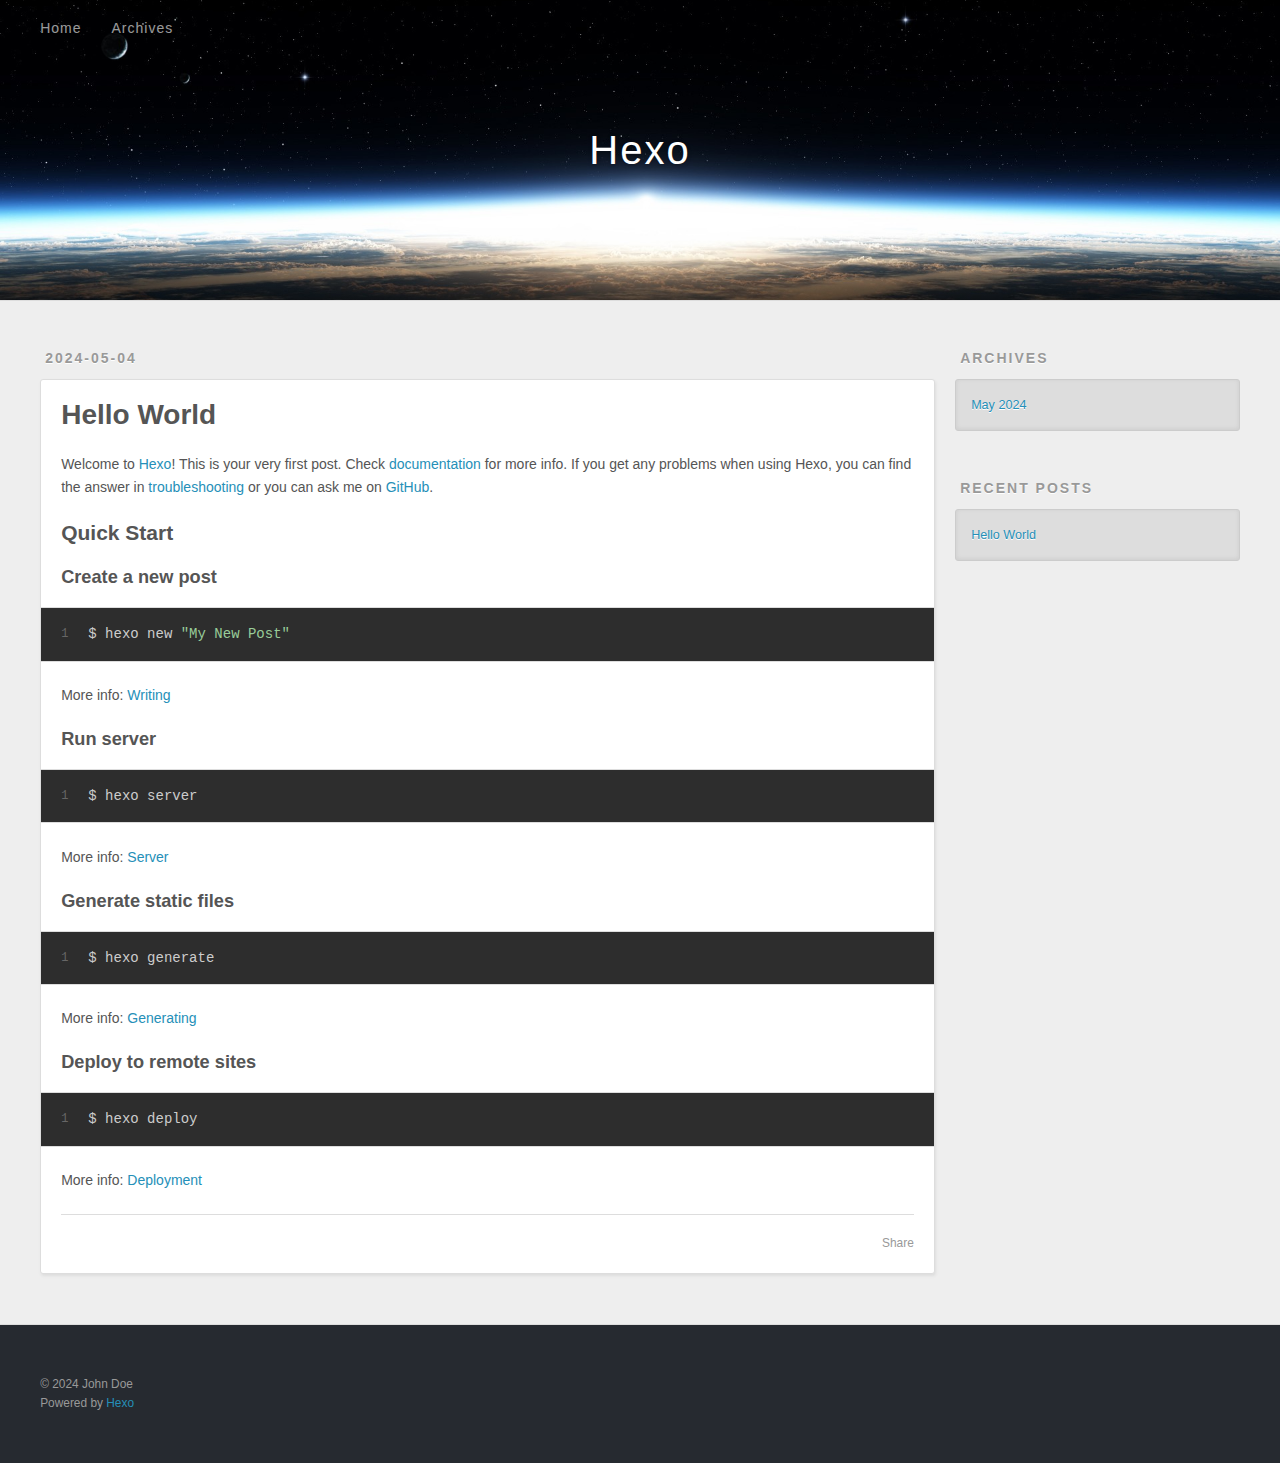
==== index.html @ d7c9dbb5 "Site updated: 2024-05-04 20:09:34" ====
<!DOCTYPE html>
<html>
<head>
  <meta charset="utf-8">
  
  
  <title>Hexo</title>
  <meta name="viewport" content="width=device-width, initial-scale=1, shrink-to-fit=no">
  <meta property="og:type" content="website">
<meta property="og:title" content="Hexo">
<meta property="og:url" content="http://example.com/index.html">
<meta property="og:site_name" content="Hexo">
<meta property="og:locale" content="en_US">
<meta property="article:author" content="John Doe">
<meta name="twitter:card" content="summary">
  
    <link rel="alternate" href="/atom.xml" title="Hexo" type="application/atom+xml">
  
  
    <link rel="shortcut icon" href="/favicon.png">
  
  
  
<link rel="stylesheet" href="/css/style.css">

  
    
<link rel="stylesheet" href="/fancybox/jquery.fancybox.min.css">

  
  
<meta name="generator" content="Hexo 7.2.0"></head>

<body>
  <div id="container">
    <div id="wrap">
      <header id="header">
  <div id="banner"></div>
  <div id="header-outer" class="outer">
    <div id="header-title" class="inner">
      <h1 id="logo-wrap">
        <a href="/" id="logo">Hexo</a>
      </h1>
      
    </div>
    <div id="header-inner" class="inner">
      <nav id="main-nav">
        <a id="main-nav-toggle" class="nav-icon"><span class="fa fa-bars"></span></a>
        
          <a class="main-nav-link" href="/">Home</a>
        
          <a class="main-nav-link" href="/archives">Archives</a>
        
      </nav>
      <nav id="sub-nav">
        
        
          <a class="nav-icon" href="/atom.xml" title="RSS Feed"><span class="fa fa-rss"></span></a>
        
        <a class="nav-icon nav-search-btn" title="Search"><span class="fa fa-search"></span></a>
      </nav>
      <div id="search-form-wrap">
        <form action="//google.com/search" method="get" accept-charset="UTF-8" class="search-form"><input type="search" name="q" class="search-form-input" placeholder="Search"><button type="submit" class="search-form-submit">&#xF002;</button><input type="hidden" name="sitesearch" value="http://example.com"></form>
      </div>
    </div>
  </div>
</header>

      <div class="outer">
        <section id="main">
  
    <article id="post-hello-world" class="h-entry article article-type-post" itemprop="blogPost" itemscope itemtype="https://schema.org/BlogPosting">
  <div class="article-meta">
    <a href="/2024/05/04/hello-world/" class="article-date">
  <time class="dt-published" datetime="2024-05-04T12:02:38.760Z" itemprop="datePublished">2024-05-04</time>
</a>
    
  </div>
  <div class="article-inner">
    
    
      <header class="article-header">
        
  
    <h1 itemprop="name">
      <a class="p-name article-title" href="/2024/05/04/hello-world/">Hello World</a>
    </h1>
  

      </header>
    
    <div class="e-content article-entry" itemprop="articleBody">
      
        <p>Welcome to <a target="_blank" rel="noopener" href="https://hexo.io/">Hexo</a>! This is your very first post. Check <a target="_blank" rel="noopener" href="https://hexo.io/docs/">documentation</a> for more info. If you get any problems when using Hexo, you can find the answer in <a target="_blank" rel="noopener" href="https://hexo.io/docs/troubleshooting.html">troubleshooting</a> or you can ask me on <a target="_blank" rel="noopener" href="https://github.com/hexojs/hexo/issues">GitHub</a>.</p>
<h2 id="Quick-Start"><a href="#Quick-Start" class="headerlink" title="Quick Start"></a>Quick Start</h2><h3 id="Create-a-new-post"><a href="#Create-a-new-post" class="headerlink" title="Create a new post"></a>Create a new post</h3><figure class="highlight bash"><table><tr><td class="gutter"><pre><span class="line">1</span><br></pre></td><td class="code"><pre><span class="line">$ hexo new <span class="string">&quot;My New Post&quot;</span></span><br></pre></td></tr></table></figure>

<p>More info: <a target="_blank" rel="noopener" href="https://hexo.io/docs/writing.html">Writing</a></p>
<h3 id="Run-server"><a href="#Run-server" class="headerlink" title="Run server"></a>Run server</h3><figure class="highlight bash"><table><tr><td class="gutter"><pre><span class="line">1</span><br></pre></td><td class="code"><pre><span class="line">$ hexo server</span><br></pre></td></tr></table></figure>

<p>More info: <a target="_blank" rel="noopener" href="https://hexo.io/docs/server.html">Server</a></p>
<h3 id="Generate-static-files"><a href="#Generate-static-files" class="headerlink" title="Generate static files"></a>Generate static files</h3><figure class="highlight bash"><table><tr><td class="gutter"><pre><span class="line">1</span><br></pre></td><td class="code"><pre><span class="line">$ hexo generate</span><br></pre></td></tr></table></figure>

<p>More info: <a target="_blank" rel="noopener" href="https://hexo.io/docs/generating.html">Generating</a></p>
<h3 id="Deploy-to-remote-sites"><a href="#Deploy-to-remote-sites" class="headerlink" title="Deploy to remote sites"></a>Deploy to remote sites</h3><figure class="highlight bash"><table><tr><td class="gutter"><pre><span class="line">1</span><br></pre></td><td class="code"><pre><span class="line">$ hexo deploy</span><br></pre></td></tr></table></figure>

<p>More info: <a target="_blank" rel="noopener" href="https://hexo.io/docs/one-command-deployment.html">Deployment</a></p>

      
    </div>
    <footer class="article-footer">
      <a data-url="http://example.com/2024/05/04/hello-world/" data-id="clvs29urs0000f4nn4siza4ei" data-title="Hello World" class="article-share-link"><span class="fa fa-share">Share</span></a>
      
      
      
    </footer>
  </div>
  
</article>



  


</section>
        
          <aside id="sidebar">
  
    

  
    

  
    
  
    
  <div class="widget-wrap">
    <h3 class="widget-title">Archives</h3>
    <div class="widget">
      <ul class="archive-list"><li class="archive-list-item"><a class="archive-list-link" href="/archives/2024/05/">May 2024</a></li></ul>
    </div>
  </div>


  
    
  <div class="widget-wrap">
    <h3 class="widget-title">Recent Posts</h3>
    <div class="widget">
      <ul>
        
          <li>
            <a href="/2024/05/04/hello-world/">Hello World</a>
          </li>
        
      </ul>
    </div>
  </div>

  
</aside>
        
      </div>
      <footer id="footer">
  
  <div class="outer">
    <div id="footer-info" class="inner">
      
      &copy; 2024 John Doe<br>
      Powered by <a href="https://hexo.io/" target="_blank">Hexo</a>
    </div>
  </div>
</footer>

    </div>
    <nav id="mobile-nav">
  
    <a href="/" class="mobile-nav-link">Home</a>
  
    <a href="/archives" class="mobile-nav-link">Archives</a>
  
</nav>
    


<script src="/js/jquery-3.6.4.min.js"></script>



  
<script src="/fancybox/jquery.fancybox.min.js"></script>




<script src="/js/script.js"></script>





  </div>
</body>
</html>
---- css/style.css ----
body {
  width: 100%;
}
body:before,
body:after {
  content: "";
  display: table;
}
body:after {
  clear: both;
}
html,
body,
div,
span,
applet,
object,
iframe,
h1,
h2,
h3,
h4,
h5,
h6,
p,
blockquote,
pre,
a,
abbr,
acronym,
address,
big,
cite,
code,
del,
dfn,
em,
img,
ins,
kbd,
q,
s,
samp,
small,
strike,
strong,
sub,
sup,
tt,
var,
dl,
dt,
dd,
ol,
ul,
li,
fieldset,
form,
label,
legend,
table,
caption,
tbody,
tfoot,
thead,
tr,
th,
td {
  margin: 0;
  padding: 0;
  border: 0;
  outline: 0;
  font-weight: inherit;
  font-style: inherit;
  font-family: inherit;
  font-size: 100%;
  vertical-align: baseline;
}
body {
  line-height: 1;
  color: #000;
  background: #fff;
}
ol,
ul {
  list-style: none;
}
table {
  border-collapse: separate;
  border-spacing: 0;
  vertical-align: middle;
}
caption,
th,
td {
  text-align: left;
  font-weight: normal;
  vertical-align: middle;
}
a img {
  border: none;
}
input,
button {
  margin: 0;
  padding: 0;
}
input::-moz-focus-inner,
button::-moz-focus-inner {
  border: 0;
  padding: 0;
}
html,
body,
#container {
  height: 100%;
}
body {
  background: #eee;
  font: 14px -apple-system, BlinkMacSystemFont, "Segoe UI", "Roboto", "Oxygen", "Ubuntu", "Cantarell", "Fira Sans", "Droid Sans", "Helvetica Neue", sans-serif;
  -webkit-text-size-adjust: 100%;
}
.outer {
  max-width: 1220px;
  margin: 0 auto;
  padding: 0 20px;
}
.outer:before,
.outer:after {
  content: "";
  display: table;
}
.outer:after {
  clear: both;
}
.inner {
  display: inline;
  float: left;
  width: 98.33333333333333%;
  margin: 0 0.833333333333333%;
}
.left,
.alignleft {
  float: left;
}
.right,
.alignright {
  float: right;
}
.clear {
  clear: both;
}
#container {
  position: relative;
}
.mobile-nav-on {
  overflow: hidden;
}
#wrap {
  height: 100%;
  width: 100%;
  position: absolute;
  top: 0;
  left: 0;
  -webkit-transition: 0.2s ease-out;
  -moz-transition: 0.2s ease-out;
  -ms-transition: 0.2s ease-out;
  transition: 0.2s ease-out;
  z-index: 1;
  background: #eee;
}
.mobile-nav-on #wrap {
  left: 280px;
}
@media screen and (min-width: 768px) {
  #main {
    display: inline;
    float: left;
    width: 73.33333333333333%;
    margin: 0 0.833333333333333%;
  }
}
.article-date,
.article-category-link,
.archive-year,
.widget-title {
  text-decoration: none;
  text-transform: uppercase;
  letter-spacing: 2px;
  color: #999;
  margin-bottom: 1em;
  margin-left: 5px;
  line-height: 1em;
  text-shadow: 0 1px #fff;
  font-weight: bold;
}
.article-inner,
.archive-article-inner {
  background: #fff;
  -webkit-box-shadow: 1px 2px 3px #ddd;
  box-shadow: 1px 2px 3px #ddd;
  border: 1px solid #ddd;
  border-radius: 3px;
}
.article-entry h1,
.widget h1 {
  font-size: 2em;
}
.article-entry h2,
.widget h2 {
  font-size: 1.5em;
}
.article-entry h3,
.widget h3 {
  font-size: 1.3em;
}
.article-entry h4,
.widget h4 {
  font-size: 1.2em;
}
.article-entry h5,
.widget h5 {
  font-size: 1em;
}
.article-entry h6,
.widget h6 {
  font-size: 1em;
  color: #999;
}
.article-entry hr,
.widget hr {
  border: 1px dashed #ddd;
}
.article-entry strong,
.widget strong {
  font-weight: bold;
}
.article-entry em,
.widget em,
.article-entry cite,
.widget cite {
  font-style: italic;
}
.article-entry sup,
.widget sup,
.article-entry sub,
.widget sub {
  font-size: 0.75em;
  line-height: 0;
  position: relative;
  vertical-align: baseline;
}
.article-entry sup,
.widget sup {
  top: -0.5em;
}
.article-entry sub,
.widget sub {
  bottom: -0.2em;
}
.article-entry small,
.widget small {
  font-size: 0.85em;
}
.article-entry acronym,
.widget acronym,
.article-entry abbr,
.widget abbr {
  border-bottom: 1px dotted;
}
.article-entry ul,
.widget ul,
.article-entry ol,
.widget ol,
.article-entry dl,
.widget dl {
  margin: 0 20px;
  line-height: 1.6em;
}
.article-entry ul ul,
.widget ul ul,
.article-entry ol ul,
.widget ol ul,
.article-entry ul ol,
.widget ul ol,
.article-entry ol ol,
.widget ol ol {
  margin-top: 0;
  margin-bottom: 0;
}
.article-entry ul,
.widget ul {
  list-style: disc;
}
.article-entry ol,
.widget ol {
  list-style: decimal;
}
.article-entry dt,
.widget dt {
  font-weight: bold;
}
#header {
  height: 300px;
  position: relative;
  border-bottom: 1px solid #ddd;
}
#header:before,
#header:after {
  content: "";
  position: absolute;
  left: 0;
  right: 0;
  height: 40px;
}
#header:before {
  top: 0;
  background: -webkit-linear-gradient(rgba(0,0,0,0.2), transparent);
  background: -moz-linear-gradient(rgba(0,0,0,0.2), transparent);
  background: -ms-linear-gradient(rgba(0,0,0,0.2), transparent);
  background: linear-gradient(rgba(0,0,0,0.2), transparent);
}
#header:after {
  bottom: 0;
  background: -webkit-linear-gradient(transparent, rgba(0,0,0,0.2));
  background: -moz-linear-gradient(transparent, rgba(0,0,0,0.2));
  background: -ms-linear-gradient(transparent, rgba(0,0,0,0.2));
  background: linear-gradient(transparent, rgba(0,0,0,0.2));
}
#header-outer {
  height: 100%;
  position: relative;
}
#header-inner {
  position: relative;
  overflow: hidden;
}
#banner {
  position: absolute;
  top: 0;
  left: 0;
  width: 100%;
  height: 100%;
  background: url("images/banner.jpg") center #000;
  background-size: cover;
  z-index: -1;
}
#header-title {
  text-align: center;
  height: 40px;
  position: absolute;
  top: 50%;
  left: 0;
  margin-top: -20px;
}
#logo,
#subtitle {
  text-decoration: none;
  color: #fff;
  font-weight: 300;
  text-shadow: 0 1px 4px rgba(0,0,0,0.3);
}
#logo {
  font-size: 40px;
  line-height: 40px;
  letter-spacing: 2px;
}
#subtitle {
  font-size: 16px;
  line-height: 16px;
  letter-spacing: 1px;
}
#subtitle-wrap {
  margin-top: 16px;
}
#main-nav {
  float: left;
  margin-left: -15px;
}
.nav-icon,
.main-nav-link {
  float: left;
  color: #fff;
  opacity: 0.6;
  text-decoration: none;
  text-shadow: 0 1px rgba(0,0,0,0.2);
  -webkit-transition: opacity 0.2s;
  -moz-transition: opacity 0.2s;
  -ms-transition: opacity 0.2s;
  transition: opacity 0.2s;
  display: block;
  padding: 20px 15px;
}
.nav-icon:hover,
.main-nav-link:hover {
  opacity: 1;
}
.nav-icon {
  text-align: center;
  font-size: 14px;
  width: 14px;
  height: 14px;
  padding: 20px 15px;
  position: relative;
  cursor: pointer;
}
.main-nav-link {
  font-weight: 300;
  letter-spacing: 1px;
}
@media screen and (max-width: 479px) {
  .main-nav-link {
    display: none;
  }
}
#main-nav-toggle {
  display: none;
}
@media screen and (max-width: 479px) {
  #main-nav-toggle {
    display: block;
  }
}
#sub-nav {
  float: right;
  margin-right: -15px;
}
#search-form-wrap {
  position: absolute;
  top: 15px;
  width: 150px;
  height: 30px;
  right: -150px;
  opacity: 0;
  -webkit-transition: 0.2s ease-out;
  -moz-transition: 0.2s ease-out;
  -ms-transition: 0.2s ease-out;
  transition: 0.2s ease-out;
}
#search-form-wrap.on {
  opacity: 1;
  right: 0;
}
@media screen and (max-width: 479px) {
  #search-form-wrap {
    width: 100%;
    right: -100%;
  }
}
.search-form {
  position: absolute;
  top: 0;
  left: 0;
  right: 0;
  background: #fff;
  padding: 5px 15px;
  border-radius: 15px;
  -webkit-box-shadow: 0 0 10px rgba(0,0,0,0.3);
  box-shadow: 0 0 10px rgba(0,0,0,0.3);
}
.search-form-input {
  border: none;
  background: none;
  color: #555;
  width: 100%;
  font: 13px -apple-system, BlinkMacSystemFont, "Segoe UI", "Roboto", "Oxygen", "Ubuntu", "Cantarell", "Fira Sans", "Droid Sans", "Helvetica Neue", sans-serif;
  outline: none;
}
.search-form-input::-webkit-search-results-decoration,
.search-form-input::-webkit-search-cancel-button {
  -webkit-appearance: none;
}
.search-form-submit {
  position: absolute;
  top: 50%;
  right: 10px;
  margin-top: -7px;
  font: 13px ForkAwesome;
  border: none;
  background: none;
  color: #bbb;
  cursor: pointer;
}
.search-form-submit:hover,
.search-form-submit:focus {
  color: #777;
}
.article {
  margin: 50px 0;
}
.article-inner {
  overflow: hidden;
}
.article-meta:before,
.article-meta:after {
  content: "";
  display: table;
}
.article-meta:after {
  clear: both;
}
.article-date {
  float: left;
}
.article-category {
  float: left;
  line-height: 1em;
  color: #ccc;
  text-shadow: 0 1px #fff;
  margin-left: 8px;
}
.article-category:before {
  content: "\2022";
}
.article-category-link {
  margin: 0 12px 1em;
}
.article-header {
  padding: 20px 20px 0;
}
.article-title {
  text-decoration: none;
  font-size: 2em;
  font-weight: bold;
  color: #555;
  line-height: 1.1em;
  -webkit-transition: color 0.2s;
  -moz-transition: color 0.2s;
  -ms-transition: color 0.2s;
  transition: color 0.2s;
}
a.article-title:hover {
  color: #258fb8;
}
.article-entry {
  color: #555;
  padding: 0 20px;
}
.article-entry:before,
.article-entry:after {
  content: "";
  display: table;
}
.article-entry:after {
  clear: both;
}
.article-entry p,
.article-entry table {
  line-height: 1.6em;
  margin: 1.6em 0;
}
.article-entry h1,
.article-entry h2,
.article-entry h3,
.article-entry h4,
.article-entry h5,
.article-entry h6 {
  font-weight: bold;
}
.article-entry h1,
.article-entry h2,
.article-entry h3,
.article-entry h4,
.article-entry h5,
.article-entry h6 {
  line-height: 1.1em;
  margin: 1.1em 0;
}
.article-entry a {
  color: #258fb8;
  text-decoration: none;
}
.article-entry a:hover {
  text-decoration: underline;
}
.article-entry ul,
.article-entry ol,
.article-entry dl {
  margin-top: 1.6em;
  margin-bottom: 1.6em;
}
.article-entry img,
.article-entry video {
  max-width: 100%;
  height: auto;
  display: block;
  margin: auto;
}
.article-entry iframe {
  border: none;
}
.article-entry table {
  width: 100%;
  border-collapse: collapse;
  border-spacing: 0;
}
.article-entry th {
  font-weight: bold;
  border-bottom: 3px solid #ddd;
  padding-bottom: 0.5em;
}
.article-entry td {
  border-bottom: 1px solid #ddd;
  padding: 10px 0;
}
.article-entry blockquote {
  font-family: Georgia, "Times New Roman", serif;
  margin: 1.6em 20px;
  text-align: center;
}
.article-entry blockquote footer {
  font-size: 14px;
  margin: 1.6em 0;
  font-family: -apple-system, BlinkMacSystemFont, "Segoe UI", "Roboto", "Oxygen", "Ubuntu", "Cantarell", "Fira Sans", "Droid Sans", "Helvetica Neue", sans-serif;
}
.article-entry blockquote footer cite:before {
  content: "—";
  padding: 0 0.5em;
}
.article-entry .pullquote {
  text-align: left;
  width: 45%;
  margin: 0;
}
.article-entry .pullquote.left {
  margin-left: 0.5em;
  margin-right: 1em;
}
.article-entry .pullquote.right {
  margin-right: 0.5em;
  margin-left: 1em;
}
.article-entry .caption {
  color: #999;
  display: block;
  font-size: 0.9em;
  margin-top: 0.5em;
  position: relative;
  text-align: center;
}
.article-entry .video-container {
  position: relative;
  padding-top: 56.25%;
  height: 0;
  overflow: hidden;
}
.article-entry .video-container iframe,
.article-entry .video-container object,
.article-entry .video-container embed {
  position: absolute;
  top: 0;
  left: 0;
  width: 100%;
  height: 100%;
  margin-top: 0;
}
.article-more-link a {
  display: inline-block;
  line-height: 1em;
  padding: 6px 15px;
  border-radius: 15px;
  background: #eee;
  color: #999;
  text-shadow: 0 1px #fff;
  text-decoration: none;
}
.article-more-link a:hover {
  background: #258fb8;
  color: #fff;
  text-decoration: none;
  text-shadow: 0 1px #1e7293;
}
.article-footer {
  font-size: 0.85em;
  line-height: 1.6em;
  border-top: 1px solid #ddd;
  padding-top: 1.6em;
  margin: 0 20px 20px;
}
.article-footer:before,
.article-footer:after {
  content: "";
  display: table;
}
.article-footer:after {
  clear: both;
}
.article-footer a {
  color: #999;
  text-decoration: none;
}
.article-footer a:hover {
  color: #555;
}
.article-tag-list-item {
  float: left;
  margin-right: 10px;
}
.article-tag-list-link:before {
  content: "#";
}
.article-comment-link {
  float: right;
}
.article-comment-link:before {
  padding-right: 8px;
}
.article-share-link {
  cursor: pointer;
  float: right;
  margin-left: 20px;
}
.article-share-link:before {
  padding-right: 6px;
}
#article-nav {
  position: relative;
}
#article-nav:before,
#article-nav:after {
  content: "";
  display: table;
}
#article-nav:after {
  clear: both;
}
@media screen and (min-width: 768px) {
  #article-nav {
    margin: 50px 0;
  }
  #article-nav:before {
    width: 8px;
    height: 8px;
    position: absolute;
    top: 50%;
    left: 50%;
    margin-top: -4px;
    margin-left: -4px;
    content: "";
    border-radius: 50%;
    background: #ddd;
    -webkit-box-shadow: 0 1px 2px #fff;
    box-shadow: 0 1px 2px #fff;
  }
}
.article-nav-link-wrap {
  text-decoration: none;
  text-shadow: 0 1px #fff;
  color: #999;
  -webkit-box-sizing: border-box;
  -moz-box-sizing: border-box;
  box-sizing: border-box;
  margin-top: 50px;
  text-align: center;
  display: block;
}
.article-nav-link-wrap:hover {
  color: #555;
}
@media screen and (min-width: 768px) {
  .article-nav-link-wrap {
    width: 50%;
    margin-top: 0;
  }
}
@media screen and (min-width: 768px) {
  #article-nav-newer {
    float: left;
    text-align: right;
    padding-right: 20px;
  }
}
@media screen and (min-width: 768px) {
  #article-nav-older {
    float: right;
    text-align: left;
    padding-left: 20px;
  }
}
.article-nav-caption {
  text-transform: uppercase;
  letter-spacing: 2px;
  color: #ddd;
  line-height: 1em;
  font-weight: bold;
}
#article-nav-newer .article-nav-caption {
  margin-right: -2px;
}
.article-nav-title {
  font-size: 0.85em;
  line-height: 1.6em;
  margin-top: 0.5em;
}
.article-share-box {
  position: absolute;
  display: none;
  background: #fff;
  -webkit-box-shadow: 1px 2px 10px rgba(0,0,0,0.2);
  box-shadow: 1px 2px 10px rgba(0,0,0,0.2);
  border-radius: 3px;
  margin-left: -145px;
  overflow: hidden;
  z-index: 1;
}
.article-share-box.on {
  display: block;
}
.article-share-input {
  width: 100%;
  background: none;
  -webkit-box-sizing: border-box;
  -moz-box-sizing: border-box;
  box-sizing: border-box;
  font: 14px -apple-system, BlinkMacSystemFont, "Segoe UI", "Roboto", "Oxygen", "Ubuntu", "Cantarell", "Fira Sans", "Droid Sans", "Helvetica Neue", sans-serif;
  padding: 0 15px;
  color: #555;
  outline: none;
  border: 1px solid #ddd;
  border-radius: 3px 3px 0 0;
  height: 36px;
  line-height: 36px;
}
.article-share-links {
  background: #eee;
}
.article-share-links:before,
.article-share-links:after {
  content: "";
  display: table;
}
.article-share-links:after {
  clear: both;
}
.article-share-twitter,
.article-share-facebook,
.article-share-pinterest,
.article-share-linkedin {
  width: 50px;
  height: 36px;
  display: block;
  float: left;
  position: relative;
  color: #999;
  text-shadow: 0 1px #fff;
}
.article-share-twitter:before,
.article-share-facebook:before,
.article-share-pinterest:before,
.article-share-linkedin:before {
  font-size: 20px;
  width: 20px;
  height: 20px;
  position: absolute;
  top: 50%;
  left: 50%;
  margin-top: -10px;
  margin-left: -10px;
  text-align: center;
}
.article-share-twitter:hover,
.article-share-facebook:hover,
.article-share-pinterest:hover,
.article-share-linkedin:hover {
  color: #fff;
}
.article-share-twitter:hover {
  background: #00aced;
  text-shadow: 0 1px #008abe;
}
.article-share-facebook:hover {
  background: #3b5998;
  text-shadow: 0 1px #2f477a;
}
.article-share-pinterest:hover {
  background: #cb2027;
  text-shadow: 0 1px #a21a1f;
}
.article-share-linkedin:hover {
  background: #0077b5;
  text-shadow: 0 1px #005f91;
}
.article-gallery {
  background: #000;
  position: relative;
}
.article-gallery-photos {
  position: relative;
  overflow: hidden;
}
.article-gallery-img {
  display: none;
  max-width: 100%;
}
.article-gallery-img:first-child {
  display: block;
}
.article-gallery-img.loaded {
  position: absolute;
  display: block;
}
.article-gallery-img img {
  display: block;
  max-width: 100%;
  margin: 0 auto;
}
#comments {
  background: #fff;
  -webkit-box-shadow: 1px 2px 3px #ddd;
  box-shadow: 1px 2px 3px #ddd;
  padding: 20px;
  border: 1px solid #ddd;
  border-radius: 3px;
  margin: 50px 0;
}
#comments a {
  color: #258fb8;
}
.archives-wrap {
  margin: 50px 0;
}
.archives:before,
.archives:after {
  content: "";
  display: table;
}
.archives:after {
  clear: both;
}
.archive-year-wrap {
  margin-bottom: 1em;
}
.archives {
  -webkit-column-gap: 10px;
  -moz-column-gap: 10px;
  column-gap: 10px;
}
@media screen and (min-width: 480px) and (max-width: 767px) {
  .archives {
    -webkit-column-count: 2;
    -moz-column-count: 2;
    column-count: 2;
  }
}
@media screen and (min-width: 768px) {
  .archives {
    -webkit-column-count: 3;
    -moz-column-count: 3;
    column-count: 3;
  }
}
.archive-article {
  -webkit-column-break-inside: avoid;
  page-break-inside: avoid;
  overflow: hidden;
  break-inside: avoid-column;
}
.archive-article-inner {
  padding: 10px;
  margin-bottom: 15px;
}
.archive-article-title {
  text-decoration: none;
  font-weight: bold;
  color: #555;
  -webkit-transition: color 0.2s;
  -moz-transition: color 0.2s;
  -ms-transition: color 0.2s;
  transition: color 0.2s;
  line-height: 1.6em;
}
.archive-article-title:hover {
  color: #258fb8;
}
.archive-article-footer {
  margin-top: 1em;
}
.archive-article-date {
  color: #999;
  text-decoration: none;
  font-size: 0.85em;
  line-height: 1em;
  margin-bottom: 0.5em;
  display: block;
}
#page-nav {
  margin: 50px auto;
  background: #fff;
  -webkit-box-shadow: 1px 2px 3px #ddd;
  box-shadow: 1px 2px 3px #ddd;
  border: 1px solid #ddd;
  border-radius: 3px;
  text-align: center;
  color: #999;
  overflow: hidden;
}
#page-nav:before,
#page-nav:after {
  content: "";
  display: table;
}
#page-nav:after {
  clear: both;
}
#page-nav a,
#page-nav span {
  padding: 10px 20px;
  line-height: 1;
  height: 2ex;
}
#page-nav a {
  color: #999;
  text-decoration: none;
}
#page-nav a:hover {
  background: #999;
  color: #fff;
}
#page-nav .prev {
  float: left;
}
#page-nav .next {
  float: right;
}
#page-nav .page-number {
  display: inline-block;
}
@media screen and (max-width: 479px) {
  #page-nav .page-number {
    display: none;
  }
}
#page-nav .current {
  color: #555;
  font-weight: bold;
}
#page-nav .space {
  color: #ddd;
}
#footer {
  background: #262a30;
  padding: 50px 0;
  border-top: 1px solid #ddd;
  color: #999;
}
#footer a {
  color: #258fb8;
  text-decoration: none;
}
#footer a:hover {
  text-decoration: underline;
}
#footer-info {
  line-height: 1.6em;
  font-size: 0.85em;
}
.article-entry pre,
.article-entry .highlight {
  background: #2d2d2d;
  margin: 0 -20px;
  padding: 15px 20px;
  border-style: solid;
  border-color: #ddd;
  border-width: 1px 0;
  overflow: auto;
  color: #ccc;
  line-height: 22.400000000000002px;
}
.article-entry .highlight .gutter pre,
.article-entry .gist .gist-file .gist-data .line-numbers {
  color: #666;
  font-size: 0.85em;
}
.article-entry pre,
.article-entry code {
  font-family: "Source Code Pro", Consolas, Monaco, Menlo, Consolas, monospace;
}
.article-entry code {
  background: #eee;
  text-shadow: 0 1px #fff;
  padding: 0 0.3em;
}
.article-entry pre code {
  background: none;
  text-shadow: none;
  padding: 0;
}
.article-entry .highlight pre {
  border: none;
  margin: 0;
  padding: 0;
}
.article-entry .highlight table {
  margin: 0;
  width: auto;
}
.article-entry .highlight td {
  border: none;
  padding: 0;
}
.article-entry .highlight figcaption {
  font-size: 0.85em;
  color: #999;
  line-height: 1em;
  margin-bottom: 1em;
}
.article-entry .highlight figcaption:before,
.article-entry .highlight figcaption:after {
  content: "";
  display: table;
}
.article-entry .highlight figcaption:after {
  clear: both;
}
.article-entry .highlight figcaption a {
  float: right;
}
.article-entry .highlight .gutter {
  -moz-user-select: none;
  -ms-user-select: none;
  -webkit-user-select: none;
  -webkit-user-select: none;
  -moz-user-select: none;
  -ms-user-select: none;
  user-select: none;
}
.article-entry .highlight .gutter pre {
  text-align: right;
  padding-right: 20px;
}
.article-entry .highlight .line {
  height: 22.400000000000002px;
}
.article-entry .highlight .line.marked {
  background: #515151;
}
.article-entry .gist {
  margin: 0 -20px;
  border-style: solid;
  border-color: #ddd;
  border-width: 1px 0;
  background: #2d2d2d;
  padding: 15px 20px 15px 0;
}
.article-entry .gist .gist-file {
  border: none;
  font-family: "Source Code Pro", Consolas, Monaco, Menlo, Consolas, monospace;
  margin: 0;
}
.article-entry .gist .gist-file .gist-data {
  background: none;
  border: none;
}
.article-entry .gist .gist-file .gist-data .line-numbers {
  background: none;
  border: none;
  padding: 0 20px 0 0;
}
.article-entry .gist .gist-file .gist-data .line-data {
  padding: 0 !important;
}
.article-entry .gist .gist-file .highlight {
  margin: 0;
  padding: 0;
  border: none;
}
.article-entry .gist .gist-file .gist-meta {
  background: #2d2d2d;
  color: #999;
  font: 0.85em -apple-system, BlinkMacSystemFont, "Segoe UI", "Roboto", "Oxygen", "Ubuntu", "Cantarell", "Fira Sans", "Droid Sans", "Helvetica Neue", sans-serif;
  text-shadow: 0 0;
  padding: 0;
  margin-top: 1em;
  margin-left: 20px;
}
.article-entry .gist .gist-file .gist-meta a {
  color: #258fb8;
  font-weight: normal;
}
.article-entry .gist .gist-file .gist-meta a:hover {
  text-decoration: underline;
}
pre .comment,
pre .title {
  color: #999;
}
pre .variable,
pre .attribute,
pre .tag,
pre .regexp,
pre .ruby .constant,
pre .xml .tag .title,
pre .xml .pi,
pre .xml .doctype,
pre .html .doctype,
pre .css .id,
pre .css .class,
pre .css .pseudo {
  color: #f2777a;
}
pre .number,
pre .preprocessor,
pre .built_in,
pre .literal,
pre .params,
pre .constant {
  color: #f99157;
}
pre .class,
pre .ruby .class .title,
pre .css .rules .attribute {
  color: #9c9;
}
pre .string,
pre .value,
pre .inheritance,
pre .header,
pre .ruby .symbol,
pre .xml .cdata {
  color: #9c9;
}
pre .css .hexcolor {
  color: #6cc;
}
pre .function,
pre .python .decorator,
pre .python .title,
pre .ruby .function .title,
pre .ruby .title .keyword,
pre .perl .sub,
pre .javascript .title,
pre .coffeescript .title {
  color: #69c;
}
pre .keyword,
pre .javascript .function {
  color: #c9c;
}
@media screen and (max-width: 479px) {
  #mobile-nav {
    position: absolute;
    top: 0;
    left: 0;
    width: 280px;
    height: 100%;
    background: #191919;
    border-right: 1px solid #fff;
  }
}
@media screen and (max-width: 479px) {
  .mobile-nav-link {
    display: block;
    color: #999;
    text-decoration: none;
    padding: 15px 20px;
    font-weight: bold;
  }
  .mobile-nav-link:hover {
    color: #fff;
  }
}
@media screen and (min-width: 768px) {
  #sidebar {
    display: inline;
    float: left;
    width: 23.333333333333332%;
    margin: 0 0.833333333333333%;
  }
}
.widget-wrap {
  margin: 50px 0;
}
.widget {
  color: #777;
  text-shadow: 0 1px #fff;
  background: #ddd;
  -webkit-box-shadow: 0 -1px 4px #ccc inset;
  box-shadow: 0 -1px 4px #ccc inset;
  border: 1px solid #ccc;
  padding: 15px;
  border-radius: 3px;
}
.widget a {
  color: #258fb8;
  text-decoration: none;
}
.widget a:hover {
  text-decoration: underline;
}
.widget ul ul,
.widget ol ul,
.widget dl ul,
.widget ul ol,
.widget ol ol,
.widget dl ol,
.widget ul dl,
.widget ol dl,
.widget dl dl {
  margin-left: 15px;
  list-style: disc;
}
.widget {
  line-height: 1.6em;
  word-wrap: break-word;
  font-size: 0.9em;
}
.widget ul,
.widget ol {
  list-style: none;
  margin: 0;
}
.widget ul ul,
.widget ol ul,
.widget ul ol,
.widget ol ol {
  margin: 0 20px;
}
.widget ul ul,
.widget ol ul {
  list-style: disc;
}
.widget ul ol,
.widget ol ol {
  list-style: decimal;
}
.category-list-count,
.tag-list-count,
.archive-list-count {
  padding-left: 5px;
  color: #999;
  font-size: 0.85em;
}
.category-list-count:before,
.tag-list-count:before,
.archive-list-count:before {
  content: "(";
}
.category-list-count:after,
.tag-list-count:after,
.archive-list-count:after {
  content: ")";
}
.tagcloud a {
  margin-right: 5px;
  display: inline-block;
}
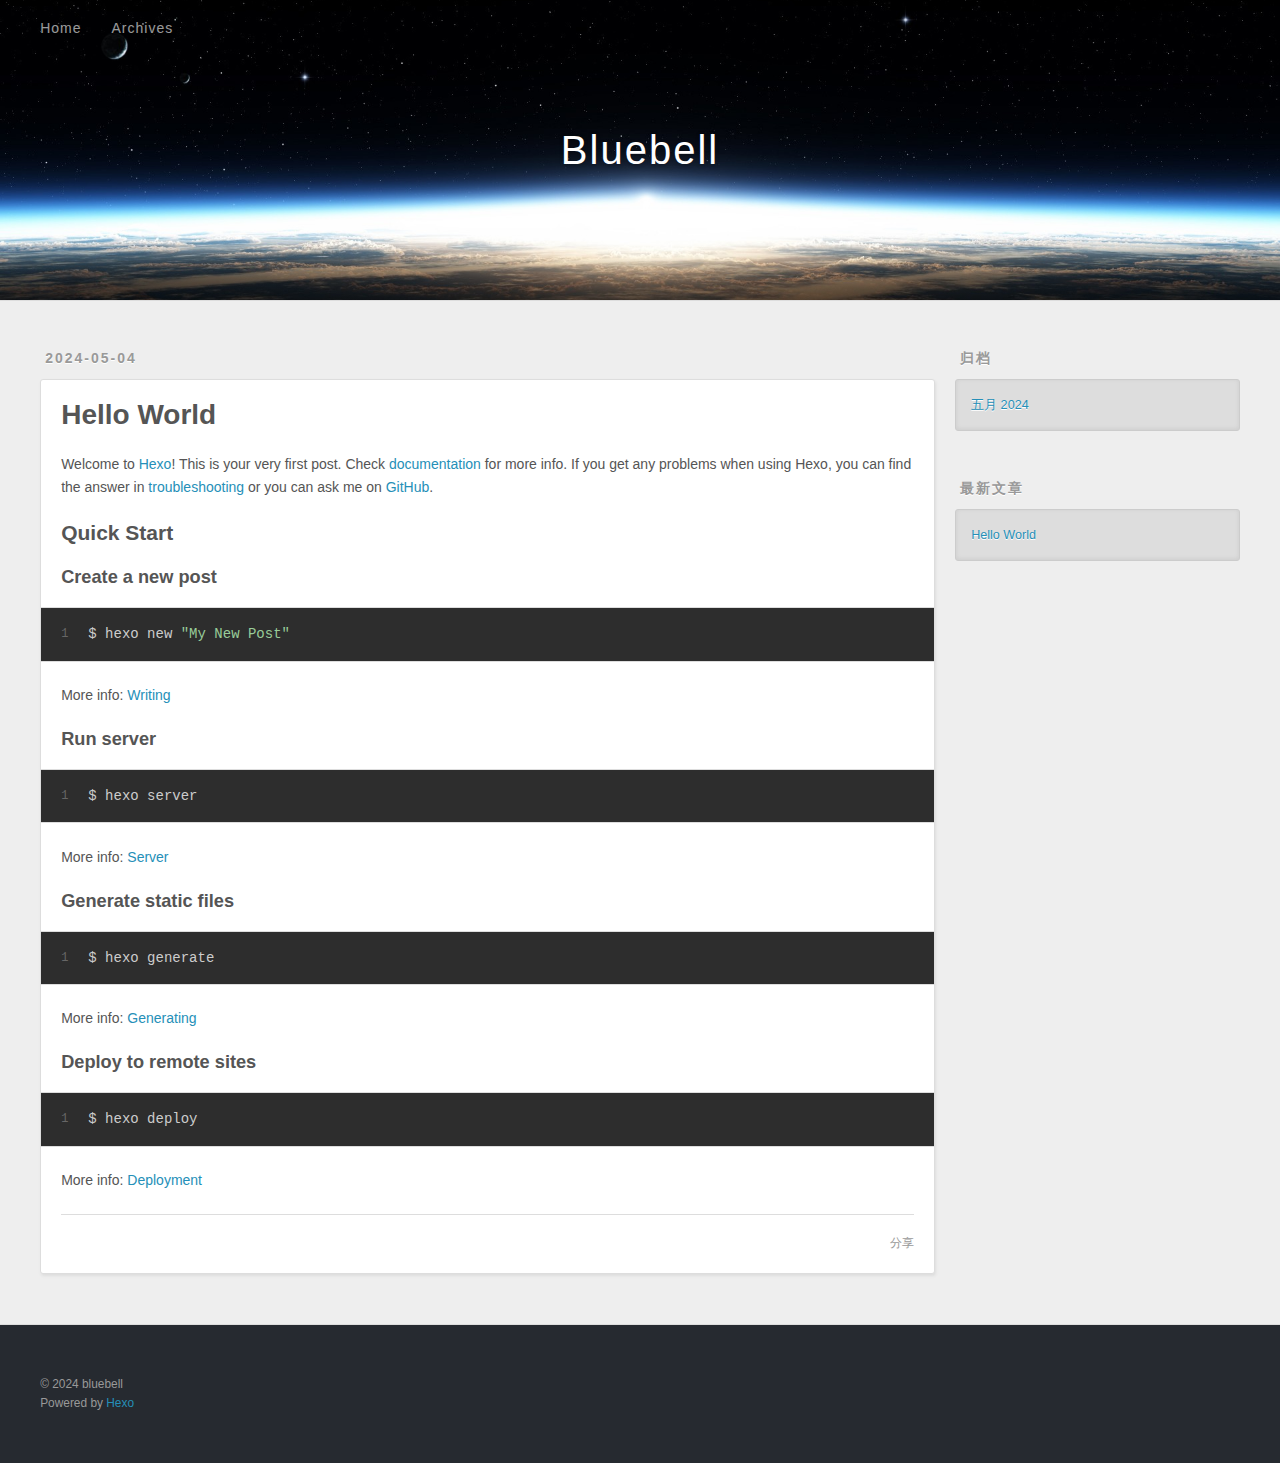
==== commit c66cf55a: "Site updated: 2024-05-04 20:58:59" ====
--- a/index.html
+++ b/index.html
@@ -4,17 +4,19 @@
   <meta charset="utf-8">
   
   
-  <title>Hexo</title>
+  <title>Bluebell</title>
   <meta name="viewport" content="width=device-width, initial-scale=1, shrink-to-fit=no">
-  <meta property="og:type" content="website">
-<meta property="og:title" content="Hexo">
+  <meta name="description" content="疾风知劲草">
+<meta property="og:type" content="website">
+<meta property="og:title" content="Bluebell">
 <meta property="og:url" content="http://example.com/index.html">
-<meta property="og:site_name" content="Hexo">
-<meta property="og:locale" content="en_US">
-<meta property="article:author" content="John Doe">
+<meta property="og:site_name" content="Bluebell">
+<meta property="og:description" content="疾风知劲草">
+<meta property="og:locale" content="zh_CN">
+<meta property="article:author" content="bluebell">
 <meta name="twitter:card" content="summary">
   
-    <link rel="alternate" href="/atom.xml" title="Hexo" type="application/atom+xml">
+    <link rel="alternate" href="/atom.xml" title="Bluebell" type="application/atom+xml">
   
   
     <link rel="shortcut icon" href="/favicon.png">
@@ -39,7 +41,7 @@
   <div id="header-outer" class="outer">
     <div id="header-title" class="inner">
       <h1 id="logo-wrap">
-        <a href="/" id="logo">Hexo</a>
+        <a href="/" id="logo">Bluebell</a>
       </h1>
       
     </div>
@@ -55,12 +57,12 @@
       <nav id="sub-nav">
         
         
-          <a class="nav-icon" href="/atom.xml" title="RSS Feed"><span class="fa fa-rss"></span></a>
-        
-        <a class="nav-icon nav-search-btn" title="Search"><span class="fa fa-search"></span></a>
+          <a class="nav-icon" href="/atom.xml" title="RSS 订阅"><span class="fa fa-rss"></span></a>
+        
+        <a class="nav-icon nav-search-btn" title="搜索"><span class="fa fa-search"></span></a>
       </nav>
       <div id="search-form-wrap">
-        <form action="//google.com/search" method="get" accept-charset="UTF-8" class="search-form"><input type="search" name="q" class="search-form-input" placeholder="Search"><button type="submit" class="search-form-submit">&#xF002;</button><input type="hidden" name="sitesearch" value="http://example.com"></form>
+        <form action="//google.com/search" method="get" accept-charset="UTF-8" class="search-form"><input type="search" name="q" class="search-form-input" placeholder="搜索"><button type="submit" class="search-form-submit">&#xF002;</button><input type="hidden" name="sitesearch" value="http://example.com"></form>
       </div>
     </div>
   </div>
@@ -108,7 +110,7 @@
       
     </div>
     <footer class="article-footer">
-      <a data-url="http://example.com/2024/05/04/hello-world/" data-id="clvs29urs0000f4nn4siza4ei" data-title="Hello World" class="article-share-link"><span class="fa fa-share">Share</span></a>
+      <a data-url="http://example.com/2024/05/04/hello-world/" data-id="clvs41d6300003knn7dqu0ezf" data-title="Hello World" class="article-share-link"><span class="fa fa-share">分享</span></a>
       
       
       
@@ -136,9 +138,9 @@
   
     
   <div class="widget-wrap">
-    <h3 class="widget-title">Archives</h3>
+    <h3 class="widget-title">归档</h3>
     <div class="widget">
-      <ul class="archive-list"><li class="archive-list-item"><a class="archive-list-link" href="/archives/2024/05/">May 2024</a></li></ul>
+      <ul class="archive-list"><li class="archive-list-item"><a class="archive-list-link" href="/archives/2024/05/">五月 2024</a></li></ul>
     </div>
   </div>
 
@@ -146,7 +148,7 @@
   
     
   <div class="widget-wrap">
-    <h3 class="widget-title">Recent Posts</h3>
+    <h3 class="widget-title">最新文章</h3>
     <div class="widget">
       <ul>
         
@@ -167,7 +169,7 @@
   <div class="outer">
     <div id="footer-info" class="inner">
       
-      &copy; 2024 John Doe<br>
+      &copy; 2024 bluebell<br>
       Powered by <a href="https://hexo.io/" target="_blank">Hexo</a>
     </div>
   </div>
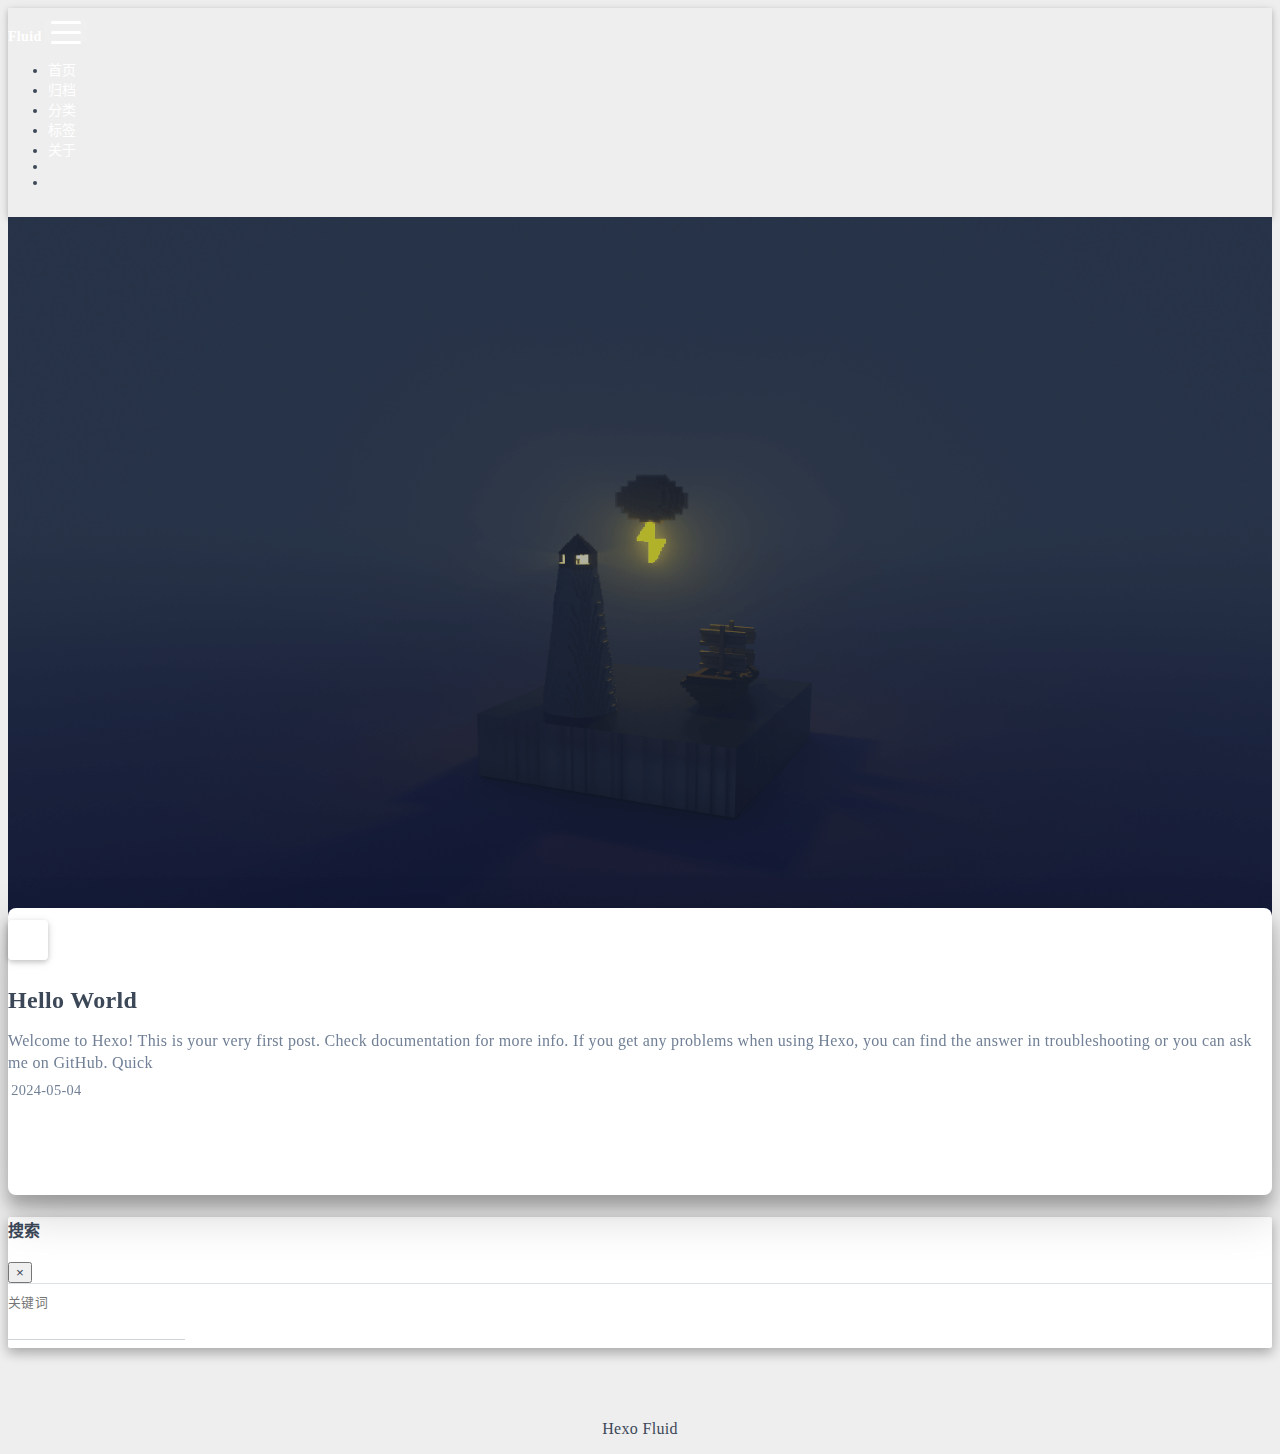
==== commit da8ea07f: "Site updated: 2024-05-04 21:04:56" ====
--- a/index.html
+++ b/index.html
@@ -1,12 +1,22 @@
+
+
 <!DOCTYPE html>
-<html>
+<html lang="zh-CN" data-default-color-scheme=auto>
+
+
+
 <head>
-  <meta charset="utf-8">
-  
-  
-  <title>Bluebell</title>
-  <meta name="viewport" content="width=device-width, initial-scale=1, shrink-to-fit=no">
-  <meta name="description" content="疾风知劲草">
+  <meta charset="UTF-8">
+  <link rel="apple-touch-icon" sizes="76x76" href="/img/fluid.png">
+  <link rel="icon" href="/img/fluid.png">
+  <meta name="viewport" content="width=device-width, initial-scale=1.0, maximum-scale=5.0, shrink-to-fit=no">
+  <meta http-equiv="x-ua-compatible" content="ie=edge">
+  
+  <meta name="theme-color" content="#2f4154">
+  <meta name="author" content="bluebell">
+  <meta name="keywords" content="">
+  
+    <meta name="description" content="疾风知劲草">
 <meta property="og:type" content="website">
 <meta property="og:title" content="Bluebell">
 <meta property="og:url" content="http://example.com/index.html">
@@ -14,194 +24,353 @@
 <meta property="og:description" content="疾风知劲草">
 <meta property="og:locale" content="zh_CN">
 <meta property="article:author" content="bluebell">
-<meta name="twitter:card" content="summary">
-  
-    <link rel="alternate" href="/atom.xml" title="Bluebell" type="application/atom+xml">
-  
-  
-    <link rel="shortcut icon" href="/favicon.png">
-  
-  
-  
-<link rel="stylesheet" href="/css/style.css">
-
-  
-    
-<link rel="stylesheet" href="/fancybox/jquery.fancybox.min.css">
-
-  
+<meta name="twitter:card" content="summary_large_image">
+  
+  
+  
+  <title>Bluebell</title>
+
+  <link  rel="stylesheet" href="https://lib.baomitu.com/twitter-bootstrap/4.6.1/css/bootstrap.min.css" />
+
+
+
+
+
+<!-- 主题依赖的图标库，不要自行修改 -->
+<!-- Do not modify the link that theme dependent icons -->
+
+<link rel="stylesheet" href="//at.alicdn.com/t/font_1749284_hj8rtnfg7um.css">
+
+
+
+<link rel="stylesheet" href="//at.alicdn.com/t/font_1736178_lbnruvf0jn.css">
+
+
+<link  rel="stylesheet" href="/css/main.css" />
+
+
+  <link id="highlight-css" rel="stylesheet" href="/css/highlight.css" />
+  
+    <link id="highlight-css-dark" rel="stylesheet" href="/css/highlight-dark.css" />
+  
+
+
+
+
+  <script id="fluid-configs">
+    var Fluid = window.Fluid || {};
+    Fluid.ctx = Object.assign({}, Fluid.ctx)
+    var CONFIG = {"hostname":"example.com","root":"/","version":"1.9.7","typing":{"enable":true,"typeSpeed":70,"cursorChar":"_","loop":false,"scope":[]},"anchorjs":{"enable":true,"element":"h1,h2,h3,h4,h5,h6","placement":"left","visible":"hover","icon":""},"progressbar":{"enable":true,"height_px":3,"color":"#29d","options":{"showSpinner":false,"trickleSpeed":100}},"code_language":{"enable":true,"default":"TEXT"},"copy_btn":true,"image_caption":{"enable":true},"image_zoom":{"enable":true,"img_url_replace":["",""]},"toc":{"enable":true,"placement":"right","headingSelector":"h1,h2,h3,h4,h5,h6","collapseDepth":0},"lazyload":{"enable":true,"loading_img":"/img/loading.gif","onlypost":false,"offset_factor":2},"web_analytics":{"enable":false,"follow_dnt":true,"baidu":null,"google":{"measurement_id":null},"tencent":{"sid":null,"cid":null},"woyaola":null,"cnzz":null,"leancloud":{"app_id":null,"app_key":null,"server_url":null,"path":"window.location.pathname","ignore_local":false}},"search_path":"/local-search.xml","include_content_in_search":true};
+
+    if (CONFIG.web_analytics.follow_dnt) {
+      var dntVal = navigator.doNotTrack || window.doNotTrack || navigator.msDoNotTrack;
+      Fluid.ctx.dnt = dntVal && (dntVal.startsWith('1') || dntVal.startsWith('yes') || dntVal.startsWith('on'));
+    }
+  </script>
+  <script  src="/js/utils.js" ></script>
+  <script  src="/js/color-schema.js" ></script>
+  
+
+
   
 <meta name="generator" content="Hexo 7.2.0"></head>
 
+
 <body>
-  <div id="container">
-    <div id="wrap">
-      <header id="header">
-  <div id="banner"></div>
-  <div id="header-outer" class="outer">
-    <div id="header-title" class="inner">
-      <h1 id="logo-wrap">
-        <a href="/" id="logo">Bluebell</a>
-      </h1>
-      
-    </div>
-    <div id="header-inner" class="inner">
-      <nav id="main-nav">
-        <a id="main-nav-toggle" class="nav-icon"><span class="fa fa-bars"></span></a>
-        
-          <a class="main-nav-link" href="/">Home</a>
-        
-          <a class="main-nav-link" href="/archives">Archives</a>
-        
-      </nav>
-      <nav id="sub-nav">
-        
-        
-          <a class="nav-icon" href="/atom.xml" title="RSS 订阅"><span class="fa fa-rss"></span></a>
-        
-        <a class="nav-icon nav-search-btn" title="搜索"><span class="fa fa-search"></span></a>
-      </nav>
-      <div id="search-form-wrap">
-        <form action="//google.com/search" method="get" accept-charset="UTF-8" class="search-form"><input type="search" name="q" class="search-form-input" placeholder="搜索"><button type="submit" class="search-form-submit">&#xF002;</button><input type="hidden" name="sitesearch" value="http://example.com"></form>
-      </div>
-    </div>
-  </div>
-</header>
-
-      <div class="outer">
-        <section id="main">
-  
-    <article id="post-hello-world" class="h-entry article article-type-post" itemprop="blogPost" itemscope itemtype="https://schema.org/BlogPosting">
-  <div class="article-meta">
-    <a href="/2024/05/04/hello-world/" class="article-date">
-  <time class="dt-published" datetime="2024-05-04T12:02:38.760Z" itemprop="datePublished">2024-05-04</time>
-</a>
-    
-  </div>
-  <div class="article-inner">
-    
-    
-      <header class="article-header">
-        
-  
-    <h1 itemprop="name">
-      <a class="p-name article-title" href="/2024/05/04/hello-world/">Hello World</a>
-    </h1>
-  
-
-      </header>
-    
-    <div class="e-content article-entry" itemprop="articleBody">
-      
-        <p>Welcome to <a target="_blank" rel="noopener" href="https://hexo.io/">Hexo</a>! This is your very first post. Check <a target="_blank" rel="noopener" href="https://hexo.io/docs/">documentation</a> for more info. If you get any problems when using Hexo, you can find the answer in <a target="_blank" rel="noopener" href="https://hexo.io/docs/troubleshooting.html">troubleshooting</a> or you can ask me on <a target="_blank" rel="noopener" href="https://github.com/hexojs/hexo/issues">GitHub</a>.</p>
-<h2 id="Quick-Start"><a href="#Quick-Start" class="headerlink" title="Quick Start"></a>Quick Start</h2><h3 id="Create-a-new-post"><a href="#Create-a-new-post" class="headerlink" title="Create a new post"></a>Create a new post</h3><figure class="highlight bash"><table><tr><td class="gutter"><pre><span class="line">1</span><br></pre></td><td class="code"><pre><span class="line">$ hexo new <span class="string">&quot;My New Post&quot;</span></span><br></pre></td></tr></table></figure>
-
-<p>More info: <a target="_blank" rel="noopener" href="https://hexo.io/docs/writing.html">Writing</a></p>
-<h3 id="Run-server"><a href="#Run-server" class="headerlink" title="Run server"></a>Run server</h3><figure class="highlight bash"><table><tr><td class="gutter"><pre><span class="line">1</span><br></pre></td><td class="code"><pre><span class="line">$ hexo server</span><br></pre></td></tr></table></figure>
-
-<p>More info: <a target="_blank" rel="noopener" href="https://hexo.io/docs/server.html">Server</a></p>
-<h3 id="Generate-static-files"><a href="#Generate-static-files" class="headerlink" title="Generate static files"></a>Generate static files</h3><figure class="highlight bash"><table><tr><td class="gutter"><pre><span class="line">1</span><br></pre></td><td class="code"><pre><span class="line">$ hexo generate</span><br></pre></td></tr></table></figure>
-
-<p>More info: <a target="_blank" rel="noopener" href="https://hexo.io/docs/generating.html">Generating</a></p>
-<h3 id="Deploy-to-remote-sites"><a href="#Deploy-to-remote-sites" class="headerlink" title="Deploy to remote sites"></a>Deploy to remote sites</h3><figure class="highlight bash"><table><tr><td class="gutter"><pre><span class="line">1</span><br></pre></td><td class="code"><pre><span class="line">$ hexo deploy</span><br></pre></td></tr></table></figure>
-
-<p>More info: <a target="_blank" rel="noopener" href="https://hexo.io/docs/one-command-deployment.html">Deployment</a></p>
-
-      
-    </div>
-    <footer class="article-footer">
-      <a data-url="http://example.com/2024/05/04/hello-world/" data-id="clvs41d6300003knn7dqu0ezf" data-title="Hello World" class="article-share-link"><span class="fa fa-share">分享</span></a>
-      
-      
-      
-    </footer>
-  </div>
-  
-</article>
-
-
-
-  
-
-
-</section>
-        
-          <aside id="sidebar">
-  
-    
-
-  
-    
-
-  
-    
-  
-    
-  <div class="widget-wrap">
-    <h3 class="widget-title">归档</h3>
-    <div class="widget">
-      <ul class="archive-list"><li class="archive-list-item"><a class="archive-list-link" href="/archives/2024/05/">五月 2024</a></li></ul>
-    </div>
-  </div>
-
-
-  
-    
-  <div class="widget-wrap">
-    <h3 class="widget-title">最新文章</h3>
-    <div class="widget">
-      <ul>
-        
-          <li>
-            <a href="/2024/05/04/hello-world/">Hello World</a>
+  
+
+  <header>
+    
+
+<div class="header-inner" style="height: 100vh;">
+  <nav id="navbar" class="navbar fixed-top  navbar-expand-lg navbar-dark scrolling-navbar">
+  <div class="container">
+    <a class="navbar-brand" href="/">
+      <strong>Fluid</strong>
+    </a>
+
+    <button id="navbar-toggler-btn" class="navbar-toggler" type="button" data-toggle="collapse"
+            data-target="#navbarSupportedContent"
+            aria-controls="navbarSupportedContent" aria-expanded="false" aria-label="Toggle navigation">
+      <div class="animated-icon"><span></span><span></span><span></span></div>
+    </button>
+
+    <!-- Collapsible content -->
+    <div class="collapse navbar-collapse" id="navbarSupportedContent">
+      <ul class="navbar-nav ml-auto text-center">
+        
+          
+          
+          
+          
+            <li class="nav-item">
+              <a class="nav-link" href="/" target="_self">
+                <i class="iconfont icon-home-fill"></i>
+                <span>首页</span>
+              </a>
+            </li>
+          
+        
+          
+          
+          
+          
+            <li class="nav-item">
+              <a class="nav-link" href="/archives/" target="_self">
+                <i class="iconfont icon-archive-fill"></i>
+                <span>归档</span>
+              </a>
+            </li>
+          
+        
+          
+          
+          
+          
+            <li class="nav-item">
+              <a class="nav-link" href="/categories/" target="_self">
+                <i class="iconfont icon-category-fill"></i>
+                <span>分类</span>
+              </a>
+            </li>
+          
+        
+          
+          
+          
+          
+            <li class="nav-item">
+              <a class="nav-link" href="/tags/" target="_self">
+                <i class="iconfont icon-tags-fill"></i>
+                <span>标签</span>
+              </a>
+            </li>
+          
+        
+          
+          
+          
+          
+            <li class="nav-item">
+              <a class="nav-link" href="/about/" target="_self">
+                <i class="iconfont icon-user-fill"></i>
+                <span>关于</span>
+              </a>
+            </li>
+          
+        
+        
+          <li class="nav-item" id="search-btn">
+            <a class="nav-link" target="_self" href="javascript:;" data-toggle="modal" data-target="#modalSearch" aria-label="Search">
+              <i class="iconfont icon-search"></i>
+            </a>
+          </li>
+          
+        
+        
+          <li class="nav-item" id="color-toggle-btn">
+            <a class="nav-link" target="_self" href="javascript:;" aria-label="Color Toggle">
+              <i class="iconfont icon-dark" id="color-toggle-icon"></i>
+            </a>
           </li>
         
       </ul>
     </div>
   </div>
-
-  
-</aside>
-        
-      </div>
-      <footer id="footer">
-  
-  <div class="outer">
-    <div id="footer-info" class="inner">
-      
-      &copy; 2024 bluebell<br>
-      Powered by <a href="https://hexo.io/" target="_blank">Hexo</a>
+</nav>
+
+  
+
+<div id="banner" class="banner" parallax=true
+     style="background: url('/img/default.png') no-repeat center center; background-size: cover;">
+  <div class="full-bg-img">
+    <div class="mask flex-center" style="background-color: rgba(0, 0, 0, 0.3)">
+      <div class="banner-text text-center fade-in-up">
+        <div class="h2">
+          
+            <span id="subtitle" data-typed-text="An elegant Material-Design theme for Hexo"></span>
+          
+        </div>
+
+        
+      </div>
+
+      
+        <div class="scroll-down-bar">
+          <i class="iconfont icon-arrowdown"></i>
+        </div>
+      
     </div>
   </div>
-</footer>
-
+</div>
+
+</div>
+
+  </header>
+
+  <main>
+    
+      <div class="container nopadding-x-md">
+        <div id="board"
+          style="margin-top: 0">
+          
+          <div class="container">
+            <div class="row">
+              <div class="col-12 col-md-10 m-auto">
+                
+
+
+  <div class="row mx-auto index-card">
+    
+    
+    <article class="col-12 col-md-12 mx-auto index-info">
+      <h2 class="index-header">
+        
+        <a href="/2024/05/04/hello-world/" target="_self">
+          Hello World
+        </a>
+      </h2>
+
+      
+      <a class="index-excerpt index-excerpt__noimg" href="/2024/05/04/hello-world/" target="_self">
+        <div>
+          Welcome to Hexo! This is your very first post. Check documentation for more info. If you get any problems when using Hexo, you can find the answer in troubleshooting or you can ask me on GitHub. Quick
+        </div>
+      </a>
+
+      <div class="index-btm post-metas">
+        
+          <div class="post-meta mr-3">
+            <i class="iconfont icon-date"></i>
+            <time datetime="2024-05-04 20:02" pubdate>
+              2024-05-04
+            </time>
+          </div>
+        
+        
+        
+      </div>
+    </article>
+  </div>
+
+
+
+
+
+              </div>
+            </div>
+          </div>
+        </div>
+      </div>
+    
+
+    
+      <a id="scroll-top-button" aria-label="TOP" href="#" role="button">
+        <i class="iconfont icon-arrowup" aria-hidden="true"></i>
+      </a>
+    
+
+    
+      <div class="modal fade" id="modalSearch" tabindex="-1" role="dialog" aria-labelledby="ModalLabel"
+     aria-hidden="true">
+  <div class="modal-dialog modal-dialog-scrollable modal-lg" role="document">
+    <div class="modal-content">
+      <div class="modal-header text-center">
+        <h4 class="modal-title w-100 font-weight-bold">搜索</h4>
+        <button type="button" id="local-search-close" class="close" data-dismiss="modal" aria-label="Close">
+          <span aria-hidden="true">&times;</span>
+        </button>
+      </div>
+      <div class="modal-body mx-3">
+        <div class="md-form mb-5">
+          <input type="text" id="local-search-input" class="form-control validate">
+          <label data-error="x" data-success="v" for="local-search-input">关键词</label>
+        </div>
+        <div class="list-group" id="local-search-result"></div>
+      </div>
     </div>
-    <nav id="mobile-nav">
-  
-    <a href="/" class="mobile-nav-link">Home</a>
-  
-    <a href="/archives" class="mobile-nav-link">Archives</a>
-  
-</nav>
-    
-
-
-<script src="/js/jquery-3.6.4.min.js"></script>
-
-
-
-  
-<script src="/fancybox/jquery.fancybox.min.js"></script>
-
-
-
-
-<script src="/js/script.js"></script>
-
-
-
-
-
   </div>
+</div>
+
+    
+
+    
+  </main>
+
+  <footer>
+    <div class="footer-inner">
+  
+    <div class="footer-content">
+       <a href="https://hexo.io" target="_blank" rel="nofollow noopener"><span>Hexo</span></a> <i class="iconfont icon-love"></i> <a href="https://github.com/fluid-dev/hexo-theme-fluid" target="_blank" rel="nofollow noopener"><span>Fluid</span></a> 
+    </div>
+  
+  
+  
+  
+</div>
+
+  </footer>
+
+  <!-- Scripts -->
+  
+  <script  src="https://lib.baomitu.com/nprogress/0.2.0/nprogress.min.js" ></script>
+  <link  rel="stylesheet" href="https://lib.baomitu.com/nprogress/0.2.0/nprogress.min.css" />
+
+  <script>
+    NProgress.configure({"showSpinner":false,"trickleSpeed":100})
+    NProgress.start()
+    window.addEventListener('load', function() {
+      NProgress.done();
+    })
+  </script>
+
+
+<script  src="https://lib.baomitu.com/jquery/3.6.4/jquery.min.js" ></script>
+<script  src="https://lib.baomitu.com/twitter-bootstrap/4.6.1/js/bootstrap.min.js" ></script>
+<script  src="/js/events.js" ></script>
+<script  src="/js/plugins.js" ></script>
+
+
+  <script  src="https://lib.baomitu.com/typed.js/2.0.12/typed.min.js" ></script>
+  <script>
+    (function (window, document) {
+      var typing = Fluid.plugins.typing;
+      var subtitle = document.getElementById('subtitle');
+      if (!subtitle || !typing) {
+        return;
+      }
+      var text = subtitle.getAttribute('data-typed-text');
+      
+        typing(text);
+      
+    })(window, document);
+  </script>
+
+
+
+
+  
+    <script  src="/js/img-lazyload.js" ></script>
+  
+
+
+
+
+  <script  src="/js/local-search.js" ></script>
+
+
+
+
+
+<!-- 主题的启动项，将它保持在最底部 -->
+<!-- the boot of the theme, keep it at the bottom -->
+<script  src="/js/boot.js" ></script>
+
+
+  
+
+  <noscript>
+    <div class="noscript-warning">博客在允许 JavaScript 运行的环境下浏览效果更佳</div>
+  </noscript>
 </body>
-</html>+</html>
--- a/css/main.css
+++ b/css/main.css
@@ -0,0 +1,2238 @@
+.anchorjs-link {
+  text-decoration: none !important;
+  transition: opacity 0.2s ease-in-out;
+}
+.markdown-body h1:hover > .anchorjs-link,
+h2:hover > .anchorjs-link,
+h3:hover > .anchorjs-link,
+h4:hover > .anchorjs-link,
+h5:hover > .anchorjs-link,
+h6:hover > .anchorjs-link {
+  opacity: 1;
+}
+.banner {
+  height: 100%;
+  position: relative;
+  overflow: hidden;
+  cursor: default;
+}
+.banner .mask {
+  position: absolute;
+  width: 100%;
+  height: 100%;
+  background-color: rgba(0,0,0,0.3);
+}
+.banner[parallax="true"] {
+  will-change: transform;
+  -webkit-transform-style: preserve-3d;
+  -webkit-backface-visibility: hidden;
+  transition: transform 0.05s ease-out;
+}
+@media (max-width: 100vh) {
+  .header-inner {
+    max-height: 100vw;
+  }
+  #board {
+    margin-top: -1rem !important;
+  }
+}
+@media (max-width: 79.99vh) {
+  .scroll-down-bar {
+    display: none;
+  }
+}
+#board {
+  position: relative;
+  margin-top: -2rem;
+  padding: 3rem 0;
+  background-color: var(--board-bg-color);
+  transition: background-color 0.2s ease-in-out;
+  border-radius: 0.5rem;
+  z-index: 3;
+  -webkit-box-shadow: 0 12px 15px 0 rgba(0,0,0,0.24), 0 17px 50px 0 rgba(0,0,0,0.19);
+  box-shadow: 0 12px 15px 0 rgba(0,0,0,0.24), 0 17px 50px 0 rgba(0,0,0,0.19);
+}
+.code-widget {
+  display: inline-block;
+  background-color: transparent;
+  font-size: 0.75rem;
+  line-height: 1;
+  font-weight: bold;
+  padding: 0.3rem 0.1rem 0.1rem 0.1rem;
+  position: absolute;
+  right: 0.45rem;
+  top: 0.15rem;
+  z-index: 1;
+}
+.code-widget-light {
+  color: #999;
+}
+.code-widget-dark {
+  color: #bababa;
+}
+.copy-btn {
+  cursor: pointer;
+  user-select: none;
+  -webkit-appearance: none;
+  outline: none;
+}
+.copy-btn > i {
+  font-size: 0.75rem !important;
+  font-weight: 400;
+  margin-right: 0.15rem;
+  opacity: 0;
+  transition: opacity 0.2s ease-in-out;
+}
+.markdown-body pre:hover > .copy-btn > i {
+  opacity: 0.9;
+}
+.markdown-body pre:hover > .copy-btn,
+.markdown-body pre:not(:hover) > .copy-btn {
+  outline: none;
+}
+.license-box {
+  background-color: rgba(27,31,35,0.05);
+  transition: background-color 0.2s ease-in-out;
+  border-radius: 4px;
+  font-size: 0.9rem;
+  overflow: hidden;
+  padding: 1.25rem;
+  position: relative;
+  z-index: 1;
+}
+.license-box .license-icon {
+  position: absolute;
+  top: 50%;
+  left: 100%;
+}
+.license-box .license-icon::after {
+  content: "\e8e4";
+  font-size: 12.5rem;
+  line-height: 1;
+  opacity: 0.1;
+  position: relative;
+  left: -0.85em;
+  bottom: 0.5em;
+  z-index: -1;
+}
+.license-box .license-title {
+  margin-bottom: 1rem;
+}
+.license-box .license-title div:nth-child(1) {
+  line-height: 1.2;
+  margin-bottom: 0.25rem;
+}
+.license-box .license-title div:nth-child(2) {
+  color: var(--sec-text-color);
+  font-size: 0.8rem;
+}
+.license-box .license-meta {
+  align-items: center;
+  display: flex;
+  flex-wrap: wrap;
+  justify-content: flex-start;
+}
+.license-box .license-meta .license-meta-item {
+  align-items: center;
+  justify-content: center;
+  margin-right: 1.5rem;
+}
+.license-box .license-meta .license-meta-item div:nth-child(1) {
+  color: var(--sec-text-color);
+  font-size: 0.8rem;
+  font-weight: normal;
+}
+.license-box .license-meta .license-meta-item i.iconfont {
+  font-size: 1rem;
+}
+@media (max-width: 575px) and (min-width: 425px) {
+  .license-box .license-meta .license-meta-item {
+    display: flex;
+    justify-content: flex-start;
+    flex-wrap: wrap;
+    font-size: 0.8rem;
+    flex: 0 0 50%;
+    max-width: 50%;
+    margin-right: 0;
+  }
+  .license-box .license-meta .license-meta-item div:nth-child(1) {
+    margin-right: 0.5rem;
+  }
+  .license-box .license-meta .license-meta-date {
+    order: -1;
+  }
+}
+@media (max-width: 424px) {
+  .license-box::after {
+    top: -65px;
+  }
+  .license-box .license-meta {
+    flex-direction: column;
+    align-items: flex-start;
+  }
+  .license-box .license-meta .license-meta-item {
+    display: flex;
+    flex-wrap: wrap;
+    font-size: 0.8rem;
+  }
+  .license-box .license-meta .license-meta-item div:nth-child(1) {
+    margin-right: 0.5rem;
+  }
+}
+.footer-inner {
+  padding: 3rem 0 1rem 0;
+  text-align: center;
+}
+.footer-inner > div:not(:first-child) {
+  margin: 0.25rem 0;
+  font-size: 0.85rem;
+}
+.footer-inner .statistics {
+  display: flex;
+  flex-direction: row;
+  justify-content: center;
+}
+.footer-inner .statistics > span {
+  flex: 1;
+  margin: 0 0.25rem;
+}
+.footer-inner .statistics > *:nth-last-child(2):first-child {
+  text-align: right;
+}
+.footer-inner .statistics > *:nth-last-child(2):first-child ~ * {
+  text-align: left;
+}
+.footer-inner .beian {
+  display: flex;
+  flex-direction: row;
+  justify-content: center;
+}
+.footer-inner .beian > * {
+  margin: 0 0.25rem;
+}
+.footer-inner .beian-police {
+  position: relative;
+  overflow: hidden;
+  display: inline-flex;
+  align-items: center;
+  justify-content: left;
+}
+.footer-inner .beian-police img {
+  margin-right: 3px;
+  width: 1rem;
+  height: 1rem;
+  margin-bottom: 0.1rem;
+}
+@media (max-width: 424px) {
+  .footer-inner .statistics {
+    flex-direction: column;
+  }
+  .footer-inner .statistics > *:nth-last-child(2):first-child {
+    text-align: center;
+  }
+  .footer-inner .statistics > *:nth-last-child(2):first-child ~ * {
+    text-align: center;
+  }
+  .footer-inner .beian {
+    flex-direction: column;
+  }
+  .footer-inner .beian .beian-police {
+    justify-content: center;
+  }
+  .footer-inner .beian > *:nth-last-child(2):first-child {
+    text-align: center;
+  }
+  .footer-inner .beian > *:nth-last-child(2):first-child ~ * {
+    text-align: center;
+  }
+}
+sup > a::before,
+.footnote-text::before {
+  display: block;
+  content: "";
+  margin-top: -5rem;
+  height: 5rem;
+  width: 1px;
+  visibility: hidden;
+}
+sup > a::before,
+.footnote-text::before {
+  display: inline-block;
+}
+.footnote-item::before {
+  display: block;
+  content: "";
+  margin-top: -5rem;
+  height: 5rem;
+  width: 1px;
+  visibility: hidden;
+}
+.footnote-list ol {
+  list-style-type: none;
+  counter-reset: sectioncounter;
+  padding-left: 0.5rem;
+  font-size: 0.95rem;
+}
+.footnote-list ol li:before {
+  font-family: "Helvetica Neue", monospace, "Monaco";
+  content: "[" counter(sectioncounter) "]";
+  counter-increment: sectioncounter;
+}
+.footnote-list ol li+li {
+  margin-top: 0.5rem;
+}
+.footnote-text {
+  padding-left: 0.5em;
+}
+.navbar {
+  background-color: transparent;
+  font-size: 0.875rem;
+  box-shadow: 0 2px 5px 0 rgba(0,0,0,0.16), 0 2px 10px 0 rgba(0,0,0,0.12);
+  -webkit-box-shadow: 0 2px 5px 0 rgba(0,0,0,0.16), 0 2px 10px 0 rgba(0,0,0,0.12);
+}
+.navbar .navbar-brand {
+  color: var(--navbar-text-color);
+}
+.navbar .navbar-toggler .animated-icon span {
+  background-color: var(--navbar-text-color);
+}
+.navbar .nav-item .nav-link {
+  display: block;
+  color: var(--navbar-text-color);
+  transition: color 0.2s ease-in-out, background-color 0.2s ease-in-out;
+}
+.navbar .nav-item .nav-link:hover {
+  color: var(--link-hover-color);
+}
+.navbar .nav-item .nav-link:focus {
+  color: var(--navbar-text-color);
+}
+.navbar .nav-item .nav-link i {
+  font-size: 0.875rem;
+}
+.navbar .nav-item .nav-link i:only-child {
+  margin: 0 0.2rem;
+}
+.navbar .navbar-toggler {
+  border-width: 0;
+  outline: 0;
+}
+.navbar.scrolling-navbar {
+  will-change: background, padding;
+  -webkit-transition: background 0.5s ease-in-out, padding 0.5s ease-in-out;
+  transition: background 0.5s ease-in-out, padding 0.5s ease-in-out;
+}
+@media (min-width: 600px) {
+  .navbar.scrolling-navbar {
+    padding-top: 12px;
+    padding-bottom: 12px;
+  }
+  .navbar.scrolling-navbar .navbar-nav > li {
+    -webkit-transition-duration: 1s;
+    transition-duration: 1s;
+  }
+}
+.navbar.scrolling-navbar.top-nav-collapse {
+  padding-top: 5px;
+  padding-bottom: 5px;
+}
+.navbar .dropdown-menu {
+  font-size: 0.875rem;
+  color: var(--navbar-text-color);
+  background-color: rgba(0,0,0,0.3);
+  border: none;
+  min-width: 8rem;
+  -webkit-transition: background 0.5s ease-in-out, padding 0.5s ease-in-out;
+  transition: background 0.5s ease-in-out, padding 0.5s ease-in-out;
+}
+@media (max-width: 991.98px) {
+  .navbar .dropdown-menu {
+    text-align: center;
+  }
+}
+.navbar .dropdown-item {
+  color: var(--navbar-text-color);
+}
+.navbar .dropdown-item:hover,
+.navbar .dropdown-item:focus {
+  color: var(--link-hover-color);
+  background-color: rgba(0,0,0,0.1);
+}
+@media (min-width: 992px) {
+  .navbar .dropdown:hover > .dropdown-menu {
+    display: block;
+  }
+  .navbar .dropdown > .dropdown-toggle:active {
+    pointer-events: none;
+  }
+  .navbar .dropdown-menu {
+    top: 95%;
+  }
+}
+.navbar .animated-icon {
+  width: 30px;
+  height: 20px;
+  position: relative;
+  margin: 0;
+  -webkit-transform: rotate(0deg);
+  -moz-transform: rotate(0deg);
+  -o-transform: rotate(0deg);
+  transform: rotate(0deg);
+  -webkit-transition: 0.5s ease-in-out;
+  -moz-transition: 0.5s ease-in-out;
+  -o-transition: 0.5s ease-in-out;
+  transition: 0.5s ease-in-out;
+  cursor: pointer;
+}
+.navbar .animated-icon span {
+  display: block;
+  position: absolute;
+  height: 3px;
+  width: 100%;
+  border-radius: 9px;
+  opacity: 1;
+  left: 0;
+  -webkit-transform: rotate(0deg);
+  -moz-transform: rotate(0deg);
+  -o-transform: rotate(0deg);
+  transform: rotate(0deg);
+  -webkit-transition: 0.25s ease-in-out;
+  -moz-transition: 0.25s ease-in-out;
+  -o-transition: 0.25s ease-in-out;
+  transition: 0.25s ease-in-out;
+  background: #fff;
+}
+.navbar .animated-icon span:nth-child(1) {
+  top: 0;
+}
+.navbar .animated-icon span:nth-child(2) {
+  top: 10px;
+}
+.navbar .animated-icon span:nth-child(3) {
+  top: 20px;
+}
+.navbar .animated-icon.open span:nth-child(1) {
+  top: 11px;
+  -webkit-transform: rotate(135deg);
+  -moz-transform: rotate(135deg);
+  -o-transform: rotate(135deg);
+  transform: rotate(135deg);
+}
+.navbar .animated-icon.open span:nth-child(2) {
+  opacity: 0;
+  left: -60px;
+}
+.navbar .animated-icon.open span:nth-child(3) {
+  top: 11px;
+  -webkit-transform: rotate(-135deg);
+  -moz-transform: rotate(-135deg);
+  -o-transform: rotate(-135deg);
+  transform: rotate(-135deg);
+}
+.navbar .dropdown-collapse,
+.top-nav-collapse,
+.navbar-col-show {
+  background-color: var(--navbar-bg-color);
+}
+@media (max-width: 767px) {
+  .navbar {
+    font-size: 1rem;
+    line-height: 2.5rem;
+  }
+}
+.banner-text {
+  color: var(--subtitle-color);
+  max-width: calc(960px - 6rem);
+  width: 80%;
+  overflow-wrap: break-word;
+}
+.banner-text .typed-cursor {
+  margin: 0 0.2rem;
+}
+@media (max-width: 767px) {
+  #subtitle,
+  .typed-cursor {
+    font-size: 1.5rem;
+  }
+}
+@media (max-width: 575px) {
+  .banner-text {
+    font-size: 0.9rem;
+  }
+  #subtitle,
+  .typed-cursor {
+    font-size: 1.35rem;
+  }
+}
+.modal-dialog .modal-content {
+  background-color: var(--board-bg-color);
+  border: 0;
+  border-radius: 0.125rem;
+  -webkit-box-shadow: 0 5px 11px 0 rgba(0,0,0,0.18), 0 4px 15px 0 rgba(0,0,0,0.15);
+  box-shadow: 0 5px 11px 0 rgba(0,0,0,0.18), 0 4px 15px 0 rgba(0,0,0,0.15);
+}
+.modal-dialog .modal-content .modal-header {
+  border-bottom-color: var(--line-color);
+  transition: border-bottom-color 0.2s ease-in-out;
+}
+.close {
+  color: var(--text-color);
+}
+.close:hover {
+  color: var(--link-hover-color);
+}
+.close:focus {
+  outline: 0;
+}
+.modal-dialog .modal-content .modal-header {
+  border-top-left-radius: 0.125rem;
+  border-top-right-radius: 0.125rem;
+  border-bottom: 1px solid #dee2e6;
+}
+.md-form {
+  position: relative;
+  margin-top: 1.5rem;
+  margin-bottom: 1.5rem;
+}
+.md-form input[type] {
+  -webkit-box-sizing: content-box;
+  box-sizing: content-box;
+  background-color: transparent;
+  border: none;
+  border-bottom: 1px solid #ced4da;
+  border-radius: 0;
+  outline: none;
+  -webkit-box-shadow: none;
+  box-shadow: none;
+  transition: border-color 0.15s ease-in-out, box-shadow 0.15s ease-in-out, -webkit-box-shadow 0.15s ease-in-out;
+}
+.md-form input[type]:focus:not([readonly]) {
+  border-bottom: 1px solid #4285f4;
+  -webkit-box-shadow: 0 1px 0 0 #4285f4;
+  box-shadow: 0 1px 0 0 #4285f4;
+}
+.md-form input[type]:focus:not([readonly]) + label {
+  color: #4285f4;
+}
+.md-form input[type].valid,
+.md-form input[type]:focus.valid {
+  border-bottom: 1px solid #00c851;
+  -webkit-box-shadow: 0 1px 0 0 #00c851;
+  box-shadow: 0 1px 0 0 #00c851;
+}
+.md-form input[type].valid + label,
+.md-form input[type]:focus.valid + label {
+  color: #00c851;
+}
+.md-form input[type].invalid,
+.md-form input[type]:focus.invalid {
+  border-bottom: 1px solid #f44336;
+  -webkit-box-shadow: 0 1px 0 0 #f44336;
+  box-shadow: 0 1px 0 0 #f44336;
+}
+.md-form input[type].invalid + label,
+.md-form input[type]:focus.invalid + label {
+  color: #f44336;
+}
+.md-form input[type].validate {
+  margin-bottom: 2.5rem;
+}
+.md-form input[type].form-control {
+  height: auto;
+  padding: 0.6rem 0 0.4rem 0;
+  margin: 0 0 0.5rem 0;
+  color: var(--text-color);
+  background-color: transparent;
+  border-radius: 0;
+}
+.md-form label {
+  font-size: 0.8rem;
+  position: absolute;
+  top: -1rem;
+  left: 0;
+  color: #757575;
+  cursor: text;
+  transition: color 0.2s ease-out;
+}
+.modal-open[style] {
+  padding-right: 0 !important;
+  overflow: auto;
+}
+.modal-open[style] #navbar[style] {
+  padding-right: 1rem !important;
+}
+#nprogress .bar {
+  height: 3px !important;
+  background-color: #29d !important;
+}
+#nprogress .peg {
+  box-shadow: 0 0 14px #29d, 0 0 8px #29d !important;
+}
+@media (max-width: 575px) {
+  #nprogress .bar {
+    display: none;
+  }
+}
+.noscript-warning {
+  background-color: #f55;
+  color: #fff;
+  font-family: sans-serif;
+  font-size: 1rem;
+  font-weight: bold;
+  position: fixed;
+  left: 0;
+  bottom: 0;
+  text-align: center;
+  width: 100%;
+  z-index: 99;
+}
+.pagination {
+  margin-top: 3rem;
+  justify-content: center;
+}
+.pagination .space {
+  align-self: flex-end;
+}
+.pagination .page-number,
+.pagination .current,
+.pagination .extend {
+  outline: 0;
+  border: 0;
+  background-color: transparent;
+  font-size: 0.9rem;
+  padding: 0.5rem 0.75rem;
+  line-height: 1.25;
+  border-radius: 0.125rem;
+}
+.pagination .page-number {
+  margin: 0 0.05rem;
+}
+.pagination .page-number:hover,
+.pagination .current {
+  transition: background-color 0.2s ease-in-out;
+  background-color: var(--link-hover-bg-color);
+}
+.qr-trigger {
+  cursor: pointer;
+  position: relative;
+}
+.qr-trigger:hover .qr-img {
+  display: block;
+  transition: all 0.3s;
+}
+.qr-img {
+  max-width: 12rem;
+  position: absolute;
+  right: -5.25rem;
+  z-index: 99;
+  display: none;
+  border-radius: 0.2rem;
+  background-color: transparent;
+  box-shadow: 0 0 20px -5px rgba(158,158,158,0.2);
+}
+.scroll-down-bar {
+  position: absolute;
+  width: 100%;
+  height: 6rem;
+  text-align: center;
+  cursor: pointer;
+  bottom: 0;
+}
+.scroll-down-bar i.iconfont {
+  font-size: 2rem;
+  font-weight: bold;
+  display: inline-block;
+  position: relative;
+  padding-top: 2rem;
+  color: var(--subtitle-color);
+  transform: translateZ(0);
+  animation: scroll-down 1.5s infinite;
+}
+#scroll-top-button {
+  position: fixed;
+  z-index: 99;
+  background: var(--board-bg-color);
+  transition: background-color 0.2s ease-in-out, bottom 0.3s ease;
+  border-radius: 4px;
+  min-width: 40px;
+  min-height: 40px;
+  bottom: -60px;
+  outline: none;
+  display: flex;
+  display: -webkit-flex;
+  align-items: center;
+  box-shadow: 0 2px 5px 0 rgba(0,0,0,0.16), 0 2px 10px 0 rgba(0,0,0,0.12);
+}
+#scroll-top-button i {
+  font-size: 32px;
+  margin: auto;
+  color: var(--sec-text-color);
+}
+#scroll-top-button:hover i,
+#scroll-top-button:active i {
+  animation-name: scroll-top;
+  animation-duration: 1s;
+  animation-delay: 0.1s;
+  animation-timing-function: ease-in-out;
+  animation-iteration-count: infinite;
+  animation-fill-mode: forwards;
+  animation-direction: alternate;
+}
+#local-search-result .search-list-title {
+  border-left: 3px solid #0d47a1;
+}
+#local-search-result .search-list-content {
+  padding: 0 1.25rem;
+}
+#local-search-result .search-word {
+  color: #ff4500;
+}
+#toc {
+  visibility: hidden;
+}
+.toc-header {
+  margin-bottom: 0.5rem;
+  font-weight: bold;
+  line-height: 1.2;
+}
+.toc-header,
+.toc-header > i {
+  font-size: 1.25rem;
+}
+.toc-body {
+  max-height: 75vh;
+  overflow-y: auto;
+  overflow: -moz-scrollbars-none;
+  -ms-overflow-style: none;
+}
+.toc-body ol {
+  list-style: none;
+  padding-inline-start: 1rem;
+}
+.toc-body::-webkit-scrollbar {
+  display: none;
+}
+.tocbot-list {
+  position: relative;
+}
+.tocbot-list ol {
+  list-style: none;
+  padding-left: 1rem;
+}
+.tocbot-list a {
+  font-size: 0.95rem;
+}
+.tocbot-link {
+  color: var(--text-color);
+}
+.tocbot-active-link {
+  font-weight: bold;
+  color: var(--link-hover-color);
+}
+.tocbot-is-collapsed {
+  max-height: 0;
+}
+.tocbot-is-collapsible {
+  overflow: hidden;
+  transition: all 0.3s ease-in-out;
+}
+.toc-list-item {
+  white-space: nowrap;
+  overflow: hidden;
+  text-overflow: ellipsis;
+}
+.toc-list-item.is-active-li::before {
+  height: 1rem;
+  margin: 0.25rem 0;
+  visibility: visible;
+}
+.toc-list-item::before {
+  width: 0.15rem;
+  height: 0.2rem;
+  position: absolute;
+  left: 0.25rem;
+  content: "";
+  border-radius: 2px;
+  margin: 0.65rem 0;
+  background: var(--link-hover-color);
+  visibility: hidden;
+  transition: height 0.1s ease-in-out, margin 0.1s ease-in-out, visibility 0.1s ease-in-out;
+}
+.sidebar {
+  position: -webkit-sticky;
+  position: sticky;
+  top: 2rem;
+  padding: 3rem 0;
+}
+html {
+  font-size: 16px;
+  letter-spacing: 0.02em;
+}
+html,
+body {
+  height: 100%;
+  font-family: var(--font-family-sans-serif);
+  overflow-wrap: break-word;
+}
+body {
+  transition: color 0.2s ease-in-out, background-color 0.2s ease-in-out;
+  background-color: var(--body-bg-color);
+  color: var(--text-color);
+  -webkit-font-smoothing: antialiased;
+  -moz-osx-font-smoothing: grayscale;
+}
+body a {
+  color: var(--text-color);
+  text-decoration: none;
+  cursor: pointer;
+  transition: color 0.2s ease-in-out, background-color 0.2s ease-in-out;
+}
+body a:hover {
+  color: var(--link-hover-color);
+  text-decoration: none;
+  transition: color 0.2s ease-in-out, background-color 0.2s ease-in-out;
+}
+code {
+  color: inherit;
+}
+table {
+  font-size: inherit;
+  color: var(--post-text-color);
+}
+img[lazyload] {
+  object-fit: cover;
+}
+*[align="left"] {
+  text-align: left;
+}
+*[align="center"] {
+  text-align: center;
+}
+*[align="right"] {
+  text-align: right;
+}
+::-webkit-scrollbar {
+  width: 6px;
+  height: 6px;
+}
+::-webkit-scrollbar-thumb {
+  background-color: var(--scrollbar-color);
+  border-radius: 6px;
+}
+::-webkit-scrollbar-thumb:hover {
+  background-color: var(--scrollbar-hover-color);
+}
+::-webkit-scrollbar-corner {
+  background-color: transparent;
+}
+label {
+  margin-bottom: 0;
+}
+i.iconfont {
+  font-size: 1em;
+  line-height: 1;
+}
+:root {
+  --color-mode: "light";
+  --body-bg-color: #eee;
+  --board-bg-color: #fff;
+  --text-color: #3c4858;
+  --sec-text-color: #718096;
+  --post-text-color: #2c3e50;
+  --post-heading-color: #1a202c;
+  --post-link-color: #0366d6;
+  --link-hover-color: #30a9de;
+  --link-hover-bg-color: #f8f9fa;
+  --line-color: #eaecef;
+  --navbar-bg-color: #2f4154;
+  --navbar-text-color: #fff;
+  --subtitle-color: #fff;
+  --scrollbar-color: #c4c6c9;
+  --scrollbar-hover-color: #a6a6a6;
+  --button-bg-color: transparent;
+  --button-hover-bg-color: #f2f3f5;
+  --highlight-bg-color: #f6f8fa;
+  --inlinecode-bg-color: rgba(175,184,193,0.2);
+  --fold-title-color: #3c4858;
+  --fold-border-color: #eaecef;
+}
+@media (prefers-color-scheme: dark) {
+  :root {
+    --color-mode: "dark";
+  }
+  :root:not([data-user-color-scheme]) {
+    --body-bg-color: #181c27;
+    --board-bg-color: #252d38;
+    --text-color: #c4c6c9;
+    --sec-text-color: #a7a9ad;
+    --post-text-color: #c4c6c9;
+    --post-heading-color: #c4c6c9;
+    --post-link-color: #1589e9;
+    --link-hover-color: #30a9de;
+    --link-hover-bg-color: #364151;
+    --line-color: #435266;
+    --navbar-bg-color: #1f3144;
+    --navbar-text-color: #d0d0d0;
+    --subtitle-color: #d0d0d0;
+    --scrollbar-color: #687582;
+    --scrollbar-hover-color: #9da8b3;
+    --button-bg-color: transparent;
+    --button-hover-bg-color: #46647e;
+    --highlight-bg-color: #303030;
+    --inlinecode-bg-color: rgba(99,110,123,0.4);
+    --fold-title-color: #c4c6c9;
+    --fold-border-color: #435266;
+  }
+  :root:not([data-user-color-scheme]) img {
+    -webkit-filter: brightness(0.9);
+    filter: brightness(0.9);
+    transition: filter 0.2s ease-in-out;
+  }
+  :root:not([data-user-color-scheme]) .license-box {
+    background-color: rgba(62,75,94,0.35);
+    transition: background-color 0.2s ease-in-out;
+  }
+  :root:not([data-user-color-scheme]) .gt-comment-admin .gt-comment-content {
+    background-color: transparent;
+    transition: background-color 0.2s ease-in-out;
+  }
+}
+@media not print {
+  [data-user-color-scheme="dark"] {
+    --body-bg-color: #181c27;
+    --board-bg-color: #252d38;
+    --text-color: #c4c6c9;
+    --sec-text-color: #a7a9ad;
+    --post-text-color: #c4c6c9;
+    --post-heading-color: #c4c6c9;
+    --post-link-color: #1589e9;
+    --link-hover-color: #30a9de;
+    --link-hover-bg-color: #364151;
+    --line-color: #435266;
+    --navbar-bg-color: #1f3144;
+    --navbar-text-color: #d0d0d0;
+    --subtitle-color: #d0d0d0;
+    --scrollbar-color: #687582;
+    --scrollbar-hover-color: #9da8b3;
+    --button-bg-color: transparent;
+    --button-hover-bg-color: #46647e;
+    --highlight-bg-color: #303030;
+    --inlinecode-bg-color: rgba(99,110,123,0.4);
+    --fold-title-color: #c4c6c9;
+    --fold-border-color: #435266;
+  }
+  [data-user-color-scheme="dark"] img {
+    -webkit-filter: brightness(0.9);
+    filter: brightness(0.9);
+    transition: filter 0.2s ease-in-out;
+  }
+  [data-user-color-scheme="dark"] .license-box {
+    background-color: rgba(62,75,94,0.35);
+    transition: background-color 0.2s ease-in-out;
+  }
+  [data-user-color-scheme="dark"] .gt-comment-admin .gt-comment-content {
+    background-color: transparent;
+    transition: background-color 0.2s ease-in-out;
+  }
+}
+@media print {
+  :root {
+    --color-mode: "light";
+  }
+}
+.fade-in-up {
+  -webkit-animation-name: fade-in-up;
+  animation-name: fade-in-up;
+}
+.hidden-mobile {
+  display: block;
+}
+.visible-mobile {
+  display: none;
+}
+@media (max-width: 575px) {
+  .hidden-mobile {
+    display: none;
+  }
+  .visible-mobile {
+    display: block;
+  }
+}
+.nomargin-x {
+  margin-left: 0 !important;
+  margin-right: 0 !important;
+}
+.nopadding-x {
+  padding-left: 0 !important;
+  padding-right: 0 !important;
+}
+@media (max-width: 767px) {
+  .nopadding-x-md {
+    padding-left: 0 !important;
+    padding-right: 0 !important;
+  }
+}
+.flex-center {
+  display: -webkit-box;
+  display: -ms-flexbox;
+  display: flex;
+  -webkit-box-align: center;
+  -ms-flex-align: center;
+  align-items: center;
+  -webkit-box-pack: center;
+  -ms-flex-pack: center;
+  justify-content: center;
+  height: 100%;
+}
+.hover-with-bg {
+  display: inline-block;
+  line-height: 1;
+}
+.hover-with-bg:hover {
+  background-color: var(--link-hover-bg-color);
+  transition-duration: 0.2s;
+  transition-timing-function: ease-in-out;
+  border-radius: 0.2rem;
+}
+@-moz-keyframes fade-in-up {
+  from {
+    opacity: 0;
+    -webkit-transform: translate3d(0, 100%, 0);
+    transform: translate3d(0, 100%, 0);
+  }
+  to {
+    opacity: 1;
+    -webkit-transform: translate3d(0, 0, 0);
+    transform: translate3d(0, 0, 0);
+  }
+}
+@-webkit-keyframes fade-in-up {
+  from {
+    opacity: 0;
+    -webkit-transform: translate3d(0, 100%, 0);
+    transform: translate3d(0, 100%, 0);
+  }
+  to {
+    opacity: 1;
+    -webkit-transform: translate3d(0, 0, 0);
+    transform: translate3d(0, 0, 0);
+  }
+}
+@-o-keyframes fade-in-up {
+  from {
+    opacity: 0;
+    -webkit-transform: translate3d(0, 100%, 0);
+    transform: translate3d(0, 100%, 0);
+  }
+  to {
+    opacity: 1;
+    -webkit-transform: translate3d(0, 0, 0);
+    transform: translate3d(0, 0, 0);
+  }
+}
+@keyframes fade-in-up {
+  from {
+    opacity: 0;
+    -webkit-transform: translate3d(0, 100%, 0);
+    transform: translate3d(0, 100%, 0);
+  }
+  to {
+    opacity: 1;
+    -webkit-transform: translate3d(0, 0, 0);
+    transform: translate3d(0, 0, 0);
+  }
+}
+@-moz-keyframes scroll-down {
+  0% {
+    opacity: 0.8;
+    top: 0;
+  }
+  50% {
+    opacity: 0.4;
+    top: -1em;
+  }
+  100% {
+    opacity: 0.8;
+    top: 0;
+  }
+}
+@-webkit-keyframes scroll-down {
+  0% {
+    opacity: 0.8;
+    top: 0;
+  }
+  50% {
+    opacity: 0.4;
+    top: -1em;
+  }
+  100% {
+    opacity: 0.8;
+    top: 0;
+  }
+}
+@-o-keyframes scroll-down {
+  0% {
+    opacity: 0.8;
+    top: 0;
+  }
+  50% {
+    opacity: 0.4;
+    top: -1em;
+  }
+  100% {
+    opacity: 0.8;
+    top: 0;
+  }
+}
+@keyframes scroll-down {
+  0% {
+    opacity: 0.8;
+    top: 0;
+  }
+  50% {
+    opacity: 0.4;
+    top: -1em;
+  }
+  100% {
+    opacity: 0.8;
+    top: 0;
+  }
+}
+@-moz-keyframes scroll-top {
+  0% {
+    -webkit-transform: translateY(0);
+    transform: translateY(0);
+  }
+  50% {
+    -webkit-transform: translateY(-0.35rem);
+    transform: translateY(-0.35rem);
+  }
+  100% {
+    -webkit-transform: translateY(0);
+    transform: translateY(0);
+  }
+}
+@-webkit-keyframes scroll-top {
+  0% {
+    -webkit-transform: translateY(0);
+    transform: translateY(0);
+  }
+  50% {
+    -webkit-transform: translateY(-0.35rem);
+    transform: translateY(-0.35rem);
+  }
+  100% {
+    -webkit-transform: translateY(0);
+    transform: translateY(0);
+  }
+}
+@-o-keyframes scroll-top {
+  0% {
+    -webkit-transform: translateY(0);
+    transform: translateY(0);
+  }
+  50% {
+    -webkit-transform: translateY(-0.35rem);
+    transform: translateY(-0.35rem);
+  }
+  100% {
+    -webkit-transform: translateY(0);
+    transform: translateY(0);
+  }
+}
+@keyframes scroll-top {
+  0% {
+    -webkit-transform: translateY(0);
+    transform: translateY(0);
+  }
+  50% {
+    -webkit-transform: translateY(-0.35rem);
+    transform: translateY(-0.35rem);
+  }
+  100% {
+    -webkit-transform: translateY(0);
+    transform: translateY(0);
+  }
+}
+@media print {
+  header,
+  footer,
+  .side-col,
+  #scroll-top-button,
+  .post-prevnext,
+  #comments {
+    display: none !important;
+  }
+  .markdown-body a:not([href^='#']):not([href^='javascript:']):not(.print-no-link)::after {
+    content: ' (' attr(href) ')';
+    font-size: 0.8rem;
+    color: var(--post-text-color);
+    opacity: 0.8;
+  }
+  .markdown-body > h1,
+  .markdown-body h2 {
+    border-bottom-color: transparent !important;
+  }
+  .markdown-body > h1,
+  .markdown-body h2,
+  .markdown-body h3,
+  .markdown-body h4,
+  .markdown-body h5,
+  .markdown-body h6 {
+    margin-top: 1.25em !important;
+    margin-bottom: 0.25em !important;
+  }
+  .markdown-body [data-anchorjs-icon]::after {
+    display: none;
+  }
+  .markdown-body figure.highlight table,
+  .markdown-body figure.highlight tbody,
+  .markdown-body figure.highlight tr,
+  .markdown-body figure.highlight td.code,
+  .markdown-body figure.highlight td.code pre {
+    width: 100% !important;
+    display: block !important;
+  }
+  .markdown-body figure.highlight pre > code {
+    white-space: pre-wrap;
+  }
+  .markdown-body figure.highlight .gutter,
+  .markdown-body figure.highlight .code-widget {
+    display: none !important;
+  }
+  .post-metas a {
+    text-decoration: none;
+  }
+}
+@media not print {
+  #seo-header {
+    display: none;
+  }
+}
+.index-card {
+  margin-bottom: 2.5rem;
+}
+.index-img img {
+  display: block;
+  width: 100%;
+  height: 10rem;
+  object-fit: cover;
+  box-shadow: 0 5px 11px 0 rgba(0,0,0,0.18), 0 4px 15px 0 rgba(0,0,0,0.15);
+  border-radius: 0.25rem;
+  background-color: transparent;
+}
+.index-info {
+  display: flex;
+  flex-direction: column;
+  justify-content: space-between;
+  padding-top: 0.5rem;
+  padding-bottom: 0.5rem;
+}
+.index-header {
+  color: var(--text-color);
+  font-size: 1.5rem;
+  font-weight: bold;
+  line-height: 1.4;
+  white-space: nowrap;
+  overflow: hidden;
+  text-overflow: ellipsis;
+  margin-bottom: 0.25rem;
+}
+.index-header .index-pin {
+  color: var(--text-color);
+  font-size: 1.5rem;
+  margin-right: 0.15rem;
+}
+.index-btm {
+  color: var(--sec-text-color);
+}
+.index-btm a {
+  color: var(--sec-text-color);
+}
+.index-excerpt {
+  color: var(--sec-text-color);
+  margin: 0.5rem 0;
+  height: calc(1.4rem * 3);
+  overflow: hidden;
+  display: flex;
+}
+.index-excerpt > div {
+  width: 100%;
+  line-height: 1.4rem;
+  word-break: break-word;
+  display: -webkit-box;
+  -webkit-box-orient: vertical;
+  -webkit-line-clamp: 3;
+}
+.index-excerpt__noimg {
+  height: auto;
+  max-height: calc(1.4rem * 3);
+}
+@media (max-width: 767px) {
+  .index-info {
+    padding-top: 1.25rem;
+  }
+  .index-header {
+    font-size: 1.25rem;
+    white-space: normal;
+    overflow: hidden;
+    word-break: break-word;
+    display: -webkit-box;
+    -webkit-box-orient: vertical;
+    -webkit-line-clamp: 2;
+  }
+  .index-header .index-pin {
+    font-size: 1.25rem;
+  }
+  .index-excerpt {
+    height: auto;
+    max-height: calc(1.4rem * 3);
+    margin: 0.25rem 0;
+  }
+}
+#valine.v[data-class=v] .status-bar,
+#valine.v[data-class=v] .veditor,
+#valine.v[data-class=v] .vinput,
+#valine.v[data-class=v] .vbtn,
+#valine.v[data-class=v] p,
+#valine.v[data-class=v] pre code {
+  color: var(--text-color);
+}
+#valine.v[data-class=v] .vinput::placeholder {
+  color: var(--sec-text-color);
+}
+#valine.v[data-class=v] .vicon {
+  fill: var(--text-color);
+}
+.gt-container .gt-comment-content:hover {
+  -webkit-box-shadow: none;
+  box-shadow: none;
+}
+.gt-container .gt-comment-body {
+  color: var(--text-color) !important;
+  transition: color 0.2s ease-in-out;
+}
+#remark-km423lmfdslkm34-back {
+  z-index: 1030;
+}
+#remark-km423lmfdslkm34-node {
+  z-index: 1031;
+}
+.markdown-body .highlight pre,
+.markdown-body pre {
+  padding: 1.45rem 1rem;
+}
+.markdown-body pre code.hljs {
+  padding: 0;
+}
+.markdown-body pre[class*="language-"] {
+  padding-top: 1.45rem;
+  padding-bottom: 1.45rem;
+  padding-right: 1rem;
+  line-height: 1.5;
+  margin-bottom: 1rem;
+}
+.markdown-body .code-wrapper {
+  position: relative;
+  border-radius: 4px;
+  margin-bottom: 1rem;
+}
+.markdown-body .hljs,
+.markdown-body .highlight pre,
+.markdown-body .code-wrapper pre,
+.markdown-body figure.highlight td.gutter {
+  transition: color 0.2s ease-in-out, background-color 0.2s ease-in-out;
+  background-color: var(--highlight-bg-color);
+}
+pre[class*=language-].line-numbers {
+  position: initial;
+}
+figure {
+  margin: 1rem 0;
+}
+figure.highlight {
+  position: relative;
+}
+figure.highlight table {
+  border: 0;
+  margin: 0;
+  width: auto;
+  border-radius: 4px;
+}
+figure.highlight td {
+  border: 0;
+  padding: 0;
+}
+figure.highlight tr {
+  border: 0;
+}
+figure.highlight td.code {
+  width: 100%;
+}
+figure.highlight td.gutter {
+  display: table-cell;
+  position: -webkit-sticky;
+  position: sticky;
+  left: 0;
+  z-index: 1;
+}
+figure.highlight td.gutter pre {
+  text-align: right;
+  padding: 0 0.75rem;
+  border-radius: initial;
+  border-right: 1px solid #999;
+}
+figure.highlight td.gutter pre span.line {
+  color: #999;
+}
+figure.highlight td.code > pre {
+  border-top-left-radius: 0;
+  border-bottom-left-radius: 0;
+}
+.markdown-body {
+  font-size: 1rem;
+  line-height: 1.6;
+  font-family: var(--font-family-sans-serif);
+  margin-bottom: 2rem;
+  color: var(--post-text-color);
+}
+.markdown-body > h1,
+.markdown-body h2 {
+  border-bottom-color: var(--line-color);
+}
+.markdown-body > h1,
+.markdown-body h2,
+.markdown-body h3,
+.markdown-body h4,
+.markdown-body h5,
+.markdown-body h6 {
+  color: var(--post-heading-color);
+  transition: color 0.2s ease-in-out, border-bottom-color 0.2s ease-in-out;
+  font-weight: bold;
+  margin-bottom: 0.75em;
+  margin-top: 2em;
+}
+.markdown-body > h1::before,
+.markdown-body h2::before,
+.markdown-body h3::before,
+.markdown-body h4::before,
+.markdown-body h5::before,
+.markdown-body h6::before {
+  display: block;
+  content: "";
+  margin-top: -5rem;
+  height: 5rem;
+  width: 1px;
+  visibility: hidden;
+}
+.markdown-body > h1:focus,
+.markdown-body h2:focus,
+.markdown-body h3:focus,
+.markdown-body h4:focus,
+.markdown-body h5:focus,
+.markdown-body h6:focus {
+  outline: none;
+}
+.markdown-body a {
+  color: var(--post-link-color);
+}
+.markdown-body strong {
+  font-weight: bold;
+}
+.markdown-body code {
+  tab-size: 4;
+  background-color: var(--inlinecode-bg-color);
+  transition: background-color 0.2s ease-in-out;
+}
+.markdown-body table tr {
+  background-color: var(--board-bg-color);
+  transition: background-color 0.2s ease-in-out;
+}
+.markdown-body table tr:nth-child(2n) {
+  background-color: var(--board-bg-color);
+  transition: background-color 0.2s ease-in-out;
+}
+.markdown-body table th,
+.markdown-body table td {
+  border-color: var(--line-color);
+  transition: border-color 0.2s ease-in-out;
+}
+.markdown-body pre {
+  font-size: 85% !important;
+}
+.markdown-body pre .mermaid {
+  text-align: center;
+}
+.markdown-body pre .mermaid > svg {
+  min-width: 100%;
+}
+.markdown-body p > img,
+.markdown-body p > a > img,
+.markdown-body figure > img,
+.markdown-body figure > a > img {
+  max-width: 90%;
+  margin: 1.5rem auto;
+  display: block;
+  box-shadow: 0 5px 11px 0 rgba(0,0,0,0.18), 0 4px 15px 0 rgba(0,0,0,0.15);
+  border-radius: 4px;
+  background-color: transparent;
+}
+.markdown-body blockquote {
+  color: var(--sec-text-color);
+}
+.markdown-body details {
+  cursor: pointer;
+}
+.markdown-body details summary {
+  outline: none;
+}
+hr,
+.markdown-body hr {
+  background-color: initial;
+  border-top: 1px solid var(--line-color);
+  transition: border-top-color 0.2s ease-in-out;
+}
+.markdown-body hr {
+  height: 0;
+  margin: 2rem 0;
+}
+.markdown-body figcaption.image-caption {
+  font-size: 0.8rem;
+  color: var(--post-text-color);
+  opacity: 0.65;
+  line-height: 1;
+  margin: -0.75rem auto 2rem;
+  text-align: center;
+}
+.markdown-body figcaption:not(.image-caption) {
+  display: none;
+}
+.post-content,
+post-custom {
+  box-sizing: border-box;
+  padding-left: 10%;
+  padding-right: 10%;
+}
+@media (max-width: 767px) {
+  .post-content,
+  post-custom {
+    padding-left: 2rem;
+    padding-right: 2rem;
+  }
+}
+@media (max-width: 424px) {
+  .post-content,
+  post-custom {
+    padding-left: 1rem;
+    padding-right: 1rem;
+  }
+  .anchorjs-link-left {
+    opacity: 0 !important;
+  }
+}
+.page-content strong,
+.post-content strong {
+  font-weight: bold;
+}
+.page-content > *:nth-child(2),
+.post-content > *:nth-child(2) {
+  margin-top: 0;
+}
+.page-content img,
+.post-content img {
+  object-fit: cover;
+  max-width: 100%;
+}
+@media (max-width: 767px) {
+  .page-content,
+  .post-content {
+    overflow-x: hidden;
+  }
+}
+.post-metas {
+  display: flex;
+  flex-wrap: wrap;
+  font-size: 0.9rem;
+}
+.post-meta > *:not(.hover-with-bg) {
+  margin-right: 0.2rem;
+}
+.post-prevnext {
+  display: flex;
+  flex-wrap: wrap;
+  justify-content: space-between;
+  font-size: 0.9rem;
+  margin-left: -0.35rem;
+  margin-right: -0.35rem;
+}
+.post-prevnext .post-prev,
+.post-prevnext .post-next {
+  display: flex;
+  padding-left: 0;
+  padding-right: 0;
+}
+.post-prevnext .post-prev i,
+.post-prevnext .post-next i {
+  font-size: 1.5rem;
+}
+.post-prevnext .post-prev a,
+.post-prevnext .post-next a {
+  display: flex;
+  align-items: center;
+}
+.post-prevnext .post-prev .hidden-mobile,
+.post-prevnext .post-next .hidden-mobile {
+  display: -webkit-box;
+  -webkit-box-orient: vertical;
+  -webkit-line-clamp: 2;
+  text-overflow: ellipsis;
+  overflow: hidden;
+}
+@media (max-width: 575px) {
+  .post-prevnext .post-prev .hidden-mobile,
+  .post-prevnext .post-next .hidden-mobile {
+    display: none;
+  }
+}
+.post-prevnext .post-prev:hover i,
+.post-prevnext .post-prev:active i,
+.post-prevnext .post-next:hover i,
+.post-prevnext .post-next:active i {
+  -webkit-animation-duration: 1s;
+  animation-duration: 1s;
+  -webkit-animation-delay: 0.1s;
+  animation-delay: 0.1s;
+  -webkit-animation-timing-function: ease-in-out;
+  animation-timing-function: ease-in-out;
+  -webkit-animation-iteration-count: infinite;
+  animation-iteration-count: infinite;
+  -webkit-animation-fill-mode: forwards;
+  animation-fill-mode: forwards;
+  -webkit-animation-direction: alternate;
+  animation-direction: alternate;
+}
+.post-prevnext .post-prev:hover i,
+.post-prevnext .post-prev:active i {
+  -webkit-animation-name: post-prev-anim;
+  animation-name: post-prev-anim;
+}
+.post-prevnext .post-next:hover i,
+.post-prevnext .post-next:active i {
+  -webkit-animation-name: post-next-anim;
+  animation-name: post-next-anim;
+}
+.post-prevnext .post-next {
+  justify-content: flex-end;
+}
+.post-prevnext .fa-chevron-left {
+  margin-right: 0.5rem;
+}
+.post-prevnext .fa-chevron-right {
+  margin-left: 0.5rem;
+}
+#seo-header {
+  color: var(--post-heading-color);
+  font-weight: bold;
+  margin-top: 0.5em;
+  margin-bottom: 0.75em;
+  border-bottom-color: var(--line-color);
+  border-bottom-style: solid;
+  border-bottom-width: 2px;
+  line-height: 1.5;
+}
+.custom,
+#comments {
+  margin-top: 2rem;
+}
+#comments noscript {
+  display: block;
+  text-align: center;
+  padding: 2rem 0;
+}
+.visitors {
+  font-size: 0.8em;
+  padding: 0.45rem;
+  float: right;
+}
+a.fancybox:hover {
+  text-decoration: none;
+}
+mjx-container,
+.mjx-container {
+  overflow-x: auto;
+  overflow-y: hidden !important;
+  padding: 0.5em 0;
+}
+mjx-container:focus,
+.mjx-container:focus,
+mjx-container svg:focus,
+.mjx-container svg:focus {
+  outline: none;
+}
+.mjx-char {
+  line-height: 1;
+}
+.katex-block {
+  overflow-x: auto;
+}
+.katex,
+.mjx-mrow {
+  white-space: pre-wrap !important;
+}
+.footnote-ref [class*=hint--][aria-label]:after {
+  max-width: 12rem;
+  white-space: nowrap;
+  overflow: hidden;
+  text-overflow: ellipsis;
+}
+@-moz-keyframes post-prev-anim {
+  0% {
+    -webkit-transform: translateX(0);
+    transform: translateX(0);
+  }
+  50% {
+    -webkit-transform: translateX(-0.35rem);
+    transform: translateX(-0.35rem);
+  }
+  100% {
+    -webkit-transform: translateX(0);
+    transform: translateX(0);
+  }
+}
+@-webkit-keyframes post-prev-anim {
+  0% {
+    -webkit-transform: translateX(0);
+    transform: translateX(0);
+  }
+  50% {
+    -webkit-transform: translateX(-0.35rem);
+    transform: translateX(-0.35rem);
+  }
+  100% {
+    -webkit-transform: translateX(0);
+    transform: translateX(0);
+  }
+}
+@-o-keyframes post-prev-anim {
+  0% {
+    -webkit-transform: translateX(0);
+    transform: translateX(0);
+  }
+  50% {
+    -webkit-transform: translateX(-0.35rem);
+    transform: translateX(-0.35rem);
+  }
+  100% {
+    -webkit-transform: translateX(0);
+    transform: translateX(0);
+  }
+}
+@keyframes post-prev-anim {
+  0% {
+    -webkit-transform: translateX(0);
+    transform: translateX(0);
+  }
+  50% {
+    -webkit-transform: translateX(-0.35rem);
+    transform: translateX(-0.35rem);
+  }
+  100% {
+    -webkit-transform: translateX(0);
+    transform: translateX(0);
+  }
+}
+@-moz-keyframes post-next-anim {
+  0% {
+    -webkit-transform: translateX(0);
+    transform: translateX(0);
+  }
+  50% {
+    -webkit-transform: translateX(0.35rem);
+    transform: translateX(0.35rem);
+  }
+  100% {
+    -webkit-transform: translateX(0);
+    transform: translateX(0);
+  }
+}
+@-webkit-keyframes post-next-anim {
+  0% {
+    -webkit-transform: translateX(0);
+    transform: translateX(0);
+  }
+  50% {
+    -webkit-transform: translateX(0.35rem);
+    transform: translateX(0.35rem);
+  }
+  100% {
+    -webkit-transform: translateX(0);
+    transform: translateX(0);
+  }
+}
+@-o-keyframes post-next-anim {
+  0% {
+    -webkit-transform: translateX(0);
+    transform: translateX(0);
+  }
+  50% {
+    -webkit-transform: translateX(0.35rem);
+    transform: translateX(0.35rem);
+  }
+  100% {
+    -webkit-transform: translateX(0);
+    transform: translateX(0);
+  }
+}
+@keyframes post-next-anim {
+  0% {
+    -webkit-transform: translateX(0);
+    transform: translateX(0);
+  }
+  50% {
+    -webkit-transform: translateX(0.35rem);
+    transform: translateX(0.35rem);
+  }
+  100% {
+    -webkit-transform: translateX(0);
+    transform: translateX(0);
+  }
+}
+.fold {
+  margin: 1rem 0;
+  border: 0.5px solid var(--fold-border-color);
+  position: relative;
+  clear: both;
+  border-radius: 0.125rem;
+}
+.fold .fold-title {
+  color: var(--fold-title-color);
+  padding: 0.5rem 0.75rem;
+  font-size: 0.9rem;
+  font-weight: bold;
+  border-radius: 0.125rem;
+}
+.fold .fold-title:not(.collapsed) > .fold-arrow {
+  transform: rotate(90deg);
+  transform-origin: center center;
+}
+.fold .fold-title .fold-arrow {
+  display: inline-block;
+  margin-right: 0.35rem;
+  transition: transform 0.3s ease-out;
+}
+.fold .fold-content {
+  padding: 1rem 1rem;
+}
+.fold .fold-content > *:last-child {
+  margin-bottom: 0;
+}
+.fold-default,
+.fold-secondary {
+  background-color: rgba(187,187,187,0.25);
+}
+.fold-primary {
+  background-color: rgba(183,160,224,0.25);
+}
+.fold-info {
+  background-color: rgba(160,197,228,0.25);
+}
+.fold-success {
+  background-color: rgba(174,220,174,0.25);
+}
+.fold-warning {
+  background-color: rgba(248,214,166,0.25);
+}
+.fold-danger {
+  background-color: rgba(236,169,167,0.25);
+}
+.fold-light {
+  background-color: rgba(254,254,254,0.25);
+}
+.note {
+  padding: 0.75rem;
+  border-left: 0.35rem solid;
+  border-radius: 0.25rem;
+  margin: 1.5rem 0;
+  color: var(--text-color);
+  transition: color 0.2s ease-in-out;
+  font-size: 0.9rem;
+}
+.note a {
+  color: var(--text-color);
+  transition: color 0.2s ease-in-out;
+}
+.note *:last-child {
+  margin-bottom: 0;
+}
+.note-default,
+.note-secondary {
+  background-color: rgba(187,187,187,0.25);
+  border-color: #777;
+}
+.note-primary {
+  background-color: rgba(183,160,224,0.25);
+  border-color: #6f42c1;
+}
+.note-success {
+  background-color: rgba(174,220,174,0.25);
+  border-color: #5cb85c;
+}
+.note-danger {
+  background-color: rgba(236,169,167,0.25);
+  border-color: #d9534f;
+}
+.note-warning {
+  background-color: rgba(248,214,166,0.25);
+  border-color: #f0ad4e;
+}
+.note-info {
+  background-color: rgba(160,197,228,0.25);
+  border-color: #428bca;
+}
+.note-light {
+  background-color: rgba(254,254,254,0.25);
+  border-color: #0f0f0f;
+}
+.label {
+  display: inline;
+  border-radius: 3px;
+  font-size: 85%;
+  margin: 0;
+  padding: 0.2em 0.4em;
+  color: var(--text-color);
+  transition: color 0.2s ease-in-out;
+}
+.label-default,
+.label-secondary {
+  background-color: rgba(187,187,187,0.25);
+}
+.label-primary {
+  background-color: rgba(183,160,224,0.25);
+}
+.label-info {
+  background-color: rgba(160,197,228,0.25);
+}
+.label-success {
+  background-color: rgba(174,220,174,0.25);
+}
+.label-warning {
+  background-color: rgba(248,214,166,0.25);
+}
+.label-danger {
+  background-color: rgba(236,169,167,0.25);
+}
+.markdown-body .btn {
+  border: 1px solid var(--line-color);
+  background-color: var(--button-bg-color);
+  color: var(--text-color);
+  transition: color 0.2s ease-in-out, background 0.2s ease-in-out, border-color 0.2s ease-in-out;
+  border-radius: 0.25rem;
+  display: inline-block;
+  font-size: 0.875em;
+  line-height: 2;
+  padding: 0 0.75rem;
+  margin-bottom: 1rem;
+}
+.markdown-body .btn:hover {
+  background-color: var(--button-hover-bg-color);
+  text-decoration: none;
+}
+.group-image-container {
+  margin: 1.5rem auto;
+}
+.group-image-container img {
+  margin: 0 auto;
+  border-radius: 3px;
+  background-color: transparent;
+  box-shadow: 0 3px 9px 0 rgba(0,0,0,0.15), 0 3px 9px 0 rgba(0,0,0,0.15);
+}
+.group-image-row {
+  margin-bottom: 0.5rem;
+  display: flex;
+  justify-content: center;
+}
+.group-image-wrap {
+  flex: 1;
+  display: flex;
+  justify-content: center;
+}
+.group-image-wrap:not(:last-child) {
+  margin-right: 0.25rem;
+}
+input[type=checkbox] {
+  margin: 0 0.2em 0.2em 0;
+  vertical-align: middle;
+}
+.list-group a ~ p.h5 {
+  margin-top: 1rem;
+}
+.list-group-item {
+  display: flex;
+  background-color: transparent;
+  border: 0;
+}
+.list-group-item time {
+  flex: 0 0 5rem;
+}
+.list-group-item .list-group-item-title {
+  white-space: nowrap;
+  overflow: hidden;
+  text-overflow: ellipsis;
+}
+@media (max-width: 575px) {
+  .list-group-item {
+    font-size: 0.95rem;
+    padding: 0.5rem 0.75rem;
+  }
+  .list-group-item time {
+    flex: 0 0 4rem;
+  }
+}
+.list-group-item-action {
+  color: var(--text-color);
+}
+.list-group-item-action:focus,
+.list-group-item-action:hover {
+  color: var(--link-hover-color);
+  background-color: var(--link-hover-bg-color);
+}
+.about-avatar {
+  position: relative;
+  margin: -8rem auto 1rem;
+  width: 10rem;
+  height: 10rem;
+  z-index: 3;
+}
+.about-avatar img {
+  width: 100%;
+  height: 100%;
+  border-radius: 50%;
+  background-color: transparent;
+  object-fit: cover;
+  box-shadow: 0 2px 5px 0 rgba(0,0,0,0.16), 0 2px 10px 0 rgba(0,0,0,0.12);
+}
+.about-info > div {
+  margin-bottom: 0.5rem;
+}
+.about-name {
+  font-size: 1.75rem;
+  font-weight: bold;
+}
+.about-intro {
+  font-size: 1rem;
+}
+.about-icons > a:not(:last-child) {
+  margin-right: 0.5rem;
+}
+.about-icons > a > i {
+  font-size: 1.5rem;
+}
+.category-bar .category-list {
+  max-height: 85vh;
+  overflow-y: auto;
+  overflow-x: hidden;
+}
+.category-bar .category-list::-webkit-scrollbar {
+  display: none;
+}
+.category-bar .category-list > .category-sub > a {
+  font-weight: bold;
+  font-size: 1.2rem;
+}
+.category-bar .category-list .category-item-action i {
+  margin: 0;
+}
+.category-bar .category-list .category-subitem.list-group-item {
+  padding-left: 0.5rem;
+  padding-right: 0;
+}
+.category-bar .category-list .category-collapse .category-post-list {
+  margin-top: 0.25rem;
+  margin-bottom: 0.5rem;
+}
+.category-bar .category-list .category-collapse .category-post {
+  font-size: 0.9rem;
+  line-height: 1.75;
+}
+.category-bar .category-list .category-item-action:hover {
+  background-color: initial;
+}
+.category-bar .list-group-item {
+  padding: 0;
+}
+.category-bar .list-group-item.active {
+  color: var(--link-hover-color);
+  background-color: initial;
+  font-weight: bold;
+  font-family: "iconfont";
+  font-style: normal;
+  -webkit-font-smoothing: antialiased;
+}
+.category-bar .list-group-item.active::before {
+  content: "\e61f";
+  font-weight: initial;
+  margin-right: 0.25rem;
+}
+.category-bar .list-group-count {
+  margin-left: 0.2rem;
+  margin-right: 0.2rem;
+  font-size: 0.9em;
+}
+.category-bar .list-group-item-action:focus,
+.category-bar .list-group-item-action:hover {
+  background-color: initial;
+}
+.category-chains {
+  display: flex;
+  flex-wrap: wrap;
+}
+.category-chains > *:not(:last-child) {
+  margin-right: 1em;
+}
+.category:not(:last-child) {
+  margin-bottom: 1rem;
+}
+.category .category-item,
+.category .category-subitem {
+  font-weight: bold;
+  display: flex;
+  align-items: center;
+}
+.category .category-item {
+  font-size: 1.25rem;
+}
+.category .category-subitem {
+  font-size: 1.1rem;
+}
+.category .category-collapse {
+  padding-left: 1.25rem;
+  width: 100%;
+}
+.category .category-count {
+  font-size: 0.9rem;
+  font-weight: initial;
+  min-width: 1.3em;
+  line-height: 1.3em;
+  display: flex;
+  align-items: center;
+}
+.category .category-count i {
+  padding-right: 0.25rem;
+}
+.category .category-count span {
+  width: 2rem;
+}
+.category .category-post {
+  white-space: nowrap;
+  overflow: hidden;
+  text-overflow: ellipsis;
+}
+.category .category-item-action:not(.collapsed) > i {
+  transform: rotate(90deg);
+  transform-origin: center center;
+}
+.category .category-item-action i {
+  transition: transform 0.3s ease-out;
+  display: inline-block;
+  margin-left: 0.25rem;
+}
+.category .category-item-action .category:hover {
+  z-index: 1;
+  color: var(--link-hover-color);
+  text-decoration: none;
+  background-color: var(--link-hover-bg-color);
+}
+.category .row {
+  margin-left: 0;
+  margin-right: 0;
+}
+.tagcloud {
+  padding: 1rem 5%;
+}
+.tagcloud a {
+  display: inline-block;
+  padding: 0.5rem;
+}
+.tagcloud a:hover {
+  color: var(--link-hover-color) !important;
+}
+.links .card {
+  box-shadow: none;
+  min-width: 33%;
+  background-color: transparent;
+  border: 0;
+}
+.links .card-body {
+  margin: 1rem 0;
+  padding: 1rem;
+  border-radius: 0.3rem;
+  display: block;
+  width: 100%;
+  height: 100%;
+}
+.links .card-body:hover .link-avatar {
+  transform: scale(1.1);
+}
+.links .card-content {
+  display: flex;
+  flex-wrap: nowrap;
+  width: 100%;
+  height: 3.5rem;
+}
+.link-avatar {
+  flex: none;
+  width: 3rem;
+  height: 3rem;
+  margin-right: 0.75rem;
+  object-fit: cover;
+  transition-duration: 0.2s;
+  transition-timing-function: ease-in-out;
+}
+.link-avatar img {
+  width: 100%;
+  height: 100%;
+  border-radius: 50%;
+  background-color: transparent;
+  object-fit: cover;
+}
+.link-text {
+  flex: 1;
+  display: grid;
+  flex-direction: column;
+  line-height: 1.5;
+}
+.link-title {
+  overflow: hidden;
+  text-overflow: ellipsis;
+  white-space: nowrap;
+  color: var(--text-color);
+  font-weight: bold;
+}
+.link-intro {
+  max-height: 2rem;
+  font-size: 0.85rem;
+  line-height: 1.2;
+  color: var(--sec-text-color);
+  display: -webkit-box;
+  -webkit-box-orient: vertical;
+  -webkit-line-clamp: 2;
+  text-overflow: ellipsis;
+  overflow: hidden;
+}
+@media (max-width: 767px) {
+  .links {
+    display: flex;
+    flex-direction: column;
+    justify-content: center;
+    align-items: center;
+  }
+  .links .card {
+    padding-left: 2rem;
+    padding-right: 2rem;
+  }
+}
+@media (min-width: 768px) {
+  .link-text:only-child {
+    margin-left: 1rem;
+  }
+}
--- a/css/highlight.css
+++ b/css/highlight.css
@@ -0,0 +1,118 @@
+pre code.hljs {
+  display: block;
+  overflow-x: auto;
+  padding: 1em
+}
+code.hljs {
+  padding: 3px 5px
+}
+/*!
+  Theme: GitHub
+  Description: Light theme as seen on github.com
+  Author: github.com
+  Maintainer: @Hirse
+  Updated: 2021-05-15
+
+  Outdated base version: https://github.com/primer/github-syntax-light
+  Current colors taken from GitHub's CSS
+*/
+.hljs {
+  color: #24292e;
+  background: #ffffff
+}
+.hljs-doctag,
+.hljs-keyword,
+.hljs-meta .hljs-keyword,
+.hljs-template-tag,
+.hljs-template-variable,
+.hljs-type,
+.hljs-variable.language_ {
+  /* prettylights-syntax-keyword */
+  color: #d73a49
+}
+.hljs-title,
+.hljs-title.class_,
+.hljs-title.class_.inherited__,
+.hljs-title.function_ {
+  /* prettylights-syntax-entity */
+  color: #6f42c1
+}
+.hljs-attr,
+.hljs-attribute,
+.hljs-literal,
+.hljs-meta,
+.hljs-number,
+.hljs-operator,
+.hljs-variable,
+.hljs-selector-attr,
+.hljs-selector-class,
+.hljs-selector-id {
+  /* prettylights-syntax-constant */
+  color: #005cc5
+}
+.hljs-regexp,
+.hljs-string,
+.hljs-meta .hljs-string {
+  /* prettylights-syntax-string */
+  color: #032f62
+}
+.hljs-built_in,
+.hljs-symbol {
+  /* prettylights-syntax-variable */
+  color: #e36209
+}
+.hljs-comment,
+.hljs-code,
+.hljs-formula {
+  /* prettylights-syntax-comment */
+  color: #6a737d
+}
+.hljs-name,
+.hljs-quote,
+.hljs-selector-tag,
+.hljs-selector-pseudo {
+  /* prettylights-syntax-entity-tag */
+  color: #22863a
+}
+.hljs-subst {
+  /* prettylights-syntax-storage-modifier-import */
+  color: #24292e
+}
+.hljs-section {
+  /* prettylights-syntax-markup-heading */
+  color: #005cc5;
+  font-weight: bold
+}
+.hljs-bullet {
+  /* prettylights-syntax-markup-list */
+  color: #735c0f
+}
+.hljs-emphasis {
+  /* prettylights-syntax-markup-italic */
+  color: #24292e;
+  font-style: italic
+}
+.hljs-strong {
+  /* prettylights-syntax-markup-bold */
+  color: #24292e;
+  font-weight: bold
+}
+.hljs-addition {
+  /* prettylights-syntax-markup-inserted */
+  color: #22863a;
+  background-color: #f0fff4
+}
+.hljs-deletion {
+  /* prettylights-syntax-markup-deleted */
+  color: #b31d28;
+  background-color: #ffeef0
+}
+.hljs-char.escape_,
+.hljs-link,
+.hljs-params,
+.hljs-property,
+.hljs-punctuation,
+.hljs-tag {
+  /* purposely ignored */
+  
+}
--- a/css/highlight-dark.css
+++ b/css/highlight-dark.css
@@ -0,0 +1,62 @@
+pre code.hljs {
+  display: block;
+  overflow-x: auto;
+  padding: 1em
+}
+code.hljs {
+  padding: 3px 5px
+}
+/*
+
+Dark style from softwaremaniacs.org (c) Ivan Sagalaev <Maniac@SoftwareManiacs.Org>
+
+*/
+.hljs {
+  color: #ddd;
+  background: #303030
+}
+.hljs-keyword,
+.hljs-selector-tag,
+.hljs-literal,
+.hljs-section,
+.hljs-link {
+  color: white
+}
+.hljs-subst {
+  /* default */
+  
+}
+.hljs-string,
+.hljs-title,
+.hljs-name,
+.hljs-type,
+.hljs-attribute,
+.hljs-symbol,
+.hljs-bullet,
+.hljs-built_in,
+.hljs-addition,
+.hljs-variable,
+.hljs-template-tag,
+.hljs-template-variable {
+  color: #d88
+}
+.hljs-comment,
+.hljs-quote,
+.hljs-deletion,
+.hljs-meta {
+  color: #979797
+}
+.hljs-keyword,
+.hljs-selector-tag,
+.hljs-literal,
+.hljs-title,
+.hljs-section,
+.hljs-doctag,
+.hljs-type,
+.hljs-name,
+.hljs-strong {
+  font-weight: bold
+}
+.hljs-emphasis {
+  font-style: italic
+}
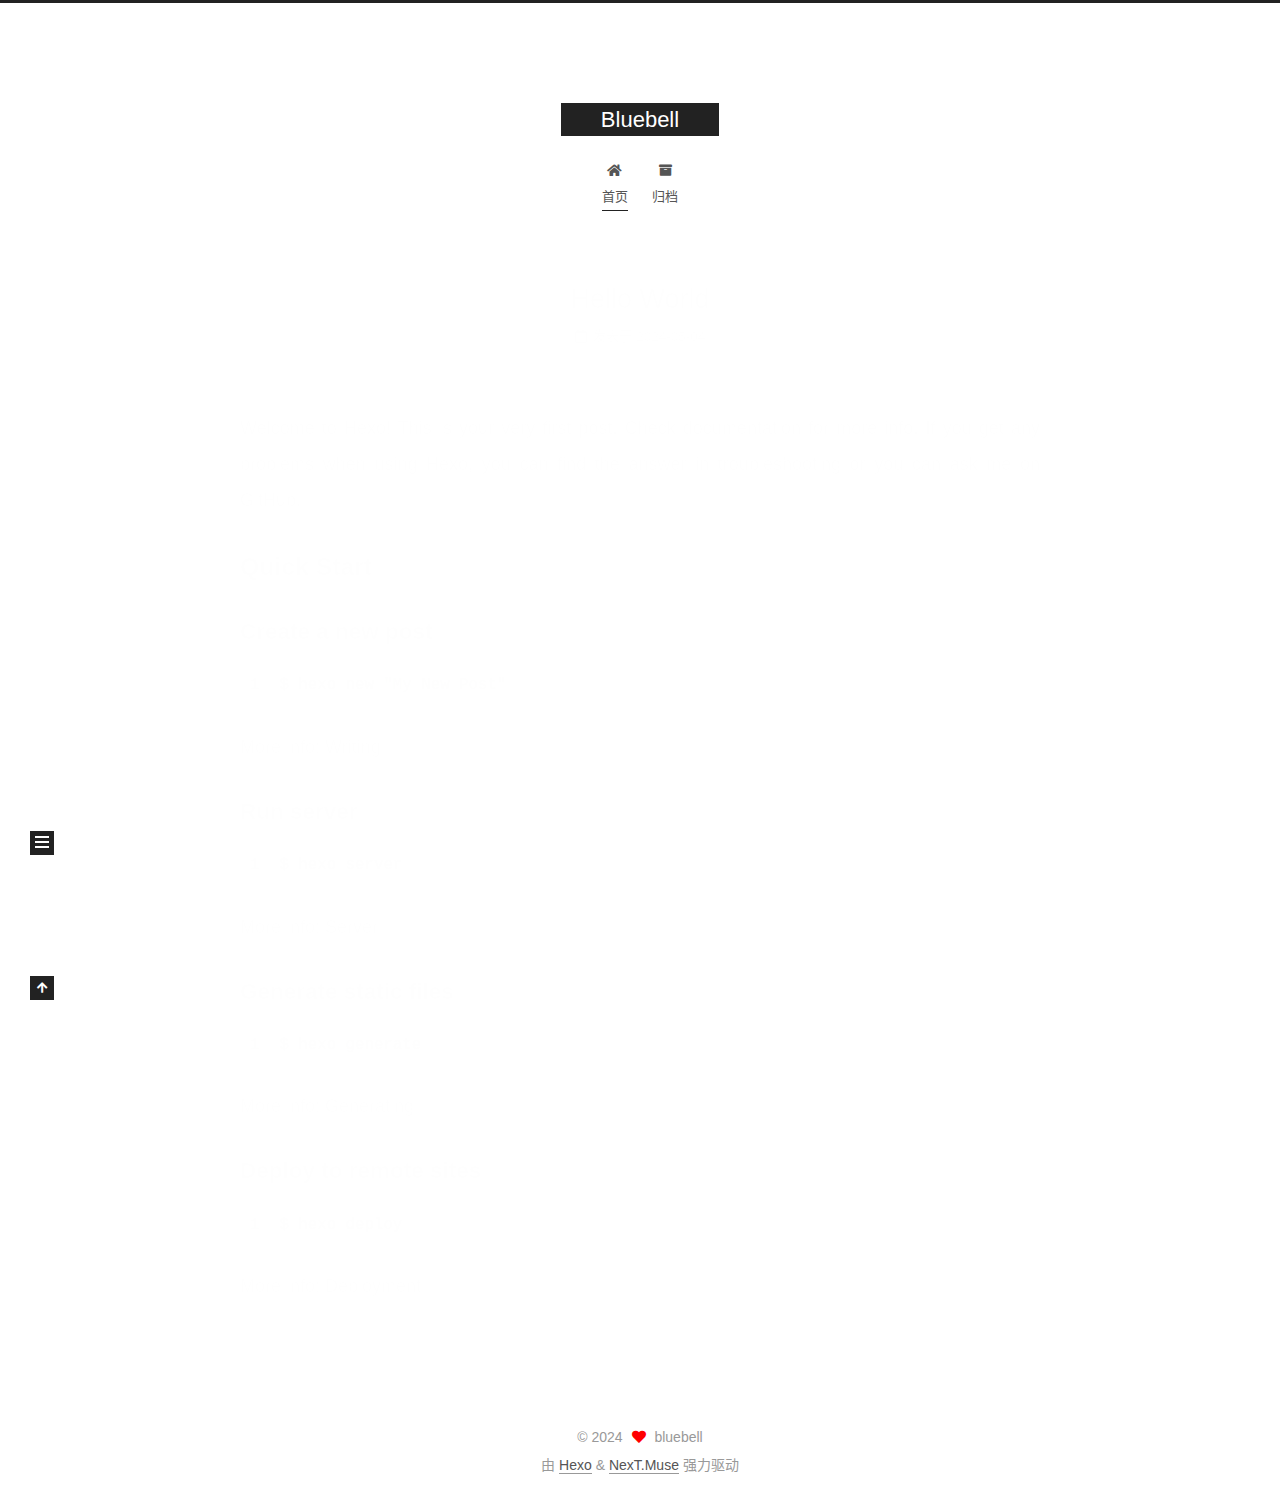
==== commit 9c28c7ce: "Site updated: 2024-05-04 21:19:32" ====
--- a/index.html
+++ b/index.html
@@ -1,22 +1,26 @@
-
-
 <!DOCTYPE html>
-<html lang="zh-CN" data-default-color-scheme=auto>
-
-
-
+<html lang="zh-CN">
 <head>
   <meta charset="UTF-8">
-  <link rel="apple-touch-icon" sizes="76x76" href="/img/fluid.png">
-  <link rel="icon" href="/img/fluid.png">
-  <meta name="viewport" content="width=device-width, initial-scale=1.0, maximum-scale=5.0, shrink-to-fit=no">
-  <meta http-equiv="x-ua-compatible" content="ie=edge">
-  
-  <meta name="theme-color" content="#2f4154">
-  <meta name="author" content="bluebell">
-  <meta name="keywords" content="">
-  
-    <meta name="description" content="疾风知劲草">
+<meta name="viewport" content="width=device-width, initial-scale=1, maximum-scale=2">
+<meta name="theme-color" content="#222">
+<meta name="generator" content="Hexo 7.2.0">
+  <link rel="apple-touch-icon" sizes="180x180" href="/images/apple-touch-icon-next.png">
+  <link rel="icon" type="image/png" sizes="32x32" href="/images/favicon-32x32-next.png">
+  <link rel="icon" type="image/png" sizes="16x16" href="/images/favicon-16x16-next.png">
+  <link rel="mask-icon" href="/images/logo.svg" color="#222">
+
+<link rel="stylesheet" href="/css/main.css">
+
+
+<link rel="stylesheet" href="/lib/font-awesome/css/all.min.css">
+
+<script id="hexo-configurations">
+    var NexT = window.NexT || {};
+    var CONFIG = {"hostname":"example.com","root":"/","scheme":"Muse","version":"7.8.0","exturl":false,"sidebar":{"position":"left","display":"post","padding":18,"offset":12,"onmobile":false},"copycode":{"enable":false,"show_result":false,"style":null},"back2top":{"enable":true,"sidebar":false,"scrollpercent":false},"bookmark":{"enable":false,"color":"#222","save":"auto"},"fancybox":false,"mediumzoom":false,"lazyload":false,"pangu":false,"comments":{"style":"tabs","active":null,"storage":true,"lazyload":false,"nav":null},"algolia":{"hits":{"per_page":10},"labels":{"input_placeholder":"Search for Posts","hits_empty":"We didn't find any results for the search: ${query}","hits_stats":"${hits} results found in ${time} ms"}},"localsearch":{"enable":false,"trigger":"auto","top_n_per_article":1,"unescape":false,"preload":false},"motion":{"enable":true,"async":false,"transition":{"post_block":"fadeIn","post_header":"slideDownIn","post_body":"slideDownIn","coll_header":"slideLeftIn","sidebar":"slideUpIn"}}};
+  </script>
+
+  <meta name="description" content="疾风知劲草">
 <meta property="og:type" content="website">
 <meta property="og:title" content="Bluebell">
 <meta property="og:url" content="http://example.com/index.html">
@@ -24,353 +28,344 @@
 <meta property="og:description" content="疾风知劲草">
 <meta property="og:locale" content="zh_CN">
 <meta property="article:author" content="bluebell">
-<meta name="twitter:card" content="summary_large_image">
-  
-  
-  
+<meta name="twitter:card" content="summary">
+
+<link rel="canonical" href="http://example.com/">
+
+
+<script id="page-configurations">
+  // https://hexo.io/docs/variables.html
+  CONFIG.page = {
+    sidebar: "",
+    isHome : true,
+    isPost : false,
+    lang   : 'zh-CN'
+  };
+</script>
+
   <title>Bluebell</title>
-
-  <link  rel="stylesheet" href="https://lib.baomitu.com/twitter-bootstrap/4.6.1/css/bootstrap.min.css" />
-
-
-
-
-
-<!-- 主题依赖的图标库，不要自行修改 -->
-<!-- Do not modify the link that theme dependent icons -->
-
-<link rel="stylesheet" href="//at.alicdn.com/t/font_1749284_hj8rtnfg7um.css">
-
-
-
-<link rel="stylesheet" href="//at.alicdn.com/t/font_1736178_lbnruvf0jn.css">
-
-
-<link  rel="stylesheet" href="/css/main.css" />
-
-
-  <link id="highlight-css" rel="stylesheet" href="/css/highlight.css" />
-  
-    <link id="highlight-css-dark" rel="stylesheet" href="/css/highlight-dark.css" />
-  
-
-
-
-
-  <script id="fluid-configs">
-    var Fluid = window.Fluid || {};
-    Fluid.ctx = Object.assign({}, Fluid.ctx)
-    var CONFIG = {"hostname":"example.com","root":"/","version":"1.9.7","typing":{"enable":true,"typeSpeed":70,"cursorChar":"_","loop":false,"scope":[]},"anchorjs":{"enable":true,"element":"h1,h2,h3,h4,h5,h6","placement":"left","visible":"hover","icon":""},"progressbar":{"enable":true,"height_px":3,"color":"#29d","options":{"showSpinner":false,"trickleSpeed":100}},"code_language":{"enable":true,"default":"TEXT"},"copy_btn":true,"image_caption":{"enable":true},"image_zoom":{"enable":true,"img_url_replace":["",""]},"toc":{"enable":true,"placement":"right","headingSelector":"h1,h2,h3,h4,h5,h6","collapseDepth":0},"lazyload":{"enable":true,"loading_img":"/img/loading.gif","onlypost":false,"offset_factor":2},"web_analytics":{"enable":false,"follow_dnt":true,"baidu":null,"google":{"measurement_id":null},"tencent":{"sid":null,"cid":null},"woyaola":null,"cnzz":null,"leancloud":{"app_id":null,"app_key":null,"server_url":null,"path":"window.location.pathname","ignore_local":false}},"search_path":"/local-search.xml","include_content_in_search":true};
-
-    if (CONFIG.web_analytics.follow_dnt) {
-      var dntVal = navigator.doNotTrack || window.doNotTrack || navigator.msDoNotTrack;
-      Fluid.ctx.dnt = dntVal && (dntVal.startsWith('1') || dntVal.startsWith('yes') || dntVal.startsWith('on'));
-    }
-  </script>
-  <script  src="/js/utils.js" ></script>
-  <script  src="/js/color-schema.js" ></script>
-  
-
-
-  
-<meta name="generator" content="Hexo 7.2.0"></head>
-
-
-<body>
-  
-
-  <header>
-    
-
-<div class="header-inner" style="height: 100vh;">
-  <nav id="navbar" class="navbar fixed-top  navbar-expand-lg navbar-dark scrolling-navbar">
-  <div class="container">
-    <a class="navbar-brand" href="/">
-      <strong>Fluid</strong>
+  
+
+
+
+
+
+
+  <noscript>
+  <style>
+  .use-motion .brand,
+  .use-motion .menu-item,
+  .sidebar-inner,
+  .use-motion .post-block,
+  .use-motion .pagination,
+  .use-motion .comments,
+  .use-motion .post-header,
+  .use-motion .post-body,
+  .use-motion .collection-header { opacity: initial; }
+
+  .use-motion .site-title,
+  .use-motion .site-subtitle {
+    opacity: initial;
+    top: initial;
+  }
+
+  .use-motion .logo-line-before i { left: initial; }
+  .use-motion .logo-line-after i { right: initial; }
+  </style>
+</noscript>
+
+</head>
+
+<body itemscope itemtype="http://schema.org/WebPage">
+  <div class="container use-motion">
+    <div class="headband"></div>
+
+    <header class="header" itemscope itemtype="http://schema.org/WPHeader">
+      <div class="header-inner"><div class="site-brand-container">
+  <div class="site-nav-toggle">
+    <div class="toggle" aria-label="切换导航栏">
+      <span class="toggle-line toggle-line-first"></span>
+      <span class="toggle-line toggle-line-middle"></span>
+      <span class="toggle-line toggle-line-last"></span>
+    </div>
+  </div>
+
+  <div class="site-meta">
+
+    <a href="/" class="brand" rel="start">
+      <span class="logo-line-before"><i></i></span>
+      <h1 class="site-title">Bluebell</h1>
+      <span class="logo-line-after"><i></i></span>
     </a>
-
-    <button id="navbar-toggler-btn" class="navbar-toggler" type="button" data-toggle="collapse"
-            data-target="#navbarSupportedContent"
-            aria-controls="navbarSupportedContent" aria-expanded="false" aria-label="Toggle navigation">
-      <div class="animated-icon"><span></span><span></span><span></span></div>
-    </button>
-
-    <!-- Collapsible content -->
-    <div class="collapse navbar-collapse" id="navbarSupportedContent">
-      <ul class="navbar-nav ml-auto text-center">
-        
-          
-          
-          
-          
-            <li class="nav-item">
-              <a class="nav-link" href="/" target="_self">
-                <i class="iconfont icon-home-fill"></i>
-                <span>首页</span>
-              </a>
-            </li>
-          
-        
-          
-          
-          
-          
-            <li class="nav-item">
-              <a class="nav-link" href="/archives/" target="_self">
-                <i class="iconfont icon-archive-fill"></i>
-                <span>归档</span>
-              </a>
-            </li>
-          
-        
-          
-          
-          
-          
-            <li class="nav-item">
-              <a class="nav-link" href="/categories/" target="_self">
-                <i class="iconfont icon-category-fill"></i>
-                <span>分类</span>
-              </a>
-            </li>
-          
-        
-          
-          
-          
-          
-            <li class="nav-item">
-              <a class="nav-link" href="/tags/" target="_self">
-                <i class="iconfont icon-tags-fill"></i>
-                <span>标签</span>
-              </a>
-            </li>
-          
-        
-          
-          
-          
-          
-            <li class="nav-item">
-              <a class="nav-link" href="/about/" target="_self">
-                <i class="iconfont icon-user-fill"></i>
-                <span>关于</span>
-              </a>
-            </li>
-          
-        
-        
-          <li class="nav-item" id="search-btn">
-            <a class="nav-link" target="_self" href="javascript:;" data-toggle="modal" data-target="#modalSearch" aria-label="Search">
-              <i class="iconfont icon-search"></i>
-            </a>
-          </li>
-          
-        
-        
-          <li class="nav-item" id="color-toggle-btn">
-            <a class="nav-link" target="_self" href="javascript:;" aria-label="Color Toggle">
-              <i class="iconfont icon-dark" id="color-toggle-icon"></i>
-            </a>
-          </li>
-        
-      </ul>
+  </div>
+
+  <div class="site-nav-right">
+    <div class="toggle popup-trigger">
     </div>
   </div>
+</div>
+
+
+
+
+<nav class="site-nav">
+  <ul id="menu" class="main-menu menu">
+        <li class="menu-item menu-item-home">
+
+    <a href="/" rel="section"><i class="fa fa-home fa-fw"></i>首页</a>
+
+  </li>
+        <li class="menu-item menu-item-archives">
+
+    <a href="/archives/" rel="section"><i class="fa fa-archive fa-fw"></i>归档</a>
+
+  </li>
+  </ul>
 </nav>
 
-  
-
-<div id="banner" class="banner" parallax=true
-     style="background: url('/img/default.png') no-repeat center center; background-size: cover;">
-  <div class="full-bg-img">
-    <div class="mask flex-center" style="background-color: rgba(0, 0, 0, 0.3)">
-      <div class="banner-text text-center fade-in-up">
-        <div class="h2">
-          
-            <span id="subtitle" data-typed-text="An elegant Material-Design theme for Hexo"></span>
-          
+
+
+
+</div>
+    </header>
+
+    
+  <div class="back-to-top">
+    <i class="fa fa-arrow-up"></i>
+    <span>0%</span>
+  </div>
+
+
+    <main class="main">
+      <div class="main-inner">
+        <div class="content-wrap">
+          
+
+          <div class="content index posts-expand">
+            
+      
+  
+  
+  <article itemscope itemtype="http://schema.org/Article" class="post-block" lang="zh-CN">
+    <link itemprop="mainEntityOfPage" href="http://example.com/2024/05/04/hello-world/">
+
+    <span hidden itemprop="author" itemscope itemtype="http://schema.org/Person">
+      <meta itemprop="image" content="/images/avatar.gif">
+      <meta itemprop="name" content="bluebell">
+      <meta itemprop="description" content="疾风知劲草">
+    </span>
+
+    <span hidden itemprop="publisher" itemscope itemtype="http://schema.org/Organization">
+      <meta itemprop="name" content="Bluebell">
+    </span>
+      <header class="post-header">
+        <h2 class="post-title" itemprop="name headline">
+          
+            <a href="/2024/05/04/hello-world/" class="post-title-link" itemprop="url">Hello World</a>
+        </h2>
+
+        <div class="post-meta">
+            <span class="post-meta-item">
+              <span class="post-meta-item-icon">
+                <i class="far fa-calendar"></i>
+              </span>
+              <span class="post-meta-item-text">发表于</span>
+
+              <time title="创建时间：2024-05-04 20:02:38" itemprop="dateCreated datePublished" datetime="2024-05-04T20:02:38+08:00">2024-05-04</time>
+            </span>
+
+          
+
         </div>
-
-        
-      </div>
+      </header>
+
+    
+    
+    
+    <div class="post-body" itemprop="articleBody">
 
       
-        <div class="scroll-down-bar">
-          <i class="iconfont icon-arrowdown"></i>
-        </div>
+          <p>Welcome to <a target="_blank" rel="noopener" href="https://hexo.io/">Hexo</a>! This is your very first post. Check <a target="_blank" rel="noopener" href="https://hexo.io/docs/">documentation</a> for more info. If you get any problems when using Hexo, you can find the answer in <a target="_blank" rel="noopener" href="https://hexo.io/docs/troubleshooting.html">troubleshooting</a> or you can ask me on <a target="_blank" rel="noopener" href="https://github.com/hexojs/hexo/issues">GitHub</a>.</p>
+<h2 id="Quick-Start"><a href="#Quick-Start" class="headerlink" title="Quick Start"></a>Quick Start</h2><h3 id="Create-a-new-post"><a href="#Create-a-new-post" class="headerlink" title="Create a new post"></a>Create a new post</h3><figure class="highlight bash"><table><tr><td class="gutter"><pre><span class="line">1</span><br></pre></td><td class="code"><pre><span class="line">$ hexo new <span class="string">&quot;My New Post&quot;</span></span><br></pre></td></tr></table></figure>
+
+<p>More info: <a target="_blank" rel="noopener" href="https://hexo.io/docs/writing.html">Writing</a></p>
+<h3 id="Run-server"><a href="#Run-server" class="headerlink" title="Run server"></a>Run server</h3><figure class="highlight bash"><table><tr><td class="gutter"><pre><span class="line">1</span><br></pre></td><td class="code"><pre><span class="line">$ hexo server</span><br></pre></td></tr></table></figure>
+
+<p>More info: <a target="_blank" rel="noopener" href="https://hexo.io/docs/server.html">Server</a></p>
+<h3 id="Generate-static-files"><a href="#Generate-static-files" class="headerlink" title="Generate static files"></a>Generate static files</h3><figure class="highlight bash"><table><tr><td class="gutter"><pre><span class="line">1</span><br></pre></td><td class="code"><pre><span class="line">$ hexo generate</span><br></pre></td></tr></table></figure>
+
+<p>More info: <a target="_blank" rel="noopener" href="https://hexo.io/docs/generating.html">Generating</a></p>
+<h3 id="Deploy-to-remote-sites"><a href="#Deploy-to-remote-sites" class="headerlink" title="Deploy to remote sites"></a>Deploy to remote sites</h3><figure class="highlight bash"><table><tr><td class="gutter"><pre><span class="line">1</span><br></pre></td><td class="code"><pre><span class="line">$ hexo deploy</span><br></pre></td></tr></table></figure>
+
+<p>More info: <a target="_blank" rel="noopener" href="https://hexo.io/docs/one-command-deployment.html">Deployment</a></p>
+
       
     </div>
-  </div>
-</div>
-
-</div>
-
-  </header>
-
-  <main>
-    
-      <div class="container nopadding-x-md">
-        <div id="board"
-          style="margin-top: 0">
-          
-          <div class="container">
-            <div class="row">
-              <div class="col-12 col-md-10 m-auto">
-                
-
-
-  <div class="row mx-auto index-card">
-    
-    
-    <article class="col-12 col-md-12 mx-auto index-info">
-      <h2 class="index-header">
+
+    
+    
+    
+      <footer class="post-footer">
+        <div class="post-eof"></div>
+      </footer>
+  </article>
+  
+  
+  
+
+
+  
+
+
+
+          </div>
+          
+
+<script>
+  window.addEventListener('tabs:register', () => {
+    let { activeClass } = CONFIG.comments;
+    if (CONFIG.comments.storage) {
+      activeClass = localStorage.getItem('comments_active') || activeClass;
+    }
+    if (activeClass) {
+      let activeTab = document.querySelector(`a[href="#comment-${activeClass}"]`);
+      if (activeTab) {
+        activeTab.click();
+      }
+    }
+  });
+  if (CONFIG.comments.storage) {
+    window.addEventListener('tabs:click', event => {
+      if (!event.target.matches('.tabs-comment .tab-content .tab-pane')) return;
+      let commentClass = event.target.classList[1];
+      localStorage.setItem('comments_active', commentClass);
+    });
+  }
+</script>
+
+        </div>
+          
+  
+  <div class="toggle sidebar-toggle">
+    <span class="toggle-line toggle-line-first"></span>
+    <span class="toggle-line toggle-line-middle"></span>
+    <span class="toggle-line toggle-line-last"></span>
+  </div>
+
+  <aside class="sidebar">
+    <div class="sidebar-inner">
+
+      <ul class="sidebar-nav motion-element">
+        <li class="sidebar-nav-toc">
+          文章目录
+        </li>
+        <li class="sidebar-nav-overview">
+          站点概览
+        </li>
+      </ul>
+
+      <!--noindex-->
+      <div class="post-toc-wrap sidebar-panel">
+      </div>
+      <!--/noindex-->
+
+      <div class="site-overview-wrap sidebar-panel">
+        <div class="site-author motion-element" itemprop="author" itemscope itemtype="http://schema.org/Person">
+  <p class="site-author-name" itemprop="name">bluebell</p>
+  <div class="site-description" itemprop="description">疾风知劲草</div>
+</div>
+<div class="site-state-wrap motion-element">
+  <nav class="site-state">
+      <div class="site-state-item site-state-posts">
+          <a href="/archives/">
         
-        <a href="/2024/05/04/hello-world/" target="_self">
-          Hello World
+          <span class="site-state-item-count">1</span>
+          <span class="site-state-item-name">日志</span>
         </a>
-      </h2>
-
-      
-      <a class="index-excerpt index-excerpt__noimg" href="/2024/05/04/hello-world/" target="_self">
-        <div>
-          Welcome to Hexo! This is your very first post. Check documentation for more info. If you get any problems when using Hexo, you can find the answer in troubleshooting or you can ask me on GitHub. Quick
-        </div>
-      </a>
-
-      <div class="index-btm post-metas">
+      </div>
+  </nav>
+</div>
+
+
+
+      </div>
+
+    </div>
+  </aside>
+  <div id="sidebar-dimmer"></div>
+
+
+      </div>
+    </main>
+
+    <footer class="footer">
+      <div class="footer-inner">
         
-          <div class="post-meta mr-3">
-            <i class="iconfont icon-date"></i>
-            <time datetime="2024-05-04 20:02" pubdate>
-              2024-05-04
-            </time>
-          </div>
+
         
+
+<div class="copyright">
+  
+  &copy; 
+  <span itemprop="copyrightYear">2024</span>
+  <span class="with-love">
+    <i class="fa fa-heart"></i>
+  </span>
+  <span class="author" itemprop="copyrightHolder">bluebell</span>
+</div>
+  <div class="powered-by">由 <a href="https://hexo.io/" class="theme-link" rel="noopener" target="_blank">Hexo</a> & <a href="https://muse.theme-next.org/" class="theme-link" rel="noopener" target="_blank">NexT.Muse</a> 强力驱动
+  </div>
+
         
-        
-      </div>
-    </article>
-  </div>
-
-
-
-
-
-              </div>
-            </div>
-          </div>
-        </div>
-      </div>
-    
-
-    
-      <a id="scroll-top-button" aria-label="TOP" href="#" role="button">
-        <i class="iconfont icon-arrowup" aria-hidden="true"></i>
-      </a>
-    
-
-    
-      <div class="modal fade" id="modalSearch" tabindex="-1" role="dialog" aria-labelledby="ModalLabel"
-     aria-hidden="true">
-  <div class="modal-dialog modal-dialog-scrollable modal-lg" role="document">
-    <div class="modal-content">
-      <div class="modal-header text-center">
-        <h4 class="modal-title w-100 font-weight-bold">搜索</h4>
-        <button type="button" id="local-search-close" class="close" data-dismiss="modal" aria-label="Close">
-          <span aria-hidden="true">&times;</span>
-        </button>
-      </div>
-      <div class="modal-body mx-3">
-        <div class="md-form mb-5">
-          <input type="text" id="local-search-input" class="form-control validate">
-          <label data-error="x" data-success="v" for="local-search-input">关键词</label>
-        </div>
-        <div class="list-group" id="local-search-result"></div>
-      </div>
-    </div>
-  </div>
-</div>
-
-    
-
-    
-  </main>
-
-  <footer>
-    <div class="footer-inner">
-  
-    <div class="footer-content">
-       <a href="https://hexo.io" target="_blank" rel="nofollow noopener"><span>Hexo</span></a> <i class="iconfont icon-love"></i> <a href="https://github.com/fluid-dev/hexo-theme-fluid" target="_blank" rel="nofollow noopener"><span>Fluid</span></a> 
-    </div>
-  
-  
-  
-  
-</div>
-
-  </footer>
-
-  <!-- Scripts -->
-  
-  <script  src="https://lib.baomitu.com/nprogress/0.2.0/nprogress.min.js" ></script>
-  <link  rel="stylesheet" href="https://lib.baomitu.com/nprogress/0.2.0/nprogress.min.css" />
-
-  <script>
-    NProgress.configure({"showSpinner":false,"trickleSpeed":100})
-    NProgress.start()
-    window.addEventListener('load', function() {
-      NProgress.done();
-    })
-  </script>
-
-
-<script  src="https://lib.baomitu.com/jquery/3.6.4/jquery.min.js" ></script>
-<script  src="https://lib.baomitu.com/twitter-bootstrap/4.6.1/js/bootstrap.min.js" ></script>
-<script  src="/js/events.js" ></script>
-<script  src="/js/plugins.js" ></script>
-
-
-  <script  src="https://lib.baomitu.com/typed.js/2.0.12/typed.min.js" ></script>
-  <script>
-    (function (window, document) {
-      var typing = Fluid.plugins.typing;
-      var subtitle = document.getElementById('subtitle');
-      if (!subtitle || !typing) {
-        return;
-      }
-      var text = subtitle.getAttribute('data-typed-text');
-      
-        typing(text);
-      
-    })(window, document);
-  </script>
-
-
-
-
-  
-    <script  src="/js/img-lazyload.js" ></script>
-  
-
-
-
-
-  <script  src="/js/local-search.js" ></script>
-
-
-
-
-
-<!-- 主题的启动项，将它保持在最底部 -->
-<!-- the boot of the theme, keep it at the bottom -->
-<script  src="/js/boot.js" ></script>
-
-
-  
-
-  <noscript>
-    <div class="noscript-warning">博客在允许 JavaScript 运行的环境下浏览效果更佳</div>
-  </noscript>
+
+
+
+
+
+
+
+
+      </div>
+    </footer>
+  </div>
+
+  
+  <script src="/lib/anime.min.js"></script>
+  <script src="/lib/velocity/velocity.min.js"></script>
+  <script src="/lib/velocity/velocity.ui.min.js"></script>
+
+<script src="/js/utils.js"></script>
+
+<script src="/js/motion.js"></script>
+
+
+<script src="/js/schemes/muse.js"></script>
+
+
+<script src="/js/next-boot.js"></script>
+
+
+
+
+  
+
+
+
+
+
+
+
+
+
+
+
+
+
+
+
+  
+
+  
+
 </body>
 </html>
--- a/css/main.css
+++ b/css/main.css
@@ -1,2238 +1,2291 @@
-.anchorjs-link {
-  text-decoration: none !important;
-  transition: opacity 0.2s ease-in-out;
-}
-.markdown-body h1:hover > .anchorjs-link,
-h2:hover > .anchorjs-link,
-h3:hover > .anchorjs-link,
-h4:hover > .anchorjs-link,
-h5:hover > .anchorjs-link,
-h6:hover > .anchorjs-link {
-  opacity: 1;
-}
-.banner {
-  height: 100%;
+:root {
+  --body-bg-color: #fff;
+  --content-bg-color: #fff;
+  --card-bg-color: #f5f5f5;
+  --text-color: #555;
+  --blockquote-color: #666;
+  --link-color: #555;
+  --link-hover-color: #222;
+  --brand-color: #fff;
+  --brand-hover-color: #fff;
+  --table-row-odd-bg-color: #f9f9f9;
+  --table-row-hover-bg-color: #f5f5f5;
+  --menu-item-bg-color: #f5f5f5;
+  --btn-default-bg: #222;
+  --btn-default-color: #fff;
+  --btn-default-border-color: #222;
+  --btn-default-hover-bg: #fff;
+  --btn-default-hover-color: #222;
+  --btn-default-hover-border-color: #222;
+}
+html {
+  line-height: 1.15; /* 1 */
+  -webkit-text-size-adjust: 100%; /* 2 */
+}
+body {
+  margin: 0;
+}
+main {
+  display: block;
+}
+h1 {
+  font-size: 2em;
+  margin: 0.67em 0;
+}
+hr {
+  box-sizing: content-box; /* 1 */
+  height: 0; /* 1 */
+  overflow: visible; /* 2 */
+}
+pre {
+  font-family: monospace, monospace; /* 1 */
+  font-size: 1em; /* 2 */
+}
+a {
+  background: transparent;
+}
+abbr[title] {
+  border-bottom: none; /* 1 */
+  text-decoration: underline; /* 2 */
+  text-decoration: underline dotted; /* 2 */
+}
+b,
+strong {
+  font-weight: bolder;
+}
+code,
+kbd,
+samp {
+  font-family: monospace, monospace; /* 1 */
+  font-size: 1em; /* 2 */
+}
+small {
+  font-size: 80%;
+}
+sub,
+sup {
+  font-size: 75%;
+  line-height: 0;
   position: relative;
-  overflow: hidden;
-  cursor: default;
-}
-.banner .mask {
-  position: absolute;
-  width: 100%;
-  height: 100%;
-  background-color: rgba(0,0,0,0.3);
-}
-.banner[parallax="true"] {
-  will-change: transform;
-  -webkit-transform-style: preserve-3d;
-  -webkit-backface-visibility: hidden;
-  transition: transform 0.05s ease-out;
-}
-@media (max-width: 100vh) {
-  .header-inner {
-    max-height: 100vw;
-  }
-  #board {
-    margin-top: -1rem !important;
-  }
-}
-@media (max-width: 79.99vh) {
-  .scroll-down-bar {
-    display: none;
-  }
-}
-#board {
-  position: relative;
-  margin-top: -2rem;
-  padding: 3rem 0;
-  background-color: var(--board-bg-color);
-  transition: background-color 0.2s ease-in-out;
-  border-radius: 0.5rem;
-  z-index: 3;
-  -webkit-box-shadow: 0 12px 15px 0 rgba(0,0,0,0.24), 0 17px 50px 0 rgba(0,0,0,0.19);
-  box-shadow: 0 12px 15px 0 rgba(0,0,0,0.24), 0 17px 50px 0 rgba(0,0,0,0.19);
-}
-.code-widget {
-  display: inline-block;
-  background-color: transparent;
-  font-size: 0.75rem;
-  line-height: 1;
-  font-weight: bold;
-  padding: 0.3rem 0.1rem 0.1rem 0.1rem;
-  position: absolute;
-  right: 0.45rem;
-  top: 0.15rem;
-  z-index: 1;
-}
-.code-widget-light {
-  color: #999;
-}
-.code-widget-dark {
-  color: #bababa;
-}
-.copy-btn {
-  cursor: pointer;
-  user-select: none;
+  vertical-align: baseline;
+}
+sub {
+  bottom: -0.25em;
+}
+sup {
+  top: -0.5em;
+}
+img {
+  border-style: none;
+}
+button,
+input,
+optgroup,
+select,
+textarea {
+  font-family: inherit; /* 1 */
+  font-size: 100%; /* 1 */
+  line-height: 1.15; /* 1 */
+  margin: 0; /* 2 */
+}
+button,
+input {
+/* 1 */
+  overflow: visible;
+}
+button,
+select {
+/* 1 */
+  text-transform: none;
+}
+button,
+[type='button'],
+[type='reset'],
+[type='submit'] {
+  -webkit-appearance: button;
+}
+button::-moz-focus-inner,
+[type='button']::-moz-focus-inner,
+[type='reset']::-moz-focus-inner,
+[type='submit']::-moz-focus-inner {
+  border-style: none;
+  padding: 0;
+}
+button:-moz-focusring,
+[type='button']:-moz-focusring,
+[type='reset']:-moz-focusring,
+[type='submit']:-moz-focusring {
+  outline: 1px dotted ButtonText;
+}
+fieldset {
+  padding: 0.35em 0.75em 0.625em;
+}
+legend {
+  box-sizing: border-box; /* 1 */
+  color: inherit; /* 2 */
+  display: table; /* 1 */
+  max-width: 100%; /* 1 */
+  padding: 0; /* 3 */
+  white-space: normal; /* 1 */
+}
+progress {
+  vertical-align: baseline;
+}
+textarea {
+  overflow: auto;
+}
+[type='checkbox'],
+[type='radio'] {
+  box-sizing: border-box; /* 1 */
+  padding: 0; /* 2 */
+}
+[type='number']::-webkit-inner-spin-button,
+[type='number']::-webkit-outer-spin-button {
+  height: auto;
+}
+[type='search'] {
+  outline-offset: -2px; /* 2 */
+  -webkit-appearance: textfield; /* 1 */
+}
+[type='search']::-webkit-search-decoration {
   -webkit-appearance: none;
-  outline: none;
-}
-.copy-btn > i {
-  font-size: 0.75rem !important;
-  font-weight: 400;
-  margin-right: 0.15rem;
-  opacity: 0;
-  transition: opacity 0.2s ease-in-out;
-}
-.markdown-body pre:hover > .copy-btn > i {
-  opacity: 0.9;
-}
-.markdown-body pre:hover > .copy-btn,
-.markdown-body pre:not(:hover) > .copy-btn {
-  outline: none;
-}
-.license-box {
-  background-color: rgba(27,31,35,0.05);
-  transition: background-color 0.2s ease-in-out;
-  border-radius: 4px;
-  font-size: 0.9rem;
-  overflow: hidden;
-  padding: 1.25rem;
-  position: relative;
-  z-index: 1;
-}
-.license-box .license-icon {
-  position: absolute;
-  top: 50%;
-  left: 100%;
-}
-.license-box .license-icon::after {
-  content: "\e8e4";
-  font-size: 12.5rem;
-  line-height: 1;
-  opacity: 0.1;
-  position: relative;
-  left: -0.85em;
-  bottom: 0.5em;
-  z-index: -1;
-}
-.license-box .license-title {
-  margin-bottom: 1rem;
-}
-.license-box .license-title div:nth-child(1) {
-  line-height: 1.2;
-  margin-bottom: 0.25rem;
-}
-.license-box .license-title div:nth-child(2) {
-  color: var(--sec-text-color);
-  font-size: 0.8rem;
-}
-.license-box .license-meta {
-  align-items: center;
-  display: flex;
-  flex-wrap: wrap;
-  justify-content: flex-start;
-}
-.license-box .license-meta .license-meta-item {
-  align-items: center;
-  justify-content: center;
-  margin-right: 1.5rem;
-}
-.license-box .license-meta .license-meta-item div:nth-child(1) {
-  color: var(--sec-text-color);
-  font-size: 0.8rem;
-  font-weight: normal;
-}
-.license-box .license-meta .license-meta-item i.iconfont {
-  font-size: 1rem;
-}
-@media (max-width: 575px) and (min-width: 425px) {
-  .license-box .license-meta .license-meta-item {
-    display: flex;
-    justify-content: flex-start;
-    flex-wrap: wrap;
-    font-size: 0.8rem;
-    flex: 0 0 50%;
-    max-width: 50%;
-    margin-right: 0;
-  }
-  .license-box .license-meta .license-meta-item div:nth-child(1) {
-    margin-right: 0.5rem;
-  }
-  .license-box .license-meta .license-meta-date {
-    order: -1;
-  }
-}
-@media (max-width: 424px) {
-  .license-box::after {
-    top: -65px;
-  }
-  .license-box .license-meta {
-    flex-direction: column;
-    align-items: flex-start;
-  }
-  .license-box .license-meta .license-meta-item {
-    display: flex;
-    flex-wrap: wrap;
-    font-size: 0.8rem;
-  }
-  .license-box .license-meta .license-meta-item div:nth-child(1) {
-    margin-right: 0.5rem;
-  }
-}
-.footer-inner {
-  padding: 3rem 0 1rem 0;
-  text-align: center;
-}
-.footer-inner > div:not(:first-child) {
-  margin: 0.25rem 0;
-  font-size: 0.85rem;
-}
-.footer-inner .statistics {
-  display: flex;
-  flex-direction: row;
-  justify-content: center;
-}
-.footer-inner .statistics > span {
-  flex: 1;
-  margin: 0 0.25rem;
-}
-.footer-inner .statistics > *:nth-last-child(2):first-child {
-  text-align: right;
-}
-.footer-inner .statistics > *:nth-last-child(2):first-child ~ * {
-  text-align: left;
-}
-.footer-inner .beian {
-  display: flex;
-  flex-direction: row;
-  justify-content: center;
-}
-.footer-inner .beian > * {
-  margin: 0 0.25rem;
-}
-.footer-inner .beian-police {
-  position: relative;
-  overflow: hidden;
-  display: inline-flex;
-  align-items: center;
-  justify-content: left;
-}
-.footer-inner .beian-police img {
-  margin-right: 3px;
-  width: 1rem;
-  height: 1rem;
-  margin-bottom: 0.1rem;
-}
-@media (max-width: 424px) {
-  .footer-inner .statistics {
-    flex-direction: column;
-  }
-  .footer-inner .statistics > *:nth-last-child(2):first-child {
-    text-align: center;
-  }
-  .footer-inner .statistics > *:nth-last-child(2):first-child ~ * {
-    text-align: center;
-  }
-  .footer-inner .beian {
-    flex-direction: column;
-  }
-  .footer-inner .beian .beian-police {
-    justify-content: center;
-  }
-  .footer-inner .beian > *:nth-last-child(2):first-child {
-    text-align: center;
-  }
-  .footer-inner .beian > *:nth-last-child(2):first-child ~ * {
-    text-align: center;
-  }
-}
-sup > a::before,
-.footnote-text::before {
+}
+::-webkit-file-upload-button {
+  font: inherit; /* 2 */
+  -webkit-appearance: button; /* 1 */
+}
+details {
   display: block;
-  content: "";
-  margin-top: -5rem;
-  height: 5rem;
-  width: 1px;
-  visibility: hidden;
-}
-sup > a::before,
-.footnote-text::before {
-  display: inline-block;
-}
-.footnote-item::before {
-  display: block;
-  content: "";
-  margin-top: -5rem;
-  height: 5rem;
-  width: 1px;
-  visibility: hidden;
-}
-.footnote-list ol {
-  list-style-type: none;
-  counter-reset: sectioncounter;
-  padding-left: 0.5rem;
-  font-size: 0.95rem;
-}
-.footnote-list ol li:before {
-  font-family: "Helvetica Neue", monospace, "Monaco";
-  content: "[" counter(sectioncounter) "]";
-  counter-increment: sectioncounter;
-}
-.footnote-list ol li+li {
-  margin-top: 0.5rem;
-}
-.footnote-text {
-  padding-left: 0.5em;
-}
-.navbar {
-  background-color: transparent;
-  font-size: 0.875rem;
-  box-shadow: 0 2px 5px 0 rgba(0,0,0,0.16), 0 2px 10px 0 rgba(0,0,0,0.12);
-  -webkit-box-shadow: 0 2px 5px 0 rgba(0,0,0,0.16), 0 2px 10px 0 rgba(0,0,0,0.12);
-}
-.navbar .navbar-brand {
-  color: var(--navbar-text-color);
-}
-.navbar .navbar-toggler .animated-icon span {
-  background-color: var(--navbar-text-color);
-}
-.navbar .nav-item .nav-link {
-  display: block;
-  color: var(--navbar-text-color);
-  transition: color 0.2s ease-in-out, background-color 0.2s ease-in-out;
-}
-.navbar .nav-item .nav-link:hover {
-  color: var(--link-hover-color);
-}
-.navbar .nav-item .nav-link:focus {
-  color: var(--navbar-text-color);
-}
-.navbar .nav-item .nav-link i {
-  font-size: 0.875rem;
-}
-.navbar .nav-item .nav-link i:only-child {
-  margin: 0 0.2rem;
-}
-.navbar .navbar-toggler {
-  border-width: 0;
-  outline: 0;
-}
-.navbar.scrolling-navbar {
-  will-change: background, padding;
-  -webkit-transition: background 0.5s ease-in-out, padding 0.5s ease-in-out;
-  transition: background 0.5s ease-in-out, padding 0.5s ease-in-out;
-}
-@media (min-width: 600px) {
-  .navbar.scrolling-navbar {
-    padding-top: 12px;
-    padding-bottom: 12px;
-  }
-  .navbar.scrolling-navbar .navbar-nav > li {
-    -webkit-transition-duration: 1s;
-    transition-duration: 1s;
-  }
-}
-.navbar.scrolling-navbar.top-nav-collapse {
-  padding-top: 5px;
-  padding-bottom: 5px;
-}
-.navbar .dropdown-menu {
-  font-size: 0.875rem;
-  color: var(--navbar-text-color);
-  background-color: rgba(0,0,0,0.3);
-  border: none;
-  min-width: 8rem;
-  -webkit-transition: background 0.5s ease-in-out, padding 0.5s ease-in-out;
-  transition: background 0.5s ease-in-out, padding 0.5s ease-in-out;
-}
-@media (max-width: 991.98px) {
-  .navbar .dropdown-menu {
-    text-align: center;
-  }
-}
-.navbar .dropdown-item {
-  color: var(--navbar-text-color);
-}
-.navbar .dropdown-item:hover,
-.navbar .dropdown-item:focus {
-  color: var(--link-hover-color);
-  background-color: rgba(0,0,0,0.1);
-}
-@media (min-width: 992px) {
-  .navbar .dropdown:hover > .dropdown-menu {
-    display: block;
-  }
-  .navbar .dropdown > .dropdown-toggle:active {
-    pointer-events: none;
-  }
-  .navbar .dropdown-menu {
-    top: 95%;
-  }
-}
-.navbar .animated-icon {
-  width: 30px;
-  height: 20px;
-  position: relative;
-  margin: 0;
-  -webkit-transform: rotate(0deg);
-  -moz-transform: rotate(0deg);
-  -o-transform: rotate(0deg);
-  transform: rotate(0deg);
-  -webkit-transition: 0.5s ease-in-out;
-  -moz-transition: 0.5s ease-in-out;
-  -o-transition: 0.5s ease-in-out;
-  transition: 0.5s ease-in-out;
-  cursor: pointer;
-}
-.navbar .animated-icon span {
-  display: block;
-  position: absolute;
-  height: 3px;
-  width: 100%;
-  border-radius: 9px;
-  opacity: 1;
-  left: 0;
-  -webkit-transform: rotate(0deg);
-  -moz-transform: rotate(0deg);
-  -o-transform: rotate(0deg);
-  transform: rotate(0deg);
-  -webkit-transition: 0.25s ease-in-out;
-  -moz-transition: 0.25s ease-in-out;
-  -o-transition: 0.25s ease-in-out;
-  transition: 0.25s ease-in-out;
-  background: #fff;
-}
-.navbar .animated-icon span:nth-child(1) {
-  top: 0;
-}
-.navbar .animated-icon span:nth-child(2) {
-  top: 10px;
-}
-.navbar .animated-icon span:nth-child(3) {
-  top: 20px;
-}
-.navbar .animated-icon.open span:nth-child(1) {
-  top: 11px;
-  -webkit-transform: rotate(135deg);
-  -moz-transform: rotate(135deg);
-  -o-transform: rotate(135deg);
-  transform: rotate(135deg);
-}
-.navbar .animated-icon.open span:nth-child(2) {
-  opacity: 0;
-  left: -60px;
-}
-.navbar .animated-icon.open span:nth-child(3) {
-  top: 11px;
-  -webkit-transform: rotate(-135deg);
-  -moz-transform: rotate(-135deg);
-  -o-transform: rotate(-135deg);
-  transform: rotate(-135deg);
-}
-.navbar .dropdown-collapse,
-.top-nav-collapse,
-.navbar-col-show {
-  background-color: var(--navbar-bg-color);
-}
-@media (max-width: 767px) {
-  .navbar {
-    font-size: 1rem;
-    line-height: 2.5rem;
-  }
-}
-.banner-text {
-  color: var(--subtitle-color);
-  max-width: calc(960px - 6rem);
-  width: 80%;
-  overflow-wrap: break-word;
-}
-.banner-text .typed-cursor {
-  margin: 0 0.2rem;
-}
-@media (max-width: 767px) {
-  #subtitle,
-  .typed-cursor {
-    font-size: 1.5rem;
-  }
-}
-@media (max-width: 575px) {
-  .banner-text {
-    font-size: 0.9rem;
-  }
-  #subtitle,
-  .typed-cursor {
-    font-size: 1.35rem;
-  }
-}
-.modal-dialog .modal-content {
-  background-color: var(--board-bg-color);
-  border: 0;
-  border-radius: 0.125rem;
-  -webkit-box-shadow: 0 5px 11px 0 rgba(0,0,0,0.18), 0 4px 15px 0 rgba(0,0,0,0.15);
-  box-shadow: 0 5px 11px 0 rgba(0,0,0,0.18), 0 4px 15px 0 rgba(0,0,0,0.15);
-}
-.modal-dialog .modal-content .modal-header {
-  border-bottom-color: var(--line-color);
-  transition: border-bottom-color 0.2s ease-in-out;
-}
-.close {
-  color: var(--text-color);
-}
-.close:hover {
-  color: var(--link-hover-color);
-}
-.close:focus {
-  outline: 0;
-}
-.modal-dialog .modal-content .modal-header {
-  border-top-left-radius: 0.125rem;
-  border-top-right-radius: 0.125rem;
-  border-bottom: 1px solid #dee2e6;
-}
-.md-form {
-  position: relative;
-  margin-top: 1.5rem;
-  margin-bottom: 1.5rem;
-}
-.md-form input[type] {
-  -webkit-box-sizing: content-box;
-  box-sizing: content-box;
-  background-color: transparent;
-  border: none;
-  border-bottom: 1px solid #ced4da;
-  border-radius: 0;
-  outline: none;
-  -webkit-box-shadow: none;
-  box-shadow: none;
-  transition: border-color 0.15s ease-in-out, box-shadow 0.15s ease-in-out, -webkit-box-shadow 0.15s ease-in-out;
-}
-.md-form input[type]:focus:not([readonly]) {
-  border-bottom: 1px solid #4285f4;
-  -webkit-box-shadow: 0 1px 0 0 #4285f4;
-  box-shadow: 0 1px 0 0 #4285f4;
-}
-.md-form input[type]:focus:not([readonly]) + label {
-  color: #4285f4;
-}
-.md-form input[type].valid,
-.md-form input[type]:focus.valid {
-  border-bottom: 1px solid #00c851;
-  -webkit-box-shadow: 0 1px 0 0 #00c851;
-  box-shadow: 0 1px 0 0 #00c851;
-}
-.md-form input[type].valid + label,
-.md-form input[type]:focus.valid + label {
-  color: #00c851;
-}
-.md-form input[type].invalid,
-.md-form input[type]:focus.invalid {
-  border-bottom: 1px solid #f44336;
-  -webkit-box-shadow: 0 1px 0 0 #f44336;
-  box-shadow: 0 1px 0 0 #f44336;
-}
-.md-form input[type].invalid + label,
-.md-form input[type]:focus.invalid + label {
-  color: #f44336;
-}
-.md-form input[type].validate {
-  margin-bottom: 2.5rem;
-}
-.md-form input[type].form-control {
-  height: auto;
-  padding: 0.6rem 0 0.4rem 0;
-  margin: 0 0 0.5rem 0;
-  color: var(--text-color);
-  background-color: transparent;
-  border-radius: 0;
-}
-.md-form label {
-  font-size: 0.8rem;
-  position: absolute;
-  top: -1rem;
-  left: 0;
-  color: #757575;
-  cursor: text;
-  transition: color 0.2s ease-out;
-}
-.modal-open[style] {
-  padding-right: 0 !important;
-  overflow: auto;
-}
-.modal-open[style] #navbar[style] {
-  padding-right: 1rem !important;
-}
-#nprogress .bar {
-  height: 3px !important;
-  background-color: #29d !important;
-}
-#nprogress .peg {
-  box-shadow: 0 0 14px #29d, 0 0 8px #29d !important;
-}
-@media (max-width: 575px) {
-  #nprogress .bar {
-    display: none;
-  }
-}
-.noscript-warning {
-  background-color: #f55;
-  color: #fff;
-  font-family: sans-serif;
-  font-size: 1rem;
-  font-weight: bold;
-  position: fixed;
-  left: 0;
-  bottom: 0;
-  text-align: center;
-  width: 100%;
-  z-index: 99;
-}
-.pagination {
-  margin-top: 3rem;
-  justify-content: center;
-}
-.pagination .space {
-  align-self: flex-end;
-}
-.pagination .page-number,
-.pagination .current,
-.pagination .extend {
-  outline: 0;
-  border: 0;
-  background-color: transparent;
-  font-size: 0.9rem;
-  padding: 0.5rem 0.75rem;
-  line-height: 1.25;
-  border-radius: 0.125rem;
-}
-.pagination .page-number {
-  margin: 0 0.05rem;
-}
-.pagination .page-number:hover,
-.pagination .current {
-  transition: background-color 0.2s ease-in-out;
-  background-color: var(--link-hover-bg-color);
-}
-.qr-trigger {
-  cursor: pointer;
-  position: relative;
-}
-.qr-trigger:hover .qr-img {
-  display: block;
-  transition: all 0.3s;
-}
-.qr-img {
-  max-width: 12rem;
-  position: absolute;
-  right: -5.25rem;
-  z-index: 99;
+}
+summary {
+  display: list-item;
+}
+template {
   display: none;
-  border-radius: 0.2rem;
-  background-color: transparent;
-  box-shadow: 0 0 20px -5px rgba(158,158,158,0.2);
-}
-.scroll-down-bar {
-  position: absolute;
-  width: 100%;
-  height: 6rem;
-  text-align: center;
-  cursor: pointer;
-  bottom: 0;
-}
-.scroll-down-bar i.iconfont {
-  font-size: 2rem;
-  font-weight: bold;
-  display: inline-block;
-  position: relative;
-  padding-top: 2rem;
-  color: var(--subtitle-color);
-  transform: translateZ(0);
-  animation: scroll-down 1.5s infinite;
-}
-#scroll-top-button {
-  position: fixed;
-  z-index: 99;
-  background: var(--board-bg-color);
-  transition: background-color 0.2s ease-in-out, bottom 0.3s ease;
-  border-radius: 4px;
-  min-width: 40px;
-  min-height: 40px;
-  bottom: -60px;
-  outline: none;
-  display: flex;
-  display: -webkit-flex;
-  align-items: center;
-  box-shadow: 0 2px 5px 0 rgba(0,0,0,0.16), 0 2px 10px 0 rgba(0,0,0,0.12);
-}
-#scroll-top-button i {
-  font-size: 32px;
-  margin: auto;
-  color: var(--sec-text-color);
-}
-#scroll-top-button:hover i,
-#scroll-top-button:active i {
-  animation-name: scroll-top;
-  animation-duration: 1s;
-  animation-delay: 0.1s;
-  animation-timing-function: ease-in-out;
-  animation-iteration-count: infinite;
-  animation-fill-mode: forwards;
-  animation-direction: alternate;
-}
-#local-search-result .search-list-title {
-  border-left: 3px solid #0d47a1;
-}
-#local-search-result .search-list-content {
-  padding: 0 1.25rem;
-}
-#local-search-result .search-word {
-  color: #ff4500;
-}
-#toc {
-  visibility: hidden;
-}
-.toc-header {
-  margin-bottom: 0.5rem;
-  font-weight: bold;
-  line-height: 1.2;
-}
-.toc-header,
-.toc-header > i {
-  font-size: 1.25rem;
-}
-.toc-body {
-  max-height: 75vh;
-  overflow-y: auto;
-  overflow: -moz-scrollbars-none;
-  -ms-overflow-style: none;
-}
-.toc-body ol {
-  list-style: none;
-  padding-inline-start: 1rem;
-}
-.toc-body::-webkit-scrollbar {
+}
+[hidden] {
   display: none;
 }
-.tocbot-list {
-  position: relative;
-}
-.tocbot-list ol {
-  list-style: none;
-  padding-left: 1rem;
-}
-.tocbot-list a {
-  font-size: 0.95rem;
-}
-.tocbot-link {
-  color: var(--text-color);
-}
-.tocbot-active-link {
-  font-weight: bold;
-  color: var(--link-hover-color);
-}
-.tocbot-is-collapsed {
-  max-height: 0;
-}
-.tocbot-is-collapsible {
-  overflow: hidden;
-  transition: all 0.3s ease-in-out;
-}
-.toc-list-item {
-  white-space: nowrap;
-  overflow: hidden;
-  text-overflow: ellipsis;
-}
-.toc-list-item.is-active-li::before {
-  height: 1rem;
-  margin: 0.25rem 0;
-  visibility: visible;
-}
-.toc-list-item::before {
-  width: 0.15rem;
-  height: 0.2rem;
-  position: absolute;
-  left: 0.25rem;
-  content: "";
-  border-radius: 2px;
-  margin: 0.65rem 0;
-  background: var(--link-hover-color);
-  visibility: hidden;
-  transition: height 0.1s ease-in-out, margin 0.1s ease-in-out, visibility 0.1s ease-in-out;
-}
-.sidebar {
-  position: -webkit-sticky;
-  position: sticky;
-  top: 2rem;
-  padding: 3rem 0;
-}
-html {
-  font-size: 16px;
-  letter-spacing: 0.02em;
+::selection {
+  background: #262a30;
+  color: #eee;
 }
 html,
 body {
   height: 100%;
-  font-family: var(--font-family-sans-serif);
-  overflow-wrap: break-word;
 }
 body {
-  transition: color 0.2s ease-in-out, background-color 0.2s ease-in-out;
-  background-color: var(--body-bg-color);
+  background: var(--body-bg-color);
   color: var(--text-color);
-  -webkit-font-smoothing: antialiased;
-  -moz-osx-font-smoothing: grayscale;
-}
-body a {
-  color: var(--text-color);
-  text-decoration: none;
-  cursor: pointer;
-  transition: color 0.2s ease-in-out, background-color 0.2s ease-in-out;
-}
-body a:hover {
-  color: var(--link-hover-color);
-  text-decoration: none;
-  transition: color 0.2s ease-in-out, background-color 0.2s ease-in-out;
-}
-code {
-  color: inherit;
-}
-table {
-  font-size: inherit;
-  color: var(--post-text-color);
-}
-img[lazyload] {
-  object-fit: cover;
-}
-*[align="left"] {
-  text-align: left;
-}
-*[align="center"] {
-  text-align: center;
-}
-*[align="right"] {
-  text-align: right;
-}
-::-webkit-scrollbar {
-  width: 6px;
-  height: 6px;
-}
-::-webkit-scrollbar-thumb {
-  background-color: var(--scrollbar-color);
-  border-radius: 6px;
-}
-::-webkit-scrollbar-thumb:hover {
-  background-color: var(--scrollbar-hover-color);
-}
-::-webkit-scrollbar-corner {
-  background-color: transparent;
-}
-label {
-  margin-bottom: 0;
-}
-i.iconfont {
+  font-family: 'Lato', "PingFang SC", "Microsoft YaHei", sans-serif;
   font-size: 1em;
-  line-height: 1;
-}
-:root {
-  --color-mode: "light";
-  --body-bg-color: #eee;
-  --board-bg-color: #fff;
-  --text-color: #3c4858;
-  --sec-text-color: #718096;
-  --post-text-color: #2c3e50;
-  --post-heading-color: #1a202c;
-  --post-link-color: #0366d6;
-  --link-hover-color: #30a9de;
-  --link-hover-bg-color: #f8f9fa;
-  --line-color: #eaecef;
-  --navbar-bg-color: #2f4154;
-  --navbar-text-color: #fff;
-  --subtitle-color: #fff;
-  --scrollbar-color: #c4c6c9;
-  --scrollbar-hover-color: #a6a6a6;
-  --button-bg-color: transparent;
-  --button-hover-bg-color: #f2f3f5;
-  --highlight-bg-color: #f6f8fa;
-  --inlinecode-bg-color: rgba(175,184,193,0.2);
-  --fold-title-color: #3c4858;
-  --fold-border-color: #eaecef;
-}
-@media (prefers-color-scheme: dark) {
-  :root {
-    --color-mode: "dark";
-  }
-  :root:not([data-user-color-scheme]) {
-    --body-bg-color: #181c27;
-    --board-bg-color: #252d38;
-    --text-color: #c4c6c9;
-    --sec-text-color: #a7a9ad;
-    --post-text-color: #c4c6c9;
-    --post-heading-color: #c4c6c9;
-    --post-link-color: #1589e9;
-    --link-hover-color: #30a9de;
-    --link-hover-bg-color: #364151;
-    --line-color: #435266;
-    --navbar-bg-color: #1f3144;
-    --navbar-text-color: #d0d0d0;
-    --subtitle-color: #d0d0d0;
-    --scrollbar-color: #687582;
-    --scrollbar-hover-color: #9da8b3;
-    --button-bg-color: transparent;
-    --button-hover-bg-color: #46647e;
-    --highlight-bg-color: #303030;
-    --inlinecode-bg-color: rgba(99,110,123,0.4);
-    --fold-title-color: #c4c6c9;
-    --fold-border-color: #435266;
-  }
-  :root:not([data-user-color-scheme]) img {
-    -webkit-filter: brightness(0.9);
-    filter: brightness(0.9);
-    transition: filter 0.2s ease-in-out;
-  }
-  :root:not([data-user-color-scheme]) .license-box {
-    background-color: rgba(62,75,94,0.35);
-    transition: background-color 0.2s ease-in-out;
-  }
-  :root:not([data-user-color-scheme]) .gt-comment-admin .gt-comment-content {
-    background-color: transparent;
-    transition: background-color 0.2s ease-in-out;
-  }
-}
-@media not print {
-  [data-user-color-scheme="dark"] {
-    --body-bg-color: #181c27;
-    --board-bg-color: #252d38;
-    --text-color: #c4c6c9;
-    --sec-text-color: #a7a9ad;
-    --post-text-color: #c4c6c9;
-    --post-heading-color: #c4c6c9;
-    --post-link-color: #1589e9;
-    --link-hover-color: #30a9de;
-    --link-hover-bg-color: #364151;
-    --line-color: #435266;
-    --navbar-bg-color: #1f3144;
-    --navbar-text-color: #d0d0d0;
-    --subtitle-color: #d0d0d0;
-    --scrollbar-color: #687582;
-    --scrollbar-hover-color: #9da8b3;
-    --button-bg-color: transparent;
-    --button-hover-bg-color: #46647e;
-    --highlight-bg-color: #303030;
-    --inlinecode-bg-color: rgba(99,110,123,0.4);
-    --fold-title-color: #c4c6c9;
-    --fold-border-color: #435266;
-  }
-  [data-user-color-scheme="dark"] img {
-    -webkit-filter: brightness(0.9);
-    filter: brightness(0.9);
-    transition: filter 0.2s ease-in-out;
-  }
-  [data-user-color-scheme="dark"] .license-box {
-    background-color: rgba(62,75,94,0.35);
-    transition: background-color 0.2s ease-in-out;
-  }
-  [data-user-color-scheme="dark"] .gt-comment-admin .gt-comment-content {
-    background-color: transparent;
-    transition: background-color 0.2s ease-in-out;
-  }
-}
-@media print {
-  :root {
-    --color-mode: "light";
-  }
-}
-.fade-in-up {
-  -webkit-animation-name: fade-in-up;
-  animation-name: fade-in-up;
-}
-.hidden-mobile {
-  display: block;
-}
-.visible-mobile {
-  display: none;
-}
-@media (max-width: 575px) {
-  .hidden-mobile {
-    display: none;
-  }
-  .visible-mobile {
-    display: block;
-  }
-}
-.nomargin-x {
-  margin-left: 0 !important;
-  margin-right: 0 !important;
-}
-.nopadding-x {
-  padding-left: 0 !important;
-  padding-right: 0 !important;
-}
-@media (max-width: 767px) {
-  .nopadding-x-md {
+  line-height: 2;
+}
+@media (max-width: 991px) {
+  body {
     padding-left: 0 !important;
     padding-right: 0 !important;
   }
 }
-.flex-center {
-  display: -webkit-box;
-  display: -ms-flexbox;
-  display: flex;
-  -webkit-box-align: center;
-  -ms-flex-align: center;
-  align-items: center;
-  -webkit-box-pack: center;
-  -ms-flex-pack: center;
-  justify-content: center;
-  height: 100%;
-}
-.hover-with-bg {
-  display: inline-block;
-  line-height: 1;
-}
-.hover-with-bg:hover {
-  background-color: var(--link-hover-bg-color);
+h1,
+h2,
+h3,
+h4,
+h5,
+h6 {
+  font-family: 'Lato', "PingFang SC", "Microsoft YaHei", sans-serif;
+  font-weight: bold;
+  line-height: 1.5;
+  margin: 20px 0 15px;
+}
+h1 {
+  font-size: 1.5em;
+}
+h2 {
+  font-size: 1.375em;
+}
+h3 {
+  font-size: 1.25em;
+}
+h4 {
+  font-size: 1.125em;
+}
+h5 {
+  font-size: 1em;
+}
+h6 {
+  font-size: 0.875em;
+}
+p {
+  margin: 0 0 20px 0;
+}
+a,
+span.exturl {
+  border-bottom: 1px solid #999;
+  color: var(--link-color);
+  outline: 0;
+  text-decoration: none;
+  overflow-wrap: break-word;
+  word-wrap: break-word;
+  cursor: pointer;
+}
+a:hover,
+span.exturl:hover {
+  border-bottom-color: var(--link-hover-color);
+  color: var(--link-hover-color);
+}
+iframe,
+img,
+video {
+  display: block;
+  margin-left: auto;
+  margin-right: auto;
+  max-width: 100%;
+}
+hr {
+  background-image: repeating-linear-gradient(-45deg, #ddd, #ddd 4px, transparent 4px, transparent 8px);
+  border: 0;
+  height: 3px;
+  margin: 40px 0;
+}
+blockquote {
+  border-left: 4px solid #ddd;
+  color: var(--blockquote-color);
+  margin: 0;
+  padding: 0 15px;
+}
+blockquote cite::before {
+  content: '-';
+  padding: 0 5px;
+}
+dt {
+  font-weight: bold;
+}
+dd {
+  margin: 0;
+  padding: 0;
+}
+kbd {
+  background-color: #f5f5f5;
+  background-image: linear-gradient(#eee, #fff, #eee);
+  border: 1px solid #ccc;
+  border-radius: 0.2em;
+  box-shadow: 0.1em 0.1em 0.2em rgba(0,0,0,0.1);
+  color: #555;
+  font-family: inherit;
+  padding: 0.1em 0.3em;
+  white-space: nowrap;
+}
+.table-container {
+  overflow: auto;
+}
+table {
+  border-collapse: collapse;
+  border-spacing: 0;
+  font-size: 0.875em;
+  margin: 0 0 20px 0;
+  width: 100%;
+}
+tbody tr:nth-of-type(odd) {
+  background: var(--table-row-odd-bg-color);
+}
+tbody tr:hover {
+  background: var(--table-row-hover-bg-color);
+}
+caption,
+th,
+td {
+  font-weight: normal;
+  padding: 8px;
+  vertical-align: middle;
+}
+th,
+td {
+  border: 1px solid #ddd;
+  border-bottom: 3px solid #ddd;
+}
+th {
+  font-weight: 700;
+  padding-bottom: 10px;
+}
+td {
+  border-bottom-width: 1px;
+}
+.btn {
+  background: var(--btn-default-bg);
+  border: 2px solid var(--btn-default-border-color);
+  border-radius: 0;
+  color: var(--btn-default-color);
+  display: inline-block;
+  font-size: 0.875em;
+  line-height: 2;
+  padding: 0 20px;
+  text-decoration: none;
+  transition-property: background-color;
+  transition-delay: 0s;
   transition-duration: 0.2s;
   transition-timing-function: ease-in-out;
-  border-radius: 0.2rem;
-}
-@-moz-keyframes fade-in-up {
-  from {
-    opacity: 0;
-    -webkit-transform: translate3d(0, 100%, 0);
-    transform: translate3d(0, 100%, 0);
-  }
-  to {
-    opacity: 1;
-    -webkit-transform: translate3d(0, 0, 0);
-    transform: translate3d(0, 0, 0);
-  }
-}
-@-webkit-keyframes fade-in-up {
-  from {
-    opacity: 0;
-    -webkit-transform: translate3d(0, 100%, 0);
-    transform: translate3d(0, 100%, 0);
-  }
-  to {
-    opacity: 1;
-    -webkit-transform: translate3d(0, 0, 0);
-    transform: translate3d(0, 0, 0);
-  }
-}
-@-o-keyframes fade-in-up {
-  from {
-    opacity: 0;
-    -webkit-transform: translate3d(0, 100%, 0);
-    transform: translate3d(0, 100%, 0);
-  }
-  to {
-    opacity: 1;
-    -webkit-transform: translate3d(0, 0, 0);
-    transform: translate3d(0, 0, 0);
-  }
-}
-@keyframes fade-in-up {
-  from {
-    opacity: 0;
-    -webkit-transform: translate3d(0, 100%, 0);
-    transform: translate3d(0, 100%, 0);
-  }
-  to {
-    opacity: 1;
-    -webkit-transform: translate3d(0, 0, 0);
-    transform: translate3d(0, 0, 0);
-  }
-}
-@-moz-keyframes scroll-down {
-  0% {
-    opacity: 0.8;
-    top: 0;
-  }
-  50% {
-    opacity: 0.4;
-    top: -1em;
-  }
-  100% {
-    opacity: 0.8;
-    top: 0;
-  }
-}
-@-webkit-keyframes scroll-down {
-  0% {
-    opacity: 0.8;
-    top: 0;
-  }
-  50% {
-    opacity: 0.4;
-    top: -1em;
-  }
-  100% {
-    opacity: 0.8;
-    top: 0;
-  }
-}
-@-o-keyframes scroll-down {
-  0% {
-    opacity: 0.8;
-    top: 0;
-  }
-  50% {
-    opacity: 0.4;
-    top: -1em;
-  }
-  100% {
-    opacity: 0.8;
-    top: 0;
-  }
-}
-@keyframes scroll-down {
-  0% {
-    opacity: 0.8;
-    top: 0;
-  }
-  50% {
-    opacity: 0.4;
-    top: -1em;
-  }
-  100% {
-    opacity: 0.8;
-    top: 0;
-  }
-}
-@-moz-keyframes scroll-top {
-  0% {
-    -webkit-transform: translateY(0);
-    transform: translateY(0);
-  }
-  50% {
-    -webkit-transform: translateY(-0.35rem);
-    transform: translateY(-0.35rem);
-  }
-  100% {
-    -webkit-transform: translateY(0);
-    transform: translateY(0);
-  }
-}
-@-webkit-keyframes scroll-top {
-  0% {
-    -webkit-transform: translateY(0);
-    transform: translateY(0);
-  }
-  50% {
-    -webkit-transform: translateY(-0.35rem);
-    transform: translateY(-0.35rem);
-  }
-  100% {
-    -webkit-transform: translateY(0);
-    transform: translateY(0);
-  }
-}
-@-o-keyframes scroll-top {
-  0% {
-    -webkit-transform: translateY(0);
-    transform: translateY(0);
-  }
-  50% {
-    -webkit-transform: translateY(-0.35rem);
-    transform: translateY(-0.35rem);
-  }
-  100% {
-    -webkit-transform: translateY(0);
-    transform: translateY(0);
-  }
-}
-@keyframes scroll-top {
-  0% {
-    -webkit-transform: translateY(0);
-    transform: translateY(0);
-  }
-  50% {
-    -webkit-transform: translateY(-0.35rem);
-    transform: translateY(-0.35rem);
-  }
-  100% {
-    -webkit-transform: translateY(0);
-    transform: translateY(0);
-  }
-}
-@media print {
-  header,
-  footer,
-  .side-col,
-  #scroll-top-button,
-  .post-prevnext,
-  #comments {
-    display: none !important;
-  }
-  .markdown-body a:not([href^='#']):not([href^='javascript:']):not(.print-no-link)::after {
-    content: ' (' attr(href) ')';
-    font-size: 0.8rem;
-    color: var(--post-text-color);
-    opacity: 0.8;
-  }
-  .markdown-body > h1,
-  .markdown-body h2 {
-    border-bottom-color: transparent !important;
-  }
-  .markdown-body > h1,
-  .markdown-body h2,
-  .markdown-body h3,
-  .markdown-body h4,
-  .markdown-body h5,
-  .markdown-body h6 {
-    margin-top: 1.25em !important;
-    margin-bottom: 0.25em !important;
-  }
-  .markdown-body [data-anchorjs-icon]::after {
-    display: none;
-  }
-  .markdown-body figure.highlight table,
-  .markdown-body figure.highlight tbody,
-  .markdown-body figure.highlight tr,
-  .markdown-body figure.highlight td.code,
-  .markdown-body figure.highlight td.code pre {
-    width: 100% !important;
-    display: block !important;
-  }
-  .markdown-body figure.highlight pre > code {
-    white-space: pre-wrap;
-  }
-  .markdown-body figure.highlight .gutter,
-  .markdown-body figure.highlight .code-widget {
-    display: none !important;
-  }
-  .post-metas a {
-    text-decoration: none;
-  }
-}
-@media not print {
-  #seo-header {
-    display: none;
-  }
-}
-.index-card {
-  margin-bottom: 2.5rem;
-}
-.index-img img {
-  display: block;
+}
+.btn:hover {
+  background: var(--btn-default-hover-bg);
+  border-color: var(--btn-default-hover-border-color);
+  color: var(--btn-default-hover-color);
+}
+.btn + .btn {
+  margin: 0 0 8px 8px;
+}
+.btn .fa-fw {
+  text-align: left;
+  width: 1.285714285714286em;
+}
+.toggle {
+  line-height: 0;
+}
+.toggle .toggle-line {
+  background: #fff;
+  display: inline-block;
+  height: 2px;
+  left: 0;
+  position: relative;
+  top: 0;
+  transition: all 0.4s;
+  vertical-align: top;
   width: 100%;
-  height: 10rem;
-  object-fit: cover;
-  box-shadow: 0 5px 11px 0 rgba(0,0,0,0.18), 0 4px 15px 0 rgba(0,0,0,0.15);
-  border-radius: 0.25rem;
-  background-color: transparent;
-}
-.index-info {
-  display: flex;
-  flex-direction: column;
-  justify-content: space-between;
-  padding-top: 0.5rem;
-  padding-bottom: 0.5rem;
-}
-.index-header {
-  color: var(--text-color);
-  font-size: 1.5rem;
-  font-weight: bold;
-  line-height: 1.4;
-  white-space: nowrap;
-  overflow: hidden;
-  text-overflow: ellipsis;
-  margin-bottom: 0.25rem;
-}
-.index-header .index-pin {
-  color: var(--text-color);
-  font-size: 1.5rem;
-  margin-right: 0.15rem;
-}
-.index-btm {
-  color: var(--sec-text-color);
-}
-.index-btm a {
-  color: var(--sec-text-color);
-}
-.index-excerpt {
-  color: var(--sec-text-color);
-  margin: 0.5rem 0;
-  height: calc(1.4rem * 3);
-  overflow: hidden;
-  display: flex;
-}
-.index-excerpt > div {
-  width: 100%;
-  line-height: 1.4rem;
-  word-break: break-word;
-  display: -webkit-box;
-  -webkit-box-orient: vertical;
-  -webkit-line-clamp: 3;
-}
-.index-excerpt__noimg {
-  height: auto;
-  max-height: calc(1.4rem * 3);
-}
-@media (max-width: 767px) {
-  .index-info {
-    padding-top: 1.25rem;
-  }
-  .index-header {
-    font-size: 1.25rem;
-    white-space: normal;
-    overflow: hidden;
-    word-break: break-word;
-    display: -webkit-box;
-    -webkit-box-orient: vertical;
-    -webkit-line-clamp: 2;
-  }
-  .index-header .index-pin {
-    font-size: 1.25rem;
-  }
-  .index-excerpt {
-    height: auto;
-    max-height: calc(1.4rem * 3);
-    margin: 0.25rem 0;
-  }
-}
-#valine.v[data-class=v] .status-bar,
-#valine.v[data-class=v] .veditor,
-#valine.v[data-class=v] .vinput,
-#valine.v[data-class=v] .vbtn,
-#valine.v[data-class=v] p,
-#valine.v[data-class=v] pre code {
-  color: var(--text-color);
-}
-#valine.v[data-class=v] .vinput::placeholder {
-  color: var(--sec-text-color);
-}
-#valine.v[data-class=v] .vicon {
-  fill: var(--text-color);
-}
-.gt-container .gt-comment-content:hover {
-  -webkit-box-shadow: none;
-  box-shadow: none;
-}
-.gt-container .gt-comment-body {
-  color: var(--text-color) !important;
-  transition: color 0.2s ease-in-out;
-}
-#remark-km423lmfdslkm34-back {
-  z-index: 1030;
-}
-#remark-km423lmfdslkm34-node {
-  z-index: 1031;
-}
-.markdown-body .highlight pre,
-.markdown-body pre {
-  padding: 1.45rem 1rem;
-}
-.markdown-body pre code.hljs {
-  padding: 0;
-}
-.markdown-body pre[class*="language-"] {
-  padding-top: 1.45rem;
-  padding-bottom: 1.45rem;
-  padding-right: 1rem;
-  line-height: 1.5;
-  margin-bottom: 1rem;
-}
-.markdown-body .code-wrapper {
-  position: relative;
-  border-radius: 4px;
-  margin-bottom: 1rem;
-}
-.markdown-body .hljs,
-.markdown-body .highlight pre,
-.markdown-body .code-wrapper pre,
-.markdown-body figure.highlight td.gutter {
-  transition: color 0.2s ease-in-out, background-color 0.2s ease-in-out;
-  background-color: var(--highlight-bg-color);
-}
-pre[class*=language-].line-numbers {
-  position: initial;
-}
-figure {
-  margin: 1rem 0;
-}
-figure.highlight {
-  position: relative;
-}
-figure.highlight table {
+}
+.toggle .toggle-line:not(:first-child) {
+  margin-top: 3px;
+}
+.toggle.toggle-arrow .toggle-line-first {
+  left: 50%;
+  top: 2px;
+  transform: rotate(45deg);
+  width: 50%;
+}
+.toggle.toggle-arrow .toggle-line-middle {
+  left: 2px;
+  width: 90%;
+}
+.toggle.toggle-arrow .toggle-line-last {
+  left: 50%;
+  top: -2px;
+  transform: rotate(-45deg);
+  width: 50%;
+}
+.toggle.toggle-close .toggle-line-first {
+  transform: rotate(-45deg);
+  top: 5px;
+}
+.toggle.toggle-close .toggle-line-middle {
+  opacity: 0;
+}
+.toggle.toggle-close .toggle-line-last {
+  transform: rotate(45deg);
+  top: -5px;
+}
+.highlight,
+pre {
+  background: #f7f7f7;
+  color: #4d4d4c;
+  line-height: 1.6;
+  margin: 0 auto 20px;
+}
+pre,
+code {
+  font-family: consolas, Menlo, monospace, "PingFang SC", "Microsoft YaHei";
+}
+code {
+  background: #eee;
+  border-radius: 3px;
+  color: #555;
+  padding: 2px 4px;
+  overflow-wrap: break-word;
+  word-wrap: break-word;
+}
+.highlight *::selection {
+  background: #d6d6d6;
+}
+.highlight pre {
+  border: 0;
+  margin: 0;
+  padding: 10px 0;
+}
+.highlight table {
   border: 0;
   margin: 0;
   width: auto;
-  border-radius: 4px;
-}
-figure.highlight td {
+}
+.highlight td {
   border: 0;
   padding: 0;
 }
-figure.highlight tr {
+.highlight figcaption {
+  background: #eff2f3;
+  color: #4d4d4c;
+  display: flex;
+  font-size: 0.875em;
+  justify-content: space-between;
+  line-height: 1.2;
+  padding: 0.5em;
+}
+.highlight figcaption a {
+  color: #4d4d4c;
+}
+.highlight figcaption a:hover {
+  border-bottom-color: #4d4d4c;
+}
+.highlight .gutter {
+  -moz-user-select: none;
+  -ms-user-select: none;
+  -webkit-user-select: none;
+  user-select: none;
+}
+.highlight .gutter pre {
+  background: #eff2f3;
+  color: #869194;
+  padding-left: 10px;
+  padding-right: 10px;
+  text-align: right;
+}
+.highlight .code pre {
+  background: #f7f7f7;
+  padding-left: 10px;
+  width: 100%;
+}
+.gist table {
+  width: auto;
+}
+.gist table td {
   border: 0;
 }
-figure.highlight td.code {
+pre {
+  overflow: auto;
+  padding: 10px;
+}
+pre code {
+  background: none;
+  color: #4d4d4c;
+  font-size: 0.875em;
+  padding: 0;
+  text-shadow: none;
+}
+pre .deletion {
+  background: #fdd;
+}
+pre .addition {
+  background: #dfd;
+}
+pre .meta {
+  color: #eab700;
+  -moz-user-select: none;
+  -ms-user-select: none;
+  -webkit-user-select: none;
+  user-select: none;
+}
+pre .comment {
+  color: #8e908c;
+}
+pre .variable,
+pre .attribute,
+pre .tag,
+pre .name,
+pre .regexp,
+pre .ruby .constant,
+pre .xml .tag .title,
+pre .xml .pi,
+pre .xml .doctype,
+pre .html .doctype,
+pre .css .id,
+pre .css .class,
+pre .css .pseudo {
+  color: #c82829;
+}
+pre .number,
+pre .preprocessor,
+pre .built_in,
+pre .builtin-name,
+pre .literal,
+pre .params,
+pre .constant,
+pre .command {
+  color: #f5871f;
+}
+pre .ruby .class .title,
+pre .css .rules .attribute,
+pre .string,
+pre .symbol,
+pre .value,
+pre .inheritance,
+pre .header,
+pre .ruby .symbol,
+pre .xml .cdata,
+pre .special,
+pre .formula {
+  color: #718c00;
+}
+pre .title,
+pre .css .hexcolor {
+  color: #3e999f;
+}
+pre .function,
+pre .python .decorator,
+pre .python .title,
+pre .ruby .function .title,
+pre .ruby .title .keyword,
+pre .perl .sub,
+pre .javascript .title,
+pre .coffeescript .title {
+  color: #4271ae;
+}
+pre .keyword,
+pre .javascript .function {
+  color: #8959a8;
+}
+.blockquote-center {
+  border-left: none;
+  margin: 40px 0;
+  padding: 0;
+  position: relative;
+  text-align: center;
+}
+.blockquote-center .fa {
+  display: block;
+  opacity: 0.6;
+  position: absolute;
   width: 100%;
 }
-figure.highlight td.gutter {
-  display: table-cell;
-  position: -webkit-sticky;
-  position: sticky;
-  left: 0;
-  z-index: 1;
-}
-figure.highlight td.gutter pre {
+.blockquote-center .fa-quote-left {
+  border-top: 1px solid #ccc;
+  text-align: left;
+  top: -20px;
+}
+.blockquote-center .fa-quote-right {
+  border-bottom: 1px solid #ccc;
   text-align: right;
-  padding: 0 0.75rem;
-  border-radius: initial;
-  border-right: 1px solid #999;
-}
-figure.highlight td.gutter pre span.line {
-  color: #999;
-}
-figure.highlight td.code > pre {
-  border-top-left-radius: 0;
-  border-bottom-left-radius: 0;
-}
-.markdown-body {
-  font-size: 1rem;
-  line-height: 1.6;
-  font-family: var(--font-family-sans-serif);
-  margin-bottom: 2rem;
-  color: var(--post-text-color);
-}
-.markdown-body > h1,
-.markdown-body h2 {
-  border-bottom-color: var(--line-color);
-}
-.markdown-body > h1,
-.markdown-body h2,
-.markdown-body h3,
-.markdown-body h4,
-.markdown-body h5,
-.markdown-body h6 {
-  color: var(--post-heading-color);
-  transition: color 0.2s ease-in-out, border-bottom-color 0.2s ease-in-out;
-  font-weight: bold;
-  margin-bottom: 0.75em;
-  margin-top: 2em;
-}
-.markdown-body > h1::before,
-.markdown-body h2::before,
-.markdown-body h3::before,
-.markdown-body h4::before,
-.markdown-body h5::before,
-.markdown-body h6::before {
+  bottom: -20px;
+}
+.blockquote-center p,
+.blockquote-center div {
+  text-align: center;
+}
+.post-body .group-picture img {
+  margin: 0 auto;
+  padding: 0 3px;
+}
+.group-picture-row {
+  margin-bottom: 6px;
+  overflow: hidden;
+}
+.group-picture-column {
+  float: left;
+  margin-bottom: 10px;
+}
+.post-body .label {
+  color: #555;
+  display: inline;
+  padding: 0 2px;
+}
+.post-body .label.default {
+  background: #f0f0f0;
+}
+.post-body .label.primary {
+  background: #efe6f7;
+}
+.post-body .label.info {
+  background: #e5f2f8;
+}
+.post-body .label.success {
+  background: #e7f4e9;
+}
+.post-body .label.warning {
+  background: #fcf6e1;
+}
+.post-body .label.danger {
+  background: #fae8eb;
+}
+.post-body .tabs {
+  margin-bottom: 20px;
+}
+.post-body .tabs,
+.tabs-comment {
   display: block;
-  content: "";
-  margin-top: -5rem;
-  height: 5rem;
-  width: 1px;
-  visibility: hidden;
-}
-.markdown-body > h1:focus,
-.markdown-body h2:focus,
-.markdown-body h3:focus,
-.markdown-body h4:focus,
-.markdown-body h5:focus,
-.markdown-body h6:focus {
-  outline: none;
-}
-.markdown-body a {
-  color: var(--post-link-color);
-}
-.markdown-body strong {
-  font-weight: bold;
-}
-.markdown-body code {
-  tab-size: 4;
-  background-color: var(--inlinecode-bg-color);
-  transition: background-color 0.2s ease-in-out;
-}
-.markdown-body table tr {
-  background-color: var(--board-bg-color);
-  transition: background-color 0.2s ease-in-out;
-}
-.markdown-body table tr:nth-child(2n) {
-  background-color: var(--board-bg-color);
-  transition: background-color 0.2s ease-in-out;
-}
-.markdown-body table th,
-.markdown-body table td {
-  border-color: var(--line-color);
-  transition: border-color 0.2s ease-in-out;
-}
-.markdown-body pre {
-  font-size: 85% !important;
-}
-.markdown-body pre .mermaid {
-  text-align: center;
-}
-.markdown-body pre .mermaid > svg {
-  min-width: 100%;
-}
-.markdown-body p > img,
-.markdown-body p > a > img,
-.markdown-body figure > img,
-.markdown-body figure > a > img {
-  max-width: 90%;
-  margin: 1.5rem auto;
-  display: block;
-  box-shadow: 0 5px 11px 0 rgba(0,0,0,0.18), 0 4px 15px 0 rgba(0,0,0,0.15);
-  border-radius: 4px;
-  background-color: transparent;
-}
-.markdown-body blockquote {
-  color: var(--sec-text-color);
-}
-.markdown-body details {
-  cursor: pointer;
-}
-.markdown-body details summary {
-  outline: none;
-}
-hr,
-.markdown-body hr {
-  background-color: initial;
-  border-top: 1px solid var(--line-color);
-  transition: border-top-color 0.2s ease-in-out;
-}
-.markdown-body hr {
-  height: 0;
-  margin: 2rem 0;
-}
-.markdown-body figcaption.image-caption {
-  font-size: 0.8rem;
-  color: var(--post-text-color);
-  opacity: 0.65;
-  line-height: 1;
-  margin: -0.75rem auto 2rem;
-  text-align: center;
-}
-.markdown-body figcaption:not(.image-caption) {
-  display: none;
-}
-.post-content,
-post-custom {
-  box-sizing: border-box;
-  padding-left: 10%;
-  padding-right: 10%;
-}
-@media (max-width: 767px) {
-  .post-content,
-  post-custom {
-    padding-left: 2rem;
-    padding-right: 2rem;
-  }
-}
-@media (max-width: 424px) {
-  .post-content,
-  post-custom {
-    padding-left: 1rem;
-    padding-right: 1rem;
-  }
-  .anchorjs-link-left {
-    opacity: 0 !important;
-  }
-}
-.page-content strong,
-.post-content strong {
-  font-weight: bold;
-}
-.page-content > *:nth-child(2),
-.post-content > *:nth-child(2) {
-  margin-top: 0;
-}
-.page-content img,
-.post-content img {
-  object-fit: cover;
-  max-width: 100%;
-}
-@media (max-width: 767px) {
-  .page-content,
-  .post-content {
-    overflow-x: hidden;
-  }
-}
-.post-metas {
+  padding-top: 10px;
+  position: relative;
+}
+.post-body .tabs ul.nav-tabs,
+.tabs-comment ul.nav-tabs {
   display: flex;
   flex-wrap: wrap;
-  font-size: 0.9rem;
-}
-.post-meta > *:not(.hover-with-bg) {
-  margin-right: 0.2rem;
-}
-.post-prevnext {
-  display: flex;
-  flex-wrap: wrap;
-  justify-content: space-between;
-  font-size: 0.9rem;
-  margin-left: -0.35rem;
-  margin-right: -0.35rem;
-}
-.post-prevnext .post-prev,
-.post-prevnext .post-next {
-  display: flex;
-  padding-left: 0;
-  padding-right: 0;
-}
-.post-prevnext .post-prev i,
-.post-prevnext .post-next i {
-  font-size: 1.5rem;
-}
-.post-prevnext .post-prev a,
-.post-prevnext .post-next a {
-  display: flex;
-  align-items: center;
-}
-.post-prevnext .post-prev .hidden-mobile,
-.post-prevnext .post-next .hidden-mobile {
-  display: -webkit-box;
-  -webkit-box-orient: vertical;
-  -webkit-line-clamp: 2;
-  text-overflow: ellipsis;
-  overflow: hidden;
-}
-@media (max-width: 575px) {
-  .post-prevnext .post-prev .hidden-mobile,
-  .post-prevnext .post-next .hidden-mobile {
-    display: none;
-  }
-}
-.post-prevnext .post-prev:hover i,
-.post-prevnext .post-prev:active i,
-.post-prevnext .post-next:hover i,
-.post-prevnext .post-next:active i {
-  -webkit-animation-duration: 1s;
-  animation-duration: 1s;
-  -webkit-animation-delay: 0.1s;
-  animation-delay: 0.1s;
-  -webkit-animation-timing-function: ease-in-out;
-  animation-timing-function: ease-in-out;
-  -webkit-animation-iteration-count: infinite;
-  animation-iteration-count: infinite;
-  -webkit-animation-fill-mode: forwards;
-  animation-fill-mode: forwards;
-  -webkit-animation-direction: alternate;
-  animation-direction: alternate;
-}
-.post-prevnext .post-prev:hover i,
-.post-prevnext .post-prev:active i {
-  -webkit-animation-name: post-prev-anim;
-  animation-name: post-prev-anim;
-}
-.post-prevnext .post-next:hover i,
-.post-prevnext .post-next:active i {
-  -webkit-animation-name: post-next-anim;
-  animation-name: post-next-anim;
-}
-.post-prevnext .post-next {
-  justify-content: flex-end;
-}
-.post-prevnext .fa-chevron-left {
-  margin-right: 0.5rem;
-}
-.post-prevnext .fa-chevron-right {
-  margin-left: 0.5rem;
-}
-#seo-header {
-  color: var(--post-heading-color);
-  font-weight: bold;
-  margin-top: 0.5em;
-  margin-bottom: 0.75em;
-  border-bottom-color: var(--line-color);
-  border-bottom-style: solid;
-  border-bottom-width: 2px;
-  line-height: 1.5;
-}
-.custom,
-#comments {
-  margin-top: 2rem;
-}
-#comments noscript {
+  margin: 0;
+  margin-bottom: -1px;
+  padding: 0;
+}
+@media (max-width: 413px) {
+  .post-body .tabs ul.nav-tabs,
+  .tabs-comment ul.nav-tabs {
+    display: block;
+    margin-bottom: 5px;
+  }
+}
+.post-body .tabs ul.nav-tabs li.tab,
+.tabs-comment ul.nav-tabs li.tab {
+  border-bottom: 1px solid #ddd;
+  border-left: 1px solid transparent;
+  border-right: 1px solid transparent;
+  border-top: 3px solid transparent;
+  flex-grow: 1;
+  list-style-type: none;
+  border-radius: 0 0 0 0;
+}
+@media (max-width: 413px) {
+  .post-body .tabs ul.nav-tabs li.tab,
+  .tabs-comment ul.nav-tabs li.tab {
+    border-bottom: 1px solid transparent;
+    border-left: 3px solid transparent;
+    border-right: 1px solid transparent;
+    border-top: 1px solid transparent;
+  }
+}
+@media (max-width: 413px) {
+  .post-body .tabs ul.nav-tabs li.tab,
+  .tabs-comment ul.nav-tabs li.tab {
+    border-radius: 0;
+  }
+}
+.post-body .tabs ul.nav-tabs li.tab a,
+.tabs-comment ul.nav-tabs li.tab a {
+  border-bottom: initial;
   display: block;
-  text-align: center;
-  padding: 2rem 0;
-}
-.visitors {
-  font-size: 0.8em;
-  padding: 0.45rem;
-  float: right;
-}
-a.fancybox:hover {
-  text-decoration: none;
-}
-mjx-container,
-.mjx-container {
-  overflow-x: auto;
-  overflow-y: hidden !important;
-  padding: 0.5em 0;
-}
-mjx-container:focus,
-.mjx-container:focus,
-mjx-container svg:focus,
-.mjx-container svg:focus {
-  outline: none;
-}
-.mjx-char {
-  line-height: 1;
-}
-.katex-block {
-  overflow-x: auto;
-}
-.katex,
-.mjx-mrow {
-  white-space: pre-wrap !important;
-}
-.footnote-ref [class*=hint--][aria-label]:after {
-  max-width: 12rem;
-  white-space: nowrap;
-  overflow: hidden;
-  text-overflow: ellipsis;
-}
-@-moz-keyframes post-prev-anim {
-  0% {
-    -webkit-transform: translateX(0);
-    transform: translateX(0);
-  }
-  50% {
-    -webkit-transform: translateX(-0.35rem);
-    transform: translateX(-0.35rem);
-  }
-  100% {
-    -webkit-transform: translateX(0);
-    transform: translateX(0);
-  }
-}
-@-webkit-keyframes post-prev-anim {
-  0% {
-    -webkit-transform: translateX(0);
-    transform: translateX(0);
-  }
-  50% {
-    -webkit-transform: translateX(-0.35rem);
-    transform: translateX(-0.35rem);
-  }
-  100% {
-    -webkit-transform: translateX(0);
-    transform: translateX(0);
-  }
-}
-@-o-keyframes post-prev-anim {
-  0% {
-    -webkit-transform: translateX(0);
-    transform: translateX(0);
-  }
-  50% {
-    -webkit-transform: translateX(-0.35rem);
-    transform: translateX(-0.35rem);
-  }
-  100% {
-    -webkit-transform: translateX(0);
-    transform: translateX(0);
-  }
-}
-@keyframes post-prev-anim {
-  0% {
-    -webkit-transform: translateX(0);
-    transform: translateX(0);
-  }
-  50% {
-    -webkit-transform: translateX(-0.35rem);
-    transform: translateX(-0.35rem);
-  }
-  100% {
-    -webkit-transform: translateX(0);
-    transform: translateX(0);
-  }
-}
-@-moz-keyframes post-next-anim {
-  0% {
-    -webkit-transform: translateX(0);
-    transform: translateX(0);
-  }
-  50% {
-    -webkit-transform: translateX(0.35rem);
-    transform: translateX(0.35rem);
-  }
-  100% {
-    -webkit-transform: translateX(0);
-    transform: translateX(0);
-  }
-}
-@-webkit-keyframes post-next-anim {
-  0% {
-    -webkit-transform: translateX(0);
-    transform: translateX(0);
-  }
-  50% {
-    -webkit-transform: translateX(0.35rem);
-    transform: translateX(0.35rem);
-  }
-  100% {
-    -webkit-transform: translateX(0);
-    transform: translateX(0);
-  }
-}
-@-o-keyframes post-next-anim {
-  0% {
-    -webkit-transform: translateX(0);
-    transform: translateX(0);
-  }
-  50% {
-    -webkit-transform: translateX(0.35rem);
-    transform: translateX(0.35rem);
-  }
-  100% {
-    -webkit-transform: translateX(0);
-    transform: translateX(0);
-  }
-}
-@keyframes post-next-anim {
-  0% {
-    -webkit-transform: translateX(0);
-    transform: translateX(0);
-  }
-  50% {
-    -webkit-transform: translateX(0.35rem);
-    transform: translateX(0.35rem);
-  }
-  100% {
-    -webkit-transform: translateX(0);
-    transform: translateX(0);
-  }
-}
-.fold {
-  margin: 1rem 0;
-  border: 0.5px solid var(--fold-border-color);
+  line-height: 1.8;
+  outline: 0;
+  padding: 0.25em 0.75em;
+  text-align: center;
+  transition-delay: 0s;
+  transition-duration: 0.2s;
+  transition-timing-function: ease-out;
+}
+.post-body .tabs ul.nav-tabs li.tab a i,
+.tabs-comment ul.nav-tabs li.tab a i {
+  width: 1.285714285714286em;
+}
+.post-body .tabs ul.nav-tabs li.tab.active,
+.tabs-comment ul.nav-tabs li.tab.active {
+  border-bottom: 1px solid transparent;
+  border-left: 1px solid #ddd;
+  border-right: 1px solid #ddd;
+  border-top: 3px solid #fc6423;
+}
+@media (max-width: 413px) {
+  .post-body .tabs ul.nav-tabs li.tab.active,
+  .tabs-comment ul.nav-tabs li.tab.active {
+    border-bottom: 1px solid #ddd;
+    border-left: 3px solid #fc6423;
+    border-right: 1px solid #ddd;
+    border-top: 1px solid #ddd;
+  }
+}
+.post-body .tabs ul.nav-tabs li.tab.active a,
+.tabs-comment ul.nav-tabs li.tab.active a {
+  color: var(--link-color);
+  cursor: default;
+}
+.post-body .tabs .tab-content .tab-pane,
+.tabs-comment .tab-content .tab-pane {
+  border: 1px solid #ddd;
+  border-top: 0;
+  padding: 20px 20px 0 20px;
+  border-radius: 0;
+}
+.post-body .tabs .tab-content .tab-pane:not(.active),
+.tabs-comment .tab-content .tab-pane:not(.active) {
+  display: none;
+}
+.post-body .tabs .tab-content .tab-pane.active,
+.tabs-comment .tab-content .tab-pane.active {
+  display: block;
+}
+.post-body .tabs .tab-content .tab-pane.active:nth-of-type(1),
+.tabs-comment .tab-content .tab-pane.active:nth-of-type(1) {
+  border-radius: 0 0 0 0;
+}
+@media (max-width: 413px) {
+  .post-body .tabs .tab-content .tab-pane.active:nth-of-type(1),
+  .tabs-comment .tab-content .tab-pane.active:nth-of-type(1) {
+    border-radius: 0;
+  }
+}
+.post-body .note {
+  border-radius: 3px;
+  margin-bottom: 20px;
+  padding: 1em;
   position: relative;
-  clear: both;
-  border-radius: 0.125rem;
-}
-.fold .fold-title {
-  color: var(--fold-title-color);
-  padding: 0.5rem 0.75rem;
-  font-size: 0.9rem;
-  font-weight: bold;
-  border-radius: 0.125rem;
-}
-.fold .fold-title:not(.collapsed) > .fold-arrow {
-  transform: rotate(90deg);
-  transform-origin: center center;
-}
-.fold .fold-title .fold-arrow {
-  display: inline-block;
-  margin-right: 0.35rem;
-  transition: transform 0.3s ease-out;
-}
-.fold .fold-content {
-  padding: 1rem 1rem;
-}
-.fold .fold-content > *:last-child {
+  border: 1px solid #eee;
+  border-left-width: 5px;
+}
+.post-body .note h2,
+.post-body .note h3,
+.post-body .note h4,
+.post-body .note h5,
+.post-body .note h6 {
+  margin-top: 0;
+  border-bottom: initial;
   margin-bottom: 0;
-}
-.fold-default,
-.fold-secondary {
-  background-color: rgba(187,187,187,0.25);
-}
-.fold-primary {
-  background-color: rgba(183,160,224,0.25);
-}
-.fold-info {
-  background-color: rgba(160,197,228,0.25);
-}
-.fold-success {
-  background-color: rgba(174,220,174,0.25);
-}
-.fold-warning {
-  background-color: rgba(248,214,166,0.25);
-}
-.fold-danger {
-  background-color: rgba(236,169,167,0.25);
-}
-.fold-light {
-  background-color: rgba(254,254,254,0.25);
-}
-.note {
-  padding: 0.75rem;
-  border-left: 0.35rem solid;
-  border-radius: 0.25rem;
-  margin: 1.5rem 0;
-  color: var(--text-color);
-  transition: color 0.2s ease-in-out;
-  font-size: 0.9rem;
-}
-.note a {
-  color: var(--text-color);
-  transition: color 0.2s ease-in-out;
-}
-.note *:last-child {
+  padding-top: 0;
+}
+.post-body .note p:first-child,
+.post-body .note ul:first-child,
+.post-body .note ol:first-child,
+.post-body .note table:first-child,
+.post-body .note pre:first-child,
+.post-body .note blockquote:first-child,
+.post-body .note img:first-child {
+  margin-top: 0;
+}
+.post-body .note p:last-child,
+.post-body .note ul:last-child,
+.post-body .note ol:last-child,
+.post-body .note table:last-child,
+.post-body .note pre:last-child,
+.post-body .note blockquote:last-child,
+.post-body .note img:last-child {
   margin-bottom: 0;
 }
-.note-default,
-.note-secondary {
-  background-color: rgba(187,187,187,0.25);
-  border-color: #777;
-}
-.note-primary {
-  background-color: rgba(183,160,224,0.25);
-  border-color: #6f42c1;
-}
-.note-success {
-  background-color: rgba(174,220,174,0.25);
-  border-color: #5cb85c;
-}
-.note-danger {
-  background-color: rgba(236,169,167,0.25);
-  border-color: #d9534f;
-}
-.note-warning {
-  background-color: rgba(248,214,166,0.25);
-  border-color: #f0ad4e;
-}
-.note-info {
-  background-color: rgba(160,197,228,0.25);
-  border-color: #428bca;
-}
-.note-light {
-  background-color: rgba(254,254,254,0.25);
-  border-color: #0f0f0f;
-}
-.label {
-  display: inline;
-  border-radius: 3px;
-  font-size: 85%;
-  margin: 0;
-  padding: 0.2em 0.4em;
-  color: var(--text-color);
-  transition: color 0.2s ease-in-out;
-}
-.label-default,
-.label-secondary {
-  background-color: rgba(187,187,187,0.25);
-}
-.label-primary {
-  background-color: rgba(183,160,224,0.25);
-}
-.label-info {
-  background-color: rgba(160,197,228,0.25);
-}
-.label-success {
-  background-color: rgba(174,220,174,0.25);
-}
-.label-warning {
-  background-color: rgba(248,214,166,0.25);
-}
-.label-danger {
-  background-color: rgba(236,169,167,0.25);
-}
-.markdown-body .btn {
-  border: 1px solid var(--line-color);
-  background-color: var(--button-bg-color);
-  color: var(--text-color);
-  transition: color 0.2s ease-in-out, background 0.2s ease-in-out, border-color 0.2s ease-in-out;
-  border-radius: 0.25rem;
-  display: inline-block;
-  font-size: 0.875em;
-  line-height: 2;
-  padding: 0 0.75rem;
-  margin-bottom: 1rem;
-}
-.markdown-body .btn:hover {
-  background-color: var(--button-hover-bg-color);
-  text-decoration: none;
-}
-.group-image-container {
-  margin: 1.5rem auto;
-}
-.group-image-container img {
-  margin: 0 auto;
-  border-radius: 3px;
-  background-color: transparent;
-  box-shadow: 0 3px 9px 0 rgba(0,0,0,0.15), 0 3px 9px 0 rgba(0,0,0,0.15);
-}
-.group-image-row {
-  margin-bottom: 0.5rem;
-  display: flex;
-  justify-content: center;
-}
-.group-image-wrap {
-  flex: 1;
-  display: flex;
-  justify-content: center;
-}
-.group-image-wrap:not(:last-child) {
-  margin-right: 0.25rem;
-}
-input[type=checkbox] {
-  margin: 0 0.2em 0.2em 0;
-  vertical-align: middle;
-}
-.list-group a ~ p.h5 {
-  margin-top: 1rem;
-}
-.list-group-item {
-  display: flex;
-  background-color: transparent;
-  border: 0;
-}
-.list-group-item time {
-  flex: 0 0 5rem;
-}
-.list-group-item .list-group-item-title {
-  white-space: nowrap;
-  overflow: hidden;
-  text-overflow: ellipsis;
-}
-@media (max-width: 575px) {
-  .list-group-item {
-    font-size: 0.95rem;
-    padding: 0.5rem 0.75rem;
-  }
-  .list-group-item time {
-    flex: 0 0 4rem;
-  }
-}
-.list-group-item-action {
-  color: var(--text-color);
-}
-.list-group-item-action:focus,
-.list-group-item-action:hover {
-  color: var(--link-hover-color);
-  background-color: var(--link-hover-bg-color);
-}
-.about-avatar {
+.post-body .note.default {
+  border-left-color: #777;
+}
+.post-body .note.default h2,
+.post-body .note.default h3,
+.post-body .note.default h4,
+.post-body .note.default h5,
+.post-body .note.default h6 {
+  color: #777;
+}
+.post-body .note.primary {
+  border-left-color: #6f42c1;
+}
+.post-body .note.primary h2,
+.post-body .note.primary h3,
+.post-body .note.primary h4,
+.post-body .note.primary h5,
+.post-body .note.primary h6 {
+  color: #6f42c1;
+}
+.post-body .note.info {
+  border-left-color: #428bca;
+}
+.post-body .note.info h2,
+.post-body .note.info h3,
+.post-body .note.info h4,
+.post-body .note.info h5,
+.post-body .note.info h6 {
+  color: #428bca;
+}
+.post-body .note.success {
+  border-left-color: #5cb85c;
+}
+.post-body .note.success h2,
+.post-body .note.success h3,
+.post-body .note.success h4,
+.post-body .note.success h5,
+.post-body .note.success h6 {
+  color: #5cb85c;
+}
+.post-body .note.warning {
+  border-left-color: #f0ad4e;
+}
+.post-body .note.warning h2,
+.post-body .note.warning h3,
+.post-body .note.warning h4,
+.post-body .note.warning h5,
+.post-body .note.warning h6 {
+  color: #f0ad4e;
+}
+.post-body .note.danger {
+  border-left-color: #d9534f;
+}
+.post-body .note.danger h2,
+.post-body .note.danger h3,
+.post-body .note.danger h4,
+.post-body .note.danger h5,
+.post-body .note.danger h6 {
+  color: #d9534f;
+}
+.pagination .prev,
+.pagination .next,
+.pagination .page-number,
+.pagination .space {
+  display: inline-block;
+  margin: 0 10px;
+  padding: 0 11px;
   position: relative;
-  margin: -8rem auto 1rem;
-  width: 10rem;
-  height: 10rem;
-  z-index: 3;
-}
-.about-avatar img {
-  width: 100%;
-  height: 100%;
-  border-radius: 50%;
-  background-color: transparent;
-  object-fit: cover;
-  box-shadow: 0 2px 5px 0 rgba(0,0,0,0.16), 0 2px 10px 0 rgba(0,0,0,0.12);
-}
-.about-info > div {
-  margin-bottom: 0.5rem;
-}
-.about-name {
-  font-size: 1.75rem;
-  font-weight: bold;
-}
-.about-intro {
-  font-size: 1rem;
-}
-.about-icons > a:not(:last-child) {
-  margin-right: 0.5rem;
-}
-.about-icons > a > i {
-  font-size: 1.5rem;
-}
-.category-bar .category-list {
-  max-height: 85vh;
-  overflow-y: auto;
-  overflow-x: hidden;
-}
-.category-bar .category-list::-webkit-scrollbar {
-  display: none;
-}
-.category-bar .category-list > .category-sub > a {
-  font-weight: bold;
-  font-size: 1.2rem;
-}
-.category-bar .category-list .category-item-action i {
-  margin: 0;
-}
-.category-bar .category-list .category-subitem.list-group-item {
-  padding-left: 0.5rem;
-  padding-right: 0;
-}
-.category-bar .category-list .category-collapse .category-post-list {
-  margin-top: 0.25rem;
-  margin-bottom: 0.5rem;
-}
-.category-bar .category-list .category-collapse .category-post {
-  font-size: 0.9rem;
-  line-height: 1.75;
-}
-.category-bar .category-list .category-item-action:hover {
-  background-color: initial;
-}
-.category-bar .list-group-item {
-  padding: 0;
-}
-.category-bar .list-group-item.active {
-  color: var(--link-hover-color);
-  background-color: initial;
-  font-weight: bold;
-  font-family: "iconfont";
-  font-style: normal;
-  -webkit-font-smoothing: antialiased;
-}
-.category-bar .list-group-item.active::before {
-  content: "\e61f";
-  font-weight: initial;
-  margin-right: 0.25rem;
-}
-.category-bar .list-group-count {
-  margin-left: 0.2rem;
-  margin-right: 0.2rem;
-  font-size: 0.9em;
-}
-.category-bar .list-group-item-action:focus,
-.category-bar .list-group-item-action:hover {
-  background-color: initial;
-}
-.category-chains {
-  display: flex;
-  flex-wrap: wrap;
-}
-.category-chains > *:not(:last-child) {
-  margin-right: 1em;
-}
-.category:not(:last-child) {
-  margin-bottom: 1rem;
-}
-.category .category-item,
-.category .category-subitem {
-  font-weight: bold;
-  display: flex;
-  align-items: center;
-}
-.category .category-item {
-  font-size: 1.25rem;
-}
-.category .category-subitem {
-  font-size: 1.1rem;
-}
-.category .category-collapse {
-  padding-left: 1.25rem;
-  width: 100%;
-}
-.category .category-count {
-  font-size: 0.9rem;
-  font-weight: initial;
-  min-width: 1.3em;
-  line-height: 1.3em;
-  display: flex;
-  align-items: center;
-}
-.category .category-count i {
-  padding-right: 0.25rem;
-}
-.category .category-count span {
-  width: 2rem;
-}
-.category .category-post {
-  white-space: nowrap;
-  overflow: hidden;
-  text-overflow: ellipsis;
-}
-.category .category-item-action:not(.collapsed) > i {
-  transform: rotate(90deg);
-  transform-origin: center center;
-}
-.category .category-item-action i {
-  transition: transform 0.3s ease-out;
-  display: inline-block;
-  margin-left: 0.25rem;
-}
-.category .category-item-action .category:hover {
-  z-index: 1;
-  color: var(--link-hover-color);
-  text-decoration: none;
-  background-color: var(--link-hover-bg-color);
-}
-.category .row {
-  margin-left: 0;
-  margin-right: 0;
-}
-.tagcloud {
-  padding: 1rem 5%;
-}
-.tagcloud a {
-  display: inline-block;
-  padding: 0.5rem;
-}
-.tagcloud a:hover {
-  color: var(--link-hover-color) !important;
-}
-.links .card {
-  box-shadow: none;
-  min-width: 33%;
-  background-color: transparent;
-  border: 0;
-}
-.links .card-body {
-  margin: 1rem 0;
-  padding: 1rem;
-  border-radius: 0.3rem;
-  display: block;
-  width: 100%;
-  height: 100%;
-}
-.links .card-body:hover .link-avatar {
-  transform: scale(1.1);
-}
-.links .card-content {
-  display: flex;
-  flex-wrap: nowrap;
-  width: 100%;
-  height: 3.5rem;
-}
-.link-avatar {
-  flex: none;
-  width: 3rem;
-  height: 3rem;
-  margin-right: 0.75rem;
-  object-fit: cover;
+  top: -1px;
+}
+@media (max-width: 767px) {
+  .pagination .prev,
+  .pagination .next,
+  .pagination .page-number,
+  .pagination .space {
+    margin: 0 5px;
+  }
+}
+.pagination {
+  border-top: 1px solid #eee;
+  margin: 120px 0 0;
+  text-align: center;
+}
+.pagination .prev,
+.pagination .next,
+.pagination .page-number {
+  border-bottom: 0;
+  border-top: 1px solid #eee;
+  transition-property: border-color;
+  transition-delay: 0s;
   transition-duration: 0.2s;
   transition-timing-function: ease-in-out;
 }
-.link-avatar img {
-  width: 100%;
-  height: 100%;
+.pagination .prev:hover,
+.pagination .next:hover,
+.pagination .page-number:hover {
+  border-top-color: #222;
+}
+.pagination .space {
+  margin: 0;
+  padding: 0;
+}
+.pagination .prev {
+  margin-left: 0;
+}
+.pagination .next {
+  margin-right: 0;
+}
+.pagination .page-number.current {
+  background: #ccc;
+  border-top-color: #ccc;
+  color: #fff;
+}
+@media (max-width: 767px) {
+  .pagination {
+    border-top: none;
+  }
+  .pagination .prev,
+  .pagination .next,
+  .pagination .page-number {
+    border-bottom: 1px solid #eee;
+    border-top: 0;
+    margin-bottom: 10px;
+    padding: 0 10px;
+  }
+  .pagination .prev:hover,
+  .pagination .next:hover,
+  .pagination .page-number:hover {
+    border-bottom-color: #222;
+  }
+}
+.comments {
+  margin-top: 60px;
+  overflow: hidden;
+}
+.comment-button-group {
+  display: flex;
+  flex-wrap: wrap-reverse;
+  justify-content: center;
+  margin: 1em 0;
+}
+.comment-button-group .comment-button {
+  margin: 0.1em 0.2em;
+}
+.comment-button-group .comment-button.active {
+  background: var(--btn-default-hover-bg);
+  border-color: var(--btn-default-hover-border-color);
+  color: var(--btn-default-hover-color);
+}
+.comment-position {
+  display: none;
+}
+.comment-position.active {
+  display: block;
+}
+.tabs-comment {
+  background: var(--content-bg-color);
+  margin-top: 4em;
+  padding-top: 0;
+}
+.tabs-comment .comments {
+  border: 0;
+  box-shadow: none;
+  margin-top: 0;
+  padding-top: 0;
+}
+.container {
+  min-height: 100%;
+  position: relative;
+}
+.main-inner {
+  margin: 0 auto;
+  width: 700px;
+}
+@media (min-width: 1200px) {
+  .main-inner {
+    width: 800px;
+  }
+}
+@media (min-width: 1600px) {
+  .main-inner {
+    width: 900px;
+  }
+}
+@media (max-width: 767px) {
+  .content-wrap {
+    padding: 0 20px;
+  }
+}
+.header {
+  background: transparent;
+}
+.header-inner {
+  margin: 0 auto;
+  width: 700px;
+}
+@media (min-width: 1200px) {
+  .header-inner {
+    width: 800px;
+  }
+}
+@media (min-width: 1600px) {
+  .header-inner {
+    width: 900px;
+  }
+}
+.site-brand-container {
+  display: flex;
+  flex-shrink: 0;
+  padding: 0 10px;
+}
+.headband {
+  background: #222;
+  height: 3px;
+}
+.site-meta {
+  flex-grow: 1;
+  text-align: center;
+}
+@media (max-width: 767px) {
+  .site-meta {
+    text-align: center;
+  }
+}
+.brand {
+  border-bottom: none;
+  color: var(--brand-color);
+  display: inline-block;
+  line-height: 1.375em;
+  padding: 0 40px;
+  position: relative;
+}
+.brand:hover {
+  color: var(--brand-hover-color);
+}
+.site-title {
+  font-family: 'Lato', "PingFang SC", "Microsoft YaHei", sans-serif;
+  font-size: 1.375em;
+  font-weight: normal;
+  margin: 0;
+}
+.site-subtitle {
+  color: #999;
+  font-size: 0.8125em;
+  margin: 10px 0;
+}
+.use-motion .brand {
+  opacity: 0;
+}
+.use-motion .site-title,
+.use-motion .site-subtitle,
+.use-motion .custom-logo-image {
+  opacity: 0;
+  position: relative;
+  top: -10px;
+}
+.site-nav-toggle,
+.site-nav-right {
+  display: none;
+}
+@media (max-width: 767px) {
+  .site-nav-toggle,
+  .site-nav-right {
+    display: flex;
+    flex-direction: column;
+    justify-content: center;
+  }
+}
+.site-nav-toggle .toggle,
+.site-nav-right .toggle {
+  color: var(--text-color);
+  padding: 10px;
+  width: 22px;
+}
+.site-nav-toggle .toggle .toggle-line,
+.site-nav-right .toggle .toggle-line {
+  background: var(--text-color);
+  border-radius: 1px;
+}
+.site-nav {
+  display: block;
+}
+@media (max-width: 767px) {
+  .site-nav {
+    clear: both;
+    display: none;
+  }
+}
+.site-nav.site-nav-on {
+  display: block;
+}
+.menu {
+  margin-top: 20px;
+  padding-left: 0;
+  text-align: center;
+}
+.menu-item {
+  display: inline-block;
+  list-style: none;
+  margin: 0 10px;
+}
+@media (max-width: 767px) {
+  .menu-item {
+    display: block;
+    margin-top: 10px;
+  }
+  .menu-item.menu-item-search {
+    display: none;
+  }
+}
+.menu-item a,
+.menu-item span.exturl {
+  border-bottom: 0;
+  display: block;
+  font-size: 0.8125em;
+  transition-property: border-color;
+  transition-delay: 0s;
+  transition-duration: 0.2s;
+  transition-timing-function: ease-in-out;
+}
+@media (hover: none) {
+  .menu-item a:hover,
+  .menu-item span.exturl:hover {
+    border-bottom-color: transparent !important;
+  }
+}
+.menu-item .fa,
+.menu-item .fab,
+.menu-item .far,
+.menu-item .fas {
+  margin-right: 8px;
+}
+.menu-item .badge {
+  display: inline-block;
+  font-weight: bold;
+  line-height: 1;
+  margin-left: 0.35em;
+  margin-top: 0.35em;
+  text-align: center;
+  white-space: nowrap;
+}
+@media (max-width: 767px) {
+  .menu-item .badge {
+    float: right;
+    margin-left: 0;
+  }
+}
+.menu-item-active a,
+.menu .menu-item a:hover,
+.menu .menu-item span.exturl:hover {
+  background: var(--menu-item-bg-color);
+}
+.use-motion .menu-item {
+  opacity: 0;
+}
+.sidebar {
+  background: #222;
+  bottom: 0;
+  box-shadow: inset 0 2px 6px #000;
+  position: fixed;
+  top: 0;
+}
+@media (max-width: 991px) {
+  .sidebar {
+    display: none;
+  }
+}
+.sidebar-inner {
+  color: #999;
+  padding: 18px 10px;
+  text-align: center;
+}
+.cc-license {
+  margin-top: 10px;
+  text-align: center;
+}
+.cc-license .cc-opacity {
+  border-bottom: none;
+  opacity: 0.7;
+}
+.cc-license .cc-opacity:hover {
+  opacity: 0.9;
+}
+.cc-license img {
+  display: inline-block;
+}
+.site-author-image {
+  border: 2px solid #333;
+  display: block;
+  margin: 0 auto;
+  max-width: 96px;
+  padding: 2px;
+}
+.site-author-name {
+  color: #f5f5f5;
+  font-weight: normal;
+  margin: 5px 0 0;
+  text-align: center;
+}
+.site-description {
+  color: #999;
+  font-size: 1em;
+  margin-top: 5px;
+  text-align: center;
+}
+.links-of-author {
+  margin-top: 15px;
+}
+.links-of-author a,
+.links-of-author span.exturl {
+  border-bottom-color: #555;
+  display: inline-block;
+  font-size: 0.8125em;
+  margin-bottom: 10px;
+  margin-right: 10px;
+  vertical-align: middle;
+}
+.links-of-author a::before,
+.links-of-author span.exturl::before {
+  background: #6905ed;
   border-radius: 50%;
-  background-color: transparent;
-  object-fit: cover;
-}
-.link-text {
-  flex: 1;
-  display: grid;
-  flex-direction: column;
-  line-height: 1.5;
-}
-.link-title {
+  content: ' ';
+  display: inline-block;
+  height: 4px;
+  margin-right: 3px;
+  vertical-align: middle;
+  width: 4px;
+}
+.sidebar-button {
+  margin-top: 15px;
+}
+.sidebar-button a {
+  border: 1px solid #fc6423;
+  border-radius: 4px;
+  color: #fc6423;
+  display: inline-block;
+  padding: 0 15px;
+}
+.sidebar-button a .fa,
+.sidebar-button a .fab,
+.sidebar-button a .far,
+.sidebar-button a .fas {
+  margin-right: 5px;
+}
+.sidebar-button a:hover {
+  background: #fc6423;
+  border: 1px solid #fc6423;
+  color: #fff;
+}
+.sidebar-button a:hover .fa,
+.sidebar-button a:hover .fab,
+.sidebar-button a:hover .far,
+.sidebar-button a:hover .fas {
+  color: #fff;
+}
+.links-of-blogroll {
+  font-size: 0.8125em;
+  margin-top: 10px;
+}
+.links-of-blogroll-title {
+  font-size: 0.875em;
+  font-weight: 600;
+  margin-top: 0;
+}
+.links-of-blogroll-list {
+  list-style: none;
+  margin: 0;
+  padding: 0;
+}
+#sidebar-dimmer {
+  display: none;
+}
+@media (max-width: 767px) {
+  #sidebar-dimmer {
+    background: #000;
+    display: block;
+    height: 100%;
+    left: 100%;
+    opacity: 0;
+    position: fixed;
+    top: 0;
+    width: 100%;
+    z-index: 1100;
+  }
+  .sidebar-active + #sidebar-dimmer {
+    opacity: 0.7;
+    transform: translateX(-100%);
+    transition: opacity 0.5s;
+  }
+}
+.sidebar-nav {
+  margin: 0;
+  padding-bottom: 20px;
+  padding-left: 0;
+}
+.sidebar-nav li {
+  border-bottom: 1px solid transparent;
+  color: #666;
+  cursor: pointer;
+  display: inline-block;
+  font-size: 0.875em;
+}
+.sidebar-nav li.sidebar-nav-overview {
+  margin-left: 10px;
+}
+.sidebar-nav li:hover {
+  color: #f5f5f5;
+}
+.sidebar-nav .sidebar-nav-active {
+  border-bottom-color: #87daff;
+  color: #87daff;
+}
+.sidebar-nav .sidebar-nav-active:hover {
+  color: #87daff;
+}
+.sidebar-panel {
+  display: none;
+  overflow-x: hidden;
+  overflow-y: auto;
+}
+.sidebar-panel-active {
+  display: block;
+}
+.sidebar-toggle {
+  background: #222;
+  bottom: 45px;
+  cursor: pointer;
+  height: 14px;
+  left: 30px;
+  padding: 5px;
+  position: fixed;
+  width: 14px;
+  z-index: 1300;
+}
+@media (max-width: 991px) {
+  .sidebar-toggle {
+    left: 20px;
+    opacity: 0.8;
+    display: none;
+  }
+}
+.sidebar-toggle:hover .toggle-line {
+  background: #87daff;
+}
+.post-toc {
+  font-size: 0.875em;
+}
+.post-toc ol {
+  list-style: none;
+  margin: 0;
+  padding: 0 2px 5px 10px;
+  text-align: left;
+}
+.post-toc ol > ol {
+  padding-left: 0;
+}
+.post-toc ol a {
+  transition-property: all;
+  transition-delay: 0s;
+  transition-duration: 0.2s;
+  transition-timing-function: ease-in-out;
+}
+.post-toc .nav-item {
+  line-height: 1.8;
   overflow: hidden;
   text-overflow: ellipsis;
   white-space: nowrap;
-  color: var(--text-color);
+}
+.post-toc .nav .nav-child {
+  display: none;
+}
+.post-toc .nav .active > .nav-child {
+  display: block;
+}
+.post-toc .nav .active-current > .nav-child {
+  display: block;
+}
+.post-toc .nav .active-current > .nav-child > .nav-item {
+  display: block;
+}
+.post-toc .nav .active > a {
+  border-bottom-color: #87daff;
+  color: #87daff;
+}
+.post-toc .nav .active-current > a {
+  color: #87daff;
+}
+.post-toc .nav .active-current > a:hover {
+  color: #87daff;
+}
+.site-state {
+  display: flex;
+  justify-content: center;
+  line-height: 1.4;
+  margin-top: 10px;
+  overflow: hidden;
+  text-align: center;
+  white-space: nowrap;
+}
+.site-state-item {
+  padding: 0 15px;
+}
+.site-state-item:not(:first-child) {
+  border-left: 1px solid #333;
+}
+.site-state-item a {
+  border-bottom: none;
+}
+.site-state-item-count {
+  display: block;
+  font-size: 1.25em;
+  font-weight: 600;
+  text-align: center;
+}
+.site-state-item-name {
+  color: inherit;
+  font-size: 0.875em;
+}
+.footer {
+  color: #999;
+  font-size: 0.875em;
+  padding: 20px 0;
+}
+.footer.footer-fixed {
+  bottom: 0;
+  left: 0;
+  position: absolute;
+  right: 0;
+}
+.footer-inner {
+  box-sizing: border-box;
+  margin: 0 auto;
+  text-align: center;
+  width: 700px;
+}
+@media (min-width: 1200px) {
+  .footer-inner {
+    width: 800px;
+  }
+}
+@media (min-width: 1600px) {
+  .footer-inner {
+    width: 900px;
+  }
+}
+.languages {
+  display: inline-block;
+  font-size: 1.125em;
+  position: relative;
+}
+.languages .lang-select-label span {
+  margin: 0 0.5em;
+}
+.languages .lang-select {
+  height: 100%;
+  left: 0;
+  opacity: 0;
+  position: absolute;
+  top: 0;
+  width: 100%;
+}
+.with-love {
+  color: #ff0000;
+  display: inline-block;
+  margin: 0 5px;
+}
+.powered-by,
+.theme-info {
+  display: inline-block;
+}
+@-moz-keyframes iconAnimate {
+  0%, 100% {
+    transform: scale(1);
+  }
+  10%, 30% {
+    transform: scale(0.9);
+  }
+  20%, 40%, 60%, 80% {
+    transform: scale(1.1);
+  }
+  50%, 70% {
+    transform: scale(1.1);
+  }
+}
+@-webkit-keyframes iconAnimate {
+  0%, 100% {
+    transform: scale(1);
+  }
+  10%, 30% {
+    transform: scale(0.9);
+  }
+  20%, 40%, 60%, 80% {
+    transform: scale(1.1);
+  }
+  50%, 70% {
+    transform: scale(1.1);
+  }
+}
+@-o-keyframes iconAnimate {
+  0%, 100% {
+    transform: scale(1);
+  }
+  10%, 30% {
+    transform: scale(0.9);
+  }
+  20%, 40%, 60%, 80% {
+    transform: scale(1.1);
+  }
+  50%, 70% {
+    transform: scale(1.1);
+  }
+}
+@keyframes iconAnimate {
+  0%, 100% {
+    transform: scale(1);
+  }
+  10%, 30% {
+    transform: scale(0.9);
+  }
+  20%, 40%, 60%, 80% {
+    transform: scale(1.1);
+  }
+  50%, 70% {
+    transform: scale(1.1);
+  }
+}
+.back-to-top {
+  font-size: 12px;
+  text-align: center;
+  transition-delay: 0s;
+  transition-duration: 0.2s;
+  transition-timing-function: ease-in-out;
+}
+.back-to-top {
+  background: #222;
+  bottom: -100px;
+  box-sizing: border-box;
+  color: #fff;
+  cursor: pointer;
+  left: 30px;
+  opacity: 1;
+  padding: 0 6px;
+  position: fixed;
+  transition-property: bottom;
+  z-index: 1300;
+  width: 24px;
+}
+.back-to-top span {
+  display: none;
+}
+.back-to-top:hover {
+  color: #87daff;
+}
+.back-to-top.back-to-top-on {
+  bottom: 19px;
+}
+@media (max-width: 991px) {
+  .back-to-top {
+    left: 20px;
+    opacity: 0.8;
+  }
+}
+.post-body {
+  font-family: 'Lato', "PingFang SC", "Microsoft YaHei", sans-serif;
+  overflow-wrap: break-word;
+  word-wrap: break-word;
+}
+@media (min-width: 1200px) {
+  .post-body {
+    font-size: 1.125em;
+  }
+}
+.post-body .exturl .fa {
+  font-size: 0.875em;
+  margin-left: 4px;
+}
+.post-body .image-caption,
+.post-body .figure .caption {
+  color: #999;
+  font-size: 0.875em;
   font-weight: bold;
-}
-.link-intro {
-  max-height: 2rem;
-  font-size: 0.85rem;
-  line-height: 1.2;
-  color: var(--sec-text-color);
-  display: -webkit-box;
-  -webkit-box-orient: vertical;
-  -webkit-line-clamp: 2;
+  line-height: 1;
+  margin: -20px auto 15px;
+  text-align: center;
+}
+.post-sticky-flag {
+  display: inline-block;
+  transform: rotate(30deg);
+}
+.post-button {
+  margin-top: 40px;
+  text-align: center;
+}
+.use-motion .post-block,
+.use-motion .pagination,
+.use-motion .comments {
+  opacity: 0;
+}
+.use-motion .post-header {
+  opacity: 0;
+}
+.use-motion .post-body {
+  opacity: 0;
+}
+.use-motion .collection-header {
+  opacity: 0;
+}
+.posts-collapse {
+  margin-left: 35px;
+  position: relative;
+}
+@media (max-width: 767px) {
+  .posts-collapse {
+    margin-left: 0px;
+    margin-right: 0px;
+  }
+}
+.posts-collapse .collection-title {
+  font-size: 1.125em;
+  position: relative;
+}
+.posts-collapse .collection-title::before {
+  background: #999;
+  border: 1px solid #fff;
+  border-radius: 50%;
+  content: ' ';
+  height: 10px;
+  left: 0;
+  margin-left: -6px;
+  margin-top: -4px;
+  position: absolute;
+  top: 50%;
+  width: 10px;
+}
+.posts-collapse .collection-year {
+  font-size: 1.5em;
+  font-weight: bold;
+  margin: 60px 0;
+  position: relative;
+}
+.posts-collapse .collection-year::before {
+  background: #bbb;
+  border-radius: 50%;
+  content: ' ';
+  height: 8px;
+  left: 0;
+  margin-left: -4px;
+  margin-top: -4px;
+  position: absolute;
+  top: 50%;
+  width: 8px;
+}
+.posts-collapse .collection-header {
+  display: block;
+  margin: 0 0 0 20px;
+}
+.posts-collapse .collection-header small {
+  color: #bbb;
+  margin-left: 5px;
+}
+.posts-collapse .post-header {
+  border-bottom: 1px dashed #ccc;
+  margin: 30px 0;
+  padding-left: 15px;
+  position: relative;
+  transition-property: border;
+  transition-delay: 0s;
+  transition-duration: 0.2s;
+  transition-timing-function: ease-in-out;
+}
+.posts-collapse .post-header::before {
+  background: #bbb;
+  border: 1px solid #fff;
+  border-radius: 50%;
+  content: ' ';
+  height: 6px;
+  left: 0;
+  margin-left: -4px;
+  position: absolute;
+  top: 0.75em;
+  transition-property: background;
+  width: 6px;
+  transition-delay: 0s;
+  transition-duration: 0.2s;
+  transition-timing-function: ease-in-out;
+}
+.posts-collapse .post-header:hover {
+  border-bottom-color: #666;
+}
+.posts-collapse .post-header:hover::before {
+  background: #222;
+}
+.posts-collapse .post-meta {
+  display: inline;
+  font-size: 0.75em;
+  margin-right: 10px;
+}
+.posts-collapse .post-title {
+  display: inline;
+}
+.posts-collapse .post-title a,
+.posts-collapse .post-title span.exturl {
+  border-bottom: none;
+  color: var(--link-color);
+}
+.posts-collapse .post-title .fa-external-link-alt {
+  font-size: 0.875em;
+  margin-left: 5px;
+}
+.posts-collapse::before {
+  background: #f5f5f5;
+  content: ' ';
+  height: 100%;
+  left: 0;
+  margin-left: -2px;
+  position: absolute;
+  top: 1.25em;
+  width: 4px;
+}
+.post-eof {
+  background: #ccc;
+  height: 1px;
+  margin: 80px auto 60px;
+  text-align: center;
+  width: 8%;
+}
+.post-block:last-of-type .post-eof {
+  display: none;
+}
+.content {
+  padding-top: 40px;
+}
+@media (min-width: 992px) {
+  .post-body {
+    text-align: justify;
+  }
+}
+@media (max-width: 991px) {
+  .post-body {
+    text-align: justify;
+  }
+}
+.post-body h1,
+.post-body h2,
+.post-body h3,
+.post-body h4,
+.post-body h5,
+.post-body h6 {
+  padding-top: 10px;
+}
+.post-body h1 .header-anchor,
+.post-body h2 .header-anchor,
+.post-body h3 .header-anchor,
+.post-body h4 .header-anchor,
+.post-body h5 .header-anchor,
+.post-body h6 .header-anchor {
+  border-bottom-style: none;
+  color: #ccc;
+  float: right;
+  margin-left: 10px;
+  visibility: hidden;
+}
+.post-body h1 .header-anchor:hover,
+.post-body h2 .header-anchor:hover,
+.post-body h3 .header-anchor:hover,
+.post-body h4 .header-anchor:hover,
+.post-body h5 .header-anchor:hover,
+.post-body h6 .header-anchor:hover {
+  color: inherit;
+}
+.post-body h1:hover .header-anchor,
+.post-body h2:hover .header-anchor,
+.post-body h3:hover .header-anchor,
+.post-body h4:hover .header-anchor,
+.post-body h5:hover .header-anchor,
+.post-body h6:hover .header-anchor {
+  visibility: visible;
+}
+.post-body iframe,
+.post-body img,
+.post-body video {
+  margin-bottom: 20px;
+}
+.post-body .video-container {
+  height: 0;
+  margin-bottom: 20px;
+  overflow: hidden;
+  padding-top: 75%;
+  position: relative;
+  width: 100%;
+}
+.post-body .video-container iframe,
+.post-body .video-container object,
+.post-body .video-container embed {
+  height: 100%;
+  left: 0;
+  margin: 0;
+  position: absolute;
+  top: 0;
+  width: 100%;
+}
+.post-gallery {
+  align-items: center;
+  display: grid;
+  grid-gap: 10px;
+  grid-template-columns: 1fr 1fr 1fr;
+  margin-bottom: 20px;
+}
+@media (max-width: 767px) {
+  .post-gallery {
+    grid-template-columns: 1fr 1fr;
+  }
+}
+.post-gallery a {
+  border: 0;
+}
+.post-gallery img {
+  margin: 0;
+}
+.posts-expand .post-header {
+  font-size: 1.125em;
+}
+.posts-expand .post-title {
+  font-size: 1.5em;
+  font-weight: normal;
+  margin: initial;
+  text-align: center;
+  overflow-wrap: break-word;
+  word-wrap: break-word;
+}
+.posts-expand .post-title-link {
+  border-bottom: none;
+  color: var(--link-color);
+  display: inline-block;
+  position: relative;
+  vertical-align: top;
+}
+.posts-expand .post-title-link::before {
+  background: var(--link-color);
+  bottom: 0;
+  content: '';
+  height: 2px;
+  left: 0;
+  position: absolute;
+  transform: scaleX(0);
+  visibility: hidden;
+  width: 100%;
+  transition-delay: 0s;
+  transition-duration: 0.2s;
+  transition-timing-function: ease-in-out;
+}
+.posts-expand .post-title-link:hover::before {
+  transform: scaleX(1);
+  visibility: visible;
+}
+.posts-expand .post-title-link .fa-external-link-alt {
+  font-size: 0.875em;
+  margin-left: 5px;
+}
+.posts-expand .post-meta {
+  color: #999;
+  font-family: 'Lato', "PingFang SC", "Microsoft YaHei", sans-serif;
+  font-size: 0.75em;
+  margin: 3px 0 60px 0;
+  text-align: center;
+}
+.posts-expand .post-meta .post-description {
+  font-size: 0.875em;
+  margin-top: 2px;
+}
+.posts-expand .post-meta time {
+  border-bottom: 1px dashed #999;
+  cursor: pointer;
+}
+.post-meta .post-meta-item + .post-meta-item::before {
+  content: '|';
+  margin: 0 0.5em;
+}
+.post-meta-divider {
+  margin: 0 0.5em;
+}
+.post-meta-item-icon {
+  margin-right: 3px;
+}
+@media (max-width: 991px) {
+  .post-meta-item-icon {
+    display: inline-block;
+  }
+}
+@media (max-width: 991px) {
+  .post-meta-item-text {
+    display: none;
+  }
+}
+.post-nav {
+  border-top: 1px solid #eee;
+  display: flex;
+  justify-content: space-between;
+  margin-top: 15px;
+  padding: 10px 5px 0;
+}
+.post-nav-item {
+  flex: 1;
+}
+.post-nav-item a {
+  border-bottom: none;
+  display: block;
+  font-size: 0.875em;
+  line-height: 1.6;
+  position: relative;
+}
+.post-nav-item a:active {
+  top: 2px;
+}
+.post-nav-item .fa {
+  font-size: 0.75em;
+}
+.post-nav-item:first-child {
+  margin-right: 15px;
+}
+.post-nav-item:first-child .fa {
+  margin-right: 5px;
+}
+.post-nav-item:last-child {
+  margin-left: 15px;
+  text-align: right;
+}
+.post-nav-item:last-child .fa {
+  margin-left: 5px;
+}
+.rtl.post-body p,
+.rtl.post-body a,
+.rtl.post-body h1,
+.rtl.post-body h2,
+.rtl.post-body h3,
+.rtl.post-body h4,
+.rtl.post-body h5,
+.rtl.post-body h6,
+.rtl.post-body li,
+.rtl.post-body ul,
+.rtl.post-body ol {
+  direction: rtl;
+  font-family: UKIJ Ekran;
+}
+.rtl.post-title {
+  font-family: UKIJ Ekran;
+}
+.post-tags {
+  margin-top: 40px;
+  text-align: center;
+}
+.post-tags a {
+  display: inline-block;
+  font-size: 0.8125em;
+}
+.post-tags a:not(:last-child) {
+  margin-right: 10px;
+}
+.post-widgets {
+  border-top: 1px solid #eee;
+  margin-top: 15px;
+  text-align: center;
+}
+.wp_rating {
+  height: 20px;
+  line-height: 20px;
+  margin-top: 10px;
+  padding-top: 6px;
+  text-align: center;
+}
+.social-like {
+  display: flex;
+  font-size: 0.875em;
+  justify-content: center;
+  text-align: center;
+}
+.reward-container {
+  margin: 20px auto;
+  padding: 10px 0;
+  text-align: center;
+  width: 90%;
+}
+.reward-container button {
+  background: transparent;
+  border: 1px solid #fc6423;
+  border-radius: 0;
+  color: #fc6423;
+  cursor: pointer;
+  line-height: 2;
+  outline: 0;
+  padding: 0 15px;
+  vertical-align: text-top;
+}
+.reward-container button:hover {
+  background: #fc6423;
+  border: 1px solid transparent;
+  color: #fa9366;
+}
+#qr {
+  padding-top: 20px;
+}
+#qr a {
+  border: 0;
+}
+#qr img {
+  display: inline-block;
+  margin: 0.8em 2em 0 2em;
+  max-width: 100%;
+  width: 180px;
+}
+#qr p {
+  text-align: center;
+}
+.category-all-page .category-all-title {
+  text-align: center;
+}
+.category-all-page .category-all {
+  margin-top: 20px;
+}
+.category-all-page .category-list {
+  list-style: none;
+  margin: 0;
+  padding: 0;
+}
+.category-all-page .category-list-item {
+  margin: 5px 10px;
+}
+.category-all-page .category-list-count {
+  color: #bbb;
+}
+.category-all-page .category-list-count::before {
+  content: ' (';
+  display: inline;
+}
+.category-all-page .category-list-count::after {
+  content: ') ';
+  display: inline;
+}
+.category-all-page .category-list-child {
+  padding-left: 10px;
+}
+.event-list {
+  padding: 0;
+}
+.event-list hr {
+  background: #222;
+  margin: 20px 0 45px 0;
+}
+.event-list hr::after {
+  background: #222;
+  color: #fff;
+  content: 'NOW';
+  display: inline-block;
+  font-weight: bold;
+  padding: 0 5px;
+  text-align: right;
+}
+.event-list .event {
+  background: #222;
+  margin: 20px 0;
+  min-height: 40px;
+  padding: 15px 0 15px 10px;
+}
+.event-list .event .event-summary {
+  color: #fff;
+  margin: 0;
+  padding-bottom: 3px;
+}
+.event-list .event .event-summary::before {
+  animation: dot-flash 1s alternate infinite ease-in-out;
+  color: #fff;
+  content: '\f111';
+  display: inline-block;
+  font-size: 10px;
+  margin-right: 25px;
+  vertical-align: middle;
+  font-family: 'Font Awesome 5 Free';
+  font-weight: 900;
+}
+.event-list .event .event-relative-time {
+  color: #bbb;
+  display: inline-block;
+  font-size: 12px;
+  font-weight: normal;
+  padding-left: 12px;
+}
+.event-list .event .event-details {
+  color: #fff;
+  display: block;
+  line-height: 18px;
+  margin-left: 56px;
+  padding-bottom: 6px;
+  padding-top: 3px;
+  text-indent: -24px;
+}
+.event-list .event .event-details::before {
+  color: #fff;
+  display: inline-block;
+  margin-right: 9px;
+  text-align: center;
+  text-indent: 0;
+  width: 14px;
+  font-family: 'Font Awesome 5 Free';
+  font-weight: 900;
+}
+.event-list .event .event-details.event-location::before {
+  content: '\f041';
+}
+.event-list .event .event-details.event-duration::before {
+  content: '\f017';
+}
+.event-list .event-past {
+  background: #f5f5f5;
+}
+.event-list .event-past .event-summary,
+.event-list .event-past .event-details {
+  color: #bbb;
+  opacity: 0.9;
+}
+.event-list .event-past .event-summary::before,
+.event-list .event-past .event-details::before {
+  animation: none;
+  color: #bbb;
+}
+@-moz-keyframes dot-flash {
+  from {
+    opacity: 1;
+    transform: scale(1);
+  }
+  to {
+    opacity: 0;
+    transform: scale(0.8);
+  }
+}
+@-webkit-keyframes dot-flash {
+  from {
+    opacity: 1;
+    transform: scale(1);
+  }
+  to {
+    opacity: 0;
+    transform: scale(0.8);
+  }
+}
+@-o-keyframes dot-flash {
+  from {
+    opacity: 1;
+    transform: scale(1);
+  }
+  to {
+    opacity: 0;
+    transform: scale(0.8);
+  }
+}
+@keyframes dot-flash {
+  from {
+    opacity: 1;
+    transform: scale(1);
+  }
+  to {
+    opacity: 0;
+    transform: scale(0.8);
+  }
+}
+ul.breadcrumb {
+  font-size: 0.75em;
+  list-style: none;
+  margin: 1em 0;
+  padding: 0 2em;
+  text-align: center;
+}
+ul.breadcrumb li {
+  display: inline;
+}
+ul.breadcrumb li + li::before {
+  content: '/\00a0';
+  font-weight: normal;
+  padding: 0.5em;
+}
+ul.breadcrumb li + li:last-child {
+  font-weight: bold;
+}
+.tag-cloud {
+  text-align: center;
+}
+.tag-cloud a {
+  display: inline-block;
+  margin: 10px;
+}
+.tag-cloud a:hover {
+  color: var(--link-hover-color) !important;
+}
+@media (max-width: 767px) {
+  .header-inner,
+  .main-inner,
+  .footer-inner {
+    width: auto;
+  }
+}
+.header-inner {
+  padding-top: 100px;
+}
+@media (max-width: 767px) {
+  .header-inner {
+    padding-top: 50px;
+  }
+}
+.main-inner {
+  padding-bottom: 60px;
+}
+.content {
+  padding-top: 70px;
+}
+@media (max-width: 767px) {
+  .content {
+    padding-top: 35px;
+  }
+}
+embed {
+  display: block;
+  margin: 0 auto 25px auto;
+}
+.custom-logo .site-meta-headline {
+  text-align: center;
+}
+.custom-logo .site-title {
+  color: #222;
+  margin: 10px auto 0;
+}
+.custom-logo .site-title a {
+  border: 0;
+}
+.custom-logo-image {
+  background: #fff;
+  margin: 0 auto;
+  max-width: 150px;
+  padding: 5px;
+}
+.brand {
+  background: var(--btn-default-bg);
+}
+@media (max-width: 767px) {
+  .site-nav {
+    border-bottom: 1px solid #ddd;
+    border-top: 1px solid #ddd;
+    left: 0;
+    margin: 0;
+    padding: 0;
+    width: 100%;
+  }
+}
+@media (max-width: 767px) {
+  .menu {
+    text-align: left;
+  }
+}
+.menu-item-active a,
+.menu .menu-item a:hover,
+.menu .menu-item span.exturl:hover {
+  background: transparent;
+  border-bottom: 1px solid var(--link-hover-color) !important;
+}
+@media (max-width: 767px) {
+  .menu-item-active a,
+  .menu .menu-item a:hover,
+  .menu .menu-item span.exturl:hover {
+    border-bottom: 1px dotted #ddd !important;
+  }
+}
+@media (max-width: 767px) {
+  .menu .menu-item {
+    margin: 0 10px;
+  }
+}
+.menu .menu-item a,
+.menu .menu-item span.exturl {
+  border-bottom: 1px solid transparent;
+}
+@media (max-width: 767px) {
+  .menu .menu-item a,
+  .menu .menu-item span.exturl {
+    padding: 5px 10px;
+  }
+}
+@media (min-width: 768px) {
+  .menu .menu-item .fa,
+  .menu .menu-item .fab,
+  .menu .menu-item .far,
+  .menu .menu-item .fas {
+    display: block;
+    line-height: 2;
+    margin-right: 0;
+    width: 100%;
+  }
+}
+.menu .menu-item .badge {
+  background: #eee;
+  padding: 1px 4px;
+}
+.sub-menu {
+  margin: 10px 0;
+}
+.sub-menu .menu-item {
+  display: inline-block;
+}
+.sidebar {
+  left: -320px;
+}
+.sidebar.sidebar-active {
+  left: 0;
+}
+.sidebar {
+  width: 320px;
+  z-index: 1200;
+  transition-delay: 0s;
+  transition-duration: 0.2s;
+  transition-timing-function: ease-out;
+}
+.sidebar a,
+.sidebar span.exturl {
+  border-bottom-color: #555;
+  color: #999;
+}
+.sidebar a:hover,
+.sidebar span.exturl:hover {
+  border-bottom-color: #eee;
+  color: #eee;
+}
+.links-of-blogroll-item {
+  padding: 2px 10px;
+}
+.links-of-blogroll-item a,
+.links-of-blogroll-item span.exturl {
+  box-sizing: border-box;
+  display: inline-block;
+  max-width: 280px;
+  overflow: hidden;
   text-overflow: ellipsis;
-  overflow: hidden;
-}
-@media (max-width: 767px) {
-  .links {
-    display: flex;
-    flex-direction: column;
-    justify-content: center;
-    align-items: center;
-  }
-  .links .card {
-    padding-left: 2rem;
-    padding-right: 2rem;
-  }
-}
-@media (min-width: 768px) {
-  .link-text:only-child {
-    margin-left: 1rem;
-  }
-}
+  white-space: nowrap;
+}
--- a/lib/font-awesome/css/all.min.css
+++ b/lib/font-awesome/css/all.min.css
@@ -0,0 +1,5 @@
+/*!
+ * Font Awesome Free 5.13.0 by @fontawesome - https://fontawesome.com
+ * License - https://fontawesome.com/license/free (Icons: CC BY 4.0, Fonts: SIL OFL 1.1, Code: MIT License)
+ */
+.fa,.fab,.fad,.fal,.far,.fas{-moz-osx-font-smoothing:grayscale;-webkit-font-smoothing:antialiased;display:inline-block;font-style:normal;font-variant:normal;text-rendering:auto;line-height:1}.fa-lg{font-size:1.33333em;line-height:.75em;vertical-align:-.0667em}.fa-xs{font-size:.75em}.fa-sm{font-size:.875em}.fa-1x{font-size:1em}.fa-2x{font-size:2em}.fa-3x{font-size:3em}.fa-4x{font-size:4em}.fa-5x{font-size:5em}.fa-6x{font-size:6em}.fa-7x{font-size:7em}.fa-8x{font-size:8em}.fa-9x{font-size:9em}.fa-10x{font-size:10em}.fa-fw{text-align:center;width:1.25em}.fa-ul{list-style-type:none;margin-left:2.5em;padding-left:0}.fa-ul>li{position:relative}.fa-li{left:-2em;position:absolute;text-align:center;width:2em;line-height:inherit}.fa-border{border:.08em solid #eee;border-radius:.1em;padding:.2em .25em .15em}.fa-pull-left{float:left}.fa-pull-right{float:right}.fa.fa-pull-left,.fab.fa-pull-left,.fal.fa-pull-left,.far.fa-pull-left,.fas.fa-pull-left{margin-right:.3em}.fa.fa-pull-right,.fab.fa-pull-right,.fal.fa-pull-right,.far.fa-pull-right,.fas.fa-pull-right{margin-left:.3em}.fa-spin{-webkit-animation:fa-spin 2s linear infinite;animation:fa-spin 2s linear infinite}.fa-pulse{-webkit-animation:fa-spin 1s steps(8) infinite;animation:fa-spin 1s steps(8) infinite}@-webkit-keyframes fa-spin{0%{-webkit-transform:rotate(0deg);transform:rotate(0deg)}to{-webkit-transform:rotate(1turn);transform:rotate(1turn)}}@keyframes fa-spin{0%{-webkit-transform:rotate(0deg);transform:rotate(0deg)}to{-webkit-transform:rotate(1turn);transform:rotate(1turn)}}.fa-rotate-90{-ms-filter:"progid:DXImageTransform.Microsoft.BasicImage(rotation=1)";-webkit-transform:rotate(90deg);transform:rotate(90deg)}.fa-rotate-180{-ms-filter:"progid:DXImageTransform.Microsoft.BasicImage(rotation=2)";-webkit-transform:rotate(180deg);transform:rotate(180deg)}.fa-rotate-270{-ms-filter:"progid:DXImageTransform.Microsoft.BasicImage(rotation=3)";-webkit-transform:rotate(270deg);transform:rotate(270deg)}.fa-flip-horizontal{-ms-filter:"progid:DXImageTransform.Microsoft.BasicImage(rotation=0, mirror=1)";-webkit-transform:scaleX(-1);transform:scaleX(-1)}.fa-flip-vertical{-webkit-transform:scaleY(-1);transform:scaleY(-1)}.fa-flip-both,.fa-flip-horizontal.fa-flip-vertical,.fa-flip-vertical{-ms-filter:"progid:DXImageTransform.Microsoft.BasicImage(rotation=2, mirror=1)"}.fa-flip-both,.fa-flip-horizontal.fa-flip-vertical{-webkit-transform:scale(-1);transform:scale(-1)}:root .fa-flip-both,:root .fa-flip-horizontal,:root .fa-flip-vertical,:root .fa-rotate-90,:root .fa-rotate-180,:root .fa-rotate-270{-webkit-filter:none;filter:none}.fa-stack{display:inline-block;height:2em;line-height:2em;position:relative;vertical-align:middle;width:2.5em}.fa-stack-1x,.fa-stack-2x{left:0;position:absolute;text-align:center;width:100%}.fa-stack-1x{line-height:inherit}.fa-stack-2x{font-size:2em}.fa-inverse{color:#fff}.fa-500px:before{content:"\f26e"}.fa-accessible-icon:before{content:"\f368"}.fa-accusoft:before{content:"\f369"}.fa-acquisitions-incorporated:before{content:"\f6af"}.fa-ad:before{content:"\f641"}.fa-address-book:before{content:"\f2b9"}.fa-address-card:before{content:"\f2bb"}.fa-adjust:before{content:"\f042"}.fa-adn:before{content:"\f170"}.fa-adobe:before{content:"\f778"}.fa-adversal:before{content:"\f36a"}.fa-affiliatetheme:before{content:"\f36b"}.fa-air-freshener:before{content:"\f5d0"}.fa-airbnb:before{content:"\f834"}.fa-algolia:before{content:"\f36c"}.fa-align-center:before{content:"\f037"}.fa-align-justify:before{content:"\f039"}.fa-align-left:before{content:"\f036"}.fa-align-right:before{content:"\f038"}.fa-alipay:before{content:"\f642"}.fa-allergies:before{content:"\f461"}.fa-amazon:before{content:"\f270"}.fa-amazon-pay:before{content:"\f42c"}.fa-ambulance:before{content:"\f0f9"}.fa-american-sign-language-interpreting:before{content:"\f2a3"}.fa-amilia:before{content:"\f36d"}.fa-anchor:before{content:"\f13d"}.fa-android:before{content:"\f17b"}.fa-angellist:before{content:"\f209"}.fa-angle-double-down:before{content:"\f103"}.fa-angle-double-left:before{content:"\f100"}.fa-angle-double-right:before{content:"\f101"}.fa-angle-double-up:before{content:"\f102"}.fa-angle-down:before{content:"\f107"}.fa-angle-left:before{content:"\f104"}.fa-angle-right:before{content:"\f105"}.fa-angle-up:before{content:"\f106"}.fa-angry:before{content:"\f556"}.fa-angrycreative:before{content:"\f36e"}.fa-angular:before{content:"\f420"}.fa-ankh:before{content:"\f644"}.fa-app-store:before{content:"\f36f"}.fa-app-store-ios:before{content:"\f370"}.fa-apper:before{content:"\f371"}.fa-apple:before{content:"\f179"}.fa-apple-alt:before{content:"\f5d1"}.fa-apple-pay:before{content:"\f415"}.fa-archive:before{content:"\f187"}.fa-archway:before{content:"\f557"}.fa-arrow-alt-circle-down:before{content:"\f358"}.fa-arrow-alt-circle-left:before{content:"\f359"}.fa-arrow-alt-circle-right:before{content:"\f35a"}.fa-arrow-alt-circle-up:before{content:"\f35b"}.fa-arrow-circle-down:before{content:"\f0ab"}.fa-arrow-circle-left:before{content:"\f0a8"}.fa-arrow-circle-right:before{content:"\f0a9"}.fa-arrow-circle-up:before{content:"\f0aa"}.fa-arrow-down:before{content:"\f063"}.fa-arrow-left:before{content:"\f060"}.fa-arrow-right:before{content:"\f061"}.fa-arrow-up:before{content:"\f062"}.fa-arrows-alt:before{content:"\f0b2"}.fa-arrows-alt-h:before{content:"\f337"}.fa-arrows-alt-v:before{content:"\f338"}.fa-artstation:before{content:"\f77a"}.fa-assistive-listening-systems:before{content:"\f2a2"}.fa-asterisk:before{content:"\f069"}.fa-asymmetrik:before{content:"\f372"}.fa-at:before{content:"\f1fa"}.fa-atlas:before{content:"\f558"}.fa-atlassian:before{content:"\f77b"}.fa-atom:before{content:"\f5d2"}.fa-audible:before{content:"\f373"}.fa-audio-description:before{content:"\f29e"}.fa-autoprefixer:before{content:"\f41c"}.fa-avianex:before{content:"\f374"}.fa-aviato:before{content:"\f421"}.fa-award:before{content:"\f559"}.fa-aws:before{content:"\f375"}.fa-baby:before{content:"\f77c"}.fa-baby-carriage:before{content:"\f77d"}.fa-backspace:before{content:"\f55a"}.fa-backward:before{content:"\f04a"}.fa-bacon:before{content:"\f7e5"}.fa-bahai:before{content:"\f666"}.fa-balance-scale:before{content:"\f24e"}.fa-balance-scale-left:before{content:"\f515"}.fa-balance-scale-right:before{content:"\f516"}.fa-ban:before{content:"\f05e"}.fa-band-aid:before{content:"\f462"}.fa-bandcamp:before{content:"\f2d5"}.fa-barcode:before{content:"\f02a"}.fa-bars:before{content:"\f0c9"}.fa-baseball-ball:before{content:"\f433"}.fa-basketball-ball:before{content:"\f434"}.fa-bath:before{content:"\f2cd"}.fa-battery-empty:before{content:"\f244"}.fa-battery-full:before{content:"\f240"}.fa-battery-half:before{content:"\f242"}.fa-battery-quarter:before{content:"\f243"}.fa-battery-three-quarters:before{content:"\f241"}.fa-battle-net:before{content:"\f835"}.fa-bed:before{content:"\f236"}.fa-beer:before{content:"\f0fc"}.fa-behance:before{content:"\f1b4"}.fa-behance-square:before{content:"\f1b5"}.fa-bell:before{content:"\f0f3"}.fa-bell-slash:before{content:"\f1f6"}.fa-bezier-curve:before{content:"\f55b"}.fa-bible:before{content:"\f647"}.fa-bicycle:before{content:"\f206"}.fa-biking:before{content:"\f84a"}.fa-bimobject:before{content:"\f378"}.fa-binoculars:before{content:"\f1e5"}.fa-biohazard:before{content:"\f780"}.fa-birthday-cake:before{content:"\f1fd"}.fa-bitbucket:before{content:"\f171"}.fa-bitcoin:before{content:"\f379"}.fa-bity:before{content:"\f37a"}.fa-black-tie:before{content:"\f27e"}.fa-blackberry:before{content:"\f37b"}.fa-blender:before{content:"\f517"}.fa-blender-phone:before{content:"\f6b6"}.fa-blind:before{content:"\f29d"}.fa-blog:before{content:"\f781"}.fa-blogger:before{content:"\f37c"}.fa-blogger-b:before{content:"\f37d"}.fa-bluetooth:before{content:"\f293"}.fa-bluetooth-b:before{content:"\f294"}.fa-bold:before{content:"\f032"}.fa-bolt:before{content:"\f0e7"}.fa-bomb:before{content:"\f1e2"}.fa-bone:before{content:"\f5d7"}.fa-bong:before{content:"\f55c"}.fa-book:before{content:"\f02d"}.fa-book-dead:before{content:"\f6b7"}.fa-book-medical:before{content:"\f7e6"}.fa-book-open:before{content:"\f518"}.fa-book-reader:before{content:"\f5da"}.fa-bookmark:before{content:"\f02e"}.fa-bootstrap:before{content:"\f836"}.fa-border-all:before{content:"\f84c"}.fa-border-none:before{content:"\f850"}.fa-border-style:before{content:"\f853"}.fa-bowling-ball:before{content:"\f436"}.fa-box:before{content:"\f466"}.fa-box-open:before{content:"\f49e"}.fa-box-tissue:before{content:"\f95b"}.fa-boxes:before{content:"\f468"}.fa-braille:before{content:"\f2a1"}.fa-brain:before{content:"\f5dc"}.fa-bread-slice:before{content:"\f7ec"}.fa-briefcase:before{content:"\f0b1"}.fa-briefcase-medical:before{content:"\f469"}.fa-broadcast-tower:before{content:"\f519"}.fa-broom:before{content:"\f51a"}.fa-brush:before{content:"\f55d"}.fa-btc:before{content:"\f15a"}.fa-buffer:before{content:"\f837"}.fa-bug:before{content:"\f188"}.fa-building:before{content:"\f1ad"}.fa-bullhorn:before{content:"\f0a1"}.fa-bullseye:before{content:"\f140"}.fa-burn:before{content:"\f46a"}.fa-buromobelexperte:before{content:"\f37f"}.fa-bus:before{content:"\f207"}.fa-bus-alt:before{content:"\f55e"}.fa-business-time:before{content:"\f64a"}.fa-buy-n-large:before{content:"\f8a6"}.fa-buysellads:before{content:"\f20d"}.fa-calculator:before{content:"\f1ec"}.fa-calendar:before{content:"\f133"}.fa-calendar-alt:before{content:"\f073"}.fa-calendar-check:before{content:"\f274"}.fa-calendar-day:before{content:"\f783"}.fa-calendar-minus:before{content:"\f272"}.fa-calendar-plus:before{content:"\f271"}.fa-calendar-times:before{content:"\f273"}.fa-calendar-week:before{content:"\f784"}.fa-camera:before{content:"\f030"}.fa-camera-retro:before{content:"\f083"}.fa-campground:before{content:"\f6bb"}.fa-canadian-maple-leaf:before{content:"\f785"}.fa-candy-cane:before{content:"\f786"}.fa-cannabis:before{content:"\f55f"}.fa-capsules:before{content:"\f46b"}.fa-car:before{content:"\f1b9"}.fa-car-alt:before{content:"\f5de"}.fa-car-battery:before{content:"\f5df"}.fa-car-crash:before{content:"\f5e1"}.fa-car-side:before{content:"\f5e4"}.fa-caravan:before{content:"\f8ff"}.fa-caret-down:before{content:"\f0d7"}.fa-caret-left:before{content:"\f0d9"}.fa-caret-right:before{content:"\f0da"}.fa-caret-square-down:before{content:"\f150"}.fa-caret-square-left:before{content:"\f191"}.fa-caret-square-right:before{content:"\f152"}.fa-caret-square-up:before{content:"\f151"}.fa-caret-up:before{content:"\f0d8"}.fa-carrot:before{content:"\f787"}.fa-cart-arrow-down:before{content:"\f218"}.fa-cart-plus:before{content:"\f217"}.fa-cash-register:before{content:"\f788"}.fa-cat:before{content:"\f6be"}.fa-cc-amazon-pay:before{content:"\f42d"}.fa-cc-amex:before{content:"\f1f3"}.fa-cc-apple-pay:before{content:"\f416"}.fa-cc-diners-club:before{content:"\f24c"}.fa-cc-discover:before{content:"\f1f2"}.fa-cc-jcb:before{content:"\f24b"}.fa-cc-mastercard:before{content:"\f1f1"}.fa-cc-paypal:before{content:"\f1f4"}.fa-cc-stripe:before{content:"\f1f5"}.fa-cc-visa:before{content:"\f1f0"}.fa-centercode:before{content:"\f380"}.fa-centos:before{content:"\f789"}.fa-certificate:before{content:"\f0a3"}.fa-chair:before{content:"\f6c0"}.fa-chalkboard:before{content:"\f51b"}.fa-chalkboard-teacher:before{content:"\f51c"}.fa-charging-station:before{content:"\f5e7"}.fa-chart-area:before{content:"\f1fe"}.fa-chart-bar:before{content:"\f080"}.fa-chart-line:before{content:"\f201"}.fa-chart-pie:before{content:"\f200"}.fa-check:before{content:"\f00c"}.fa-check-circle:before{content:"\f058"}.fa-check-double:before{content:"\f560"}.fa-check-square:before{content:"\f14a"}.fa-cheese:before{content:"\f7ef"}.fa-chess:before{content:"\f439"}.fa-chess-bishop:before{content:"\f43a"}.fa-chess-board:before{content:"\f43c"}.fa-chess-king:before{content:"\f43f"}.fa-chess-knight:before{content:"\f441"}.fa-chess-pawn:before{content:"\f443"}.fa-chess-queen:before{content:"\f445"}.fa-chess-rook:before{content:"\f447"}.fa-chevron-circle-down:before{content:"\f13a"}.fa-chevron-circle-left:before{content:"\f137"}.fa-chevron-circle-right:before{content:"\f138"}.fa-chevron-circle-up:before{content:"\f139"}.fa-chevron-down:before{content:"\f078"}.fa-chevron-left:before{content:"\f053"}.fa-chevron-right:before{content:"\f054"}.fa-chevron-up:before{content:"\f077"}.fa-child:before{content:"\f1ae"}.fa-chrome:before{content:"\f268"}.fa-chromecast:before{content:"\f838"}.fa-church:before{content:"\f51d"}.fa-circle:before{content:"\f111"}.fa-circle-notch:before{content:"\f1ce"}.fa-city:before{content:"\f64f"}.fa-clinic-medical:before{content:"\f7f2"}.fa-clipboard:before{content:"\f328"}.fa-clipboard-check:before{content:"\f46c"}.fa-clipboard-list:before{content:"\f46d"}.fa-clock:before{content:"\f017"}.fa-clone:before{content:"\f24d"}.fa-closed-captioning:before{content:"\f20a"}.fa-cloud:before{content:"\f0c2"}.fa-cloud-download-alt:before{content:"\f381"}.fa-cloud-meatball:before{content:"\f73b"}.fa-cloud-moon:before{content:"\f6c3"}.fa-cloud-moon-rain:before{content:"\f73c"}.fa-cloud-rain:before{content:"\f73d"}.fa-cloud-showers-heavy:before{content:"\f740"}.fa-cloud-sun:before{content:"\f6c4"}.fa-cloud-sun-rain:before{content:"\f743"}.fa-cloud-upload-alt:before{content:"\f382"}.fa-cloudscale:before{content:"\f383"}.fa-cloudsmith:before{content:"\f384"}.fa-cloudversify:before{content:"\f385"}.fa-cocktail:before{content:"\f561"}.fa-code:before{content:"\f121"}.fa-code-branch:before{content:"\f126"}.fa-codepen:before{content:"\f1cb"}.fa-codiepie:before{content:"\f284"}.fa-coffee:before{content:"\f0f4"}.fa-cog:before{content:"\f013"}.fa-cogs:before{content:"\f085"}.fa-coins:before{content:"\f51e"}.fa-columns:before{content:"\f0db"}.fa-comment:before{content:"\f075"}.fa-comment-alt:before{content:"\f27a"}.fa-comment-dollar:before{content:"\f651"}.fa-comment-dots:before{content:"\f4ad"}.fa-comment-medical:before{content:"\f7f5"}.fa-comment-slash:before{content:"\f4b3"}.fa-comments:before{content:"\f086"}.fa-comments-dollar:before{content:"\f653"}.fa-compact-disc:before{content:"\f51f"}.fa-compass:before{content:"\f14e"}.fa-compress:before{content:"\f066"}.fa-compress-alt:before{content:"\f422"}.fa-compress-arrows-alt:before{content:"\f78c"}.fa-concierge-bell:before{content:"\f562"}.fa-confluence:before{content:"\f78d"}.fa-connectdevelop:before{content:"\f20e"}.fa-contao:before{content:"\f26d"}.fa-cookie:before{content:"\f563"}.fa-cookie-bite:before{content:"\f564"}.fa-copy:before{content:"\f0c5"}.fa-copyright:before{content:"\f1f9"}.fa-cotton-bureau:before{content:"\f89e"}.fa-couch:before{content:"\f4b8"}.fa-cpanel:before{content:"\f388"}.fa-creative-commons:before{content:"\f25e"}.fa-creative-commons-by:before{content:"\f4e7"}.fa-creative-commons-nc:before{content:"\f4e8"}.fa-creative-commons-nc-eu:before{content:"\f4e9"}.fa-creative-commons-nc-jp:before{content:"\f4ea"}.fa-creative-commons-nd:before{content:"\f4eb"}.fa-creative-commons-pd:before{content:"\f4ec"}.fa-creative-commons-pd-alt:before{content:"\f4ed"}.fa-creative-commons-remix:before{content:"\f4ee"}.fa-creative-commons-sa:before{content:"\f4ef"}.fa-creative-commons-sampling:before{content:"\f4f0"}.fa-creative-commons-sampling-plus:before{content:"\f4f1"}.fa-creative-commons-share:before{content:"\f4f2"}.fa-creative-commons-zero:before{content:"\f4f3"}.fa-credit-card:before{content:"\f09d"}.fa-critical-role:before{content:"\f6c9"}.fa-crop:before{content:"\f125"}.fa-crop-alt:before{content:"\f565"}.fa-cross:before{content:"\f654"}.fa-crosshairs:before{content:"\f05b"}.fa-crow:before{content:"\f520"}.fa-crown:before{content:"\f521"}.fa-crutch:before{content:"\f7f7"}.fa-css3:before{content:"\f13c"}.fa-css3-alt:before{content:"\f38b"}.fa-cube:before{content:"\f1b2"}.fa-cubes:before{content:"\f1b3"}.fa-cut:before{content:"\f0c4"}.fa-cuttlefish:before{content:"\f38c"}.fa-d-and-d:before{content:"\f38d"}.fa-d-and-d-beyond:before{content:"\f6ca"}.fa-dailymotion:before{content:"\f952"}.fa-dashcube:before{content:"\f210"}.fa-database:before{content:"\f1c0"}.fa-deaf:before{content:"\f2a4"}.fa-delicious:before{content:"\f1a5"}.fa-democrat:before{content:"\f747"}.fa-deploydog:before{content:"\f38e"}.fa-deskpro:before{content:"\f38f"}.fa-desktop:before{content:"\f108"}.fa-dev:before{content:"\f6cc"}.fa-deviantart:before{content:"\f1bd"}.fa-dharmachakra:before{content:"\f655"}.fa-dhl:before{content:"\f790"}.fa-diagnoses:before{content:"\f470"}.fa-diaspora:before{content:"\f791"}.fa-dice:before{content:"\f522"}.fa-dice-d20:before{content:"\f6cf"}.fa-dice-d6:before{content:"\f6d1"}.fa-dice-five:before{content:"\f523"}.fa-dice-four:before{content:"\f524"}.fa-dice-one:before{content:"\f525"}.fa-dice-six:before{content:"\f526"}.fa-dice-three:before{content:"\f527"}.fa-dice-two:before{content:"\f528"}.fa-digg:before{content:"\f1a6"}.fa-digital-ocean:before{content:"\f391"}.fa-digital-tachograph:before{content:"\f566"}.fa-directions:before{content:"\f5eb"}.fa-discord:before{content:"\f392"}.fa-discourse:before{content:"\f393"}.fa-disease:before{content:"\f7fa"}.fa-divide:before{content:"\f529"}.fa-dizzy:before{content:"\f567"}.fa-dna:before{content:"\f471"}.fa-dochub:before{content:"\f394"}.fa-docker:before{content:"\f395"}.fa-dog:before{content:"\f6d3"}.fa-dollar-sign:before{content:"\f155"}.fa-dolly:before{content:"\f472"}.fa-dolly-flatbed:before{content:"\f474"}.fa-donate:before{content:"\f4b9"}.fa-door-closed:before{content:"\f52a"}.fa-door-open:before{content:"\f52b"}.fa-dot-circle:before{content:"\f192"}.fa-dove:before{content:"\f4ba"}.fa-download:before{content:"\f019"}.fa-draft2digital:before{content:"\f396"}.fa-drafting-compass:before{content:"\f568"}.fa-dragon:before{content:"\f6d5"}.fa-draw-polygon:before{content:"\f5ee"}.fa-dribbble:before{content:"\f17d"}.fa-dribbble-square:before{content:"\f397"}.fa-dropbox:before{content:"\f16b"}.fa-drum:before{content:"\f569"}.fa-drum-steelpan:before{content:"\f56a"}.fa-drumstick-bite:before{content:"\f6d7"}.fa-drupal:before{content:"\f1a9"}.fa-dumbbell:before{content:"\f44b"}.fa-dumpster:before{content:"\f793"}.fa-dumpster-fire:before{content:"\f794"}.fa-dungeon:before{content:"\f6d9"}.fa-dyalog:before{content:"\f399"}.fa-earlybirds:before{content:"\f39a"}.fa-ebay:before{content:"\f4f4"}.fa-edge:before{content:"\f282"}.fa-edit:before{content:"\f044"}.fa-egg:before{content:"\f7fb"}.fa-eject:before{content:"\f052"}.fa-elementor:before{content:"\f430"}.fa-ellipsis-h:before{content:"\f141"}.fa-ellipsis-v:before{content:"\f142"}.fa-ello:before{content:"\f5f1"}.fa-ember:before{content:"\f423"}.fa-empire:before{content:"\f1d1"}.fa-envelope:before{content:"\f0e0"}.fa-envelope-open:before{content:"\f2b6"}.fa-envelope-open-text:before{content:"\f658"}.fa-envelope-square:before{content:"\f199"}.fa-envira:before{content:"\f299"}.fa-equals:before{content:"\f52c"}.fa-eraser:before{content:"\f12d"}.fa-erlang:before{content:"\f39d"}.fa-ethereum:before{content:"\f42e"}.fa-ethernet:before{content:"\f796"}.fa-etsy:before{content:"\f2d7"}.fa-euro-sign:before{content:"\f153"}.fa-evernote:before{content:"\f839"}.fa-exchange-alt:before{content:"\f362"}.fa-exclamation:before{content:"\f12a"}.fa-exclamation-circle:before{content:"\f06a"}.fa-exclamation-triangle:before{content:"\f071"}.fa-expand:before{content:"\f065"}.fa-expand-alt:before{content:"\f424"}.fa-expand-arrows-alt:before{content:"\f31e"}.fa-expeditedssl:before{content:"\f23e"}.fa-external-link-alt:before{content:"\f35d"}.fa-external-link-square-alt:before{content:"\f360"}.fa-eye:before{content:"\f06e"}.fa-eye-dropper:before{content:"\f1fb"}.fa-eye-slash:before{content:"\f070"}.fa-facebook:before{content:"\f09a"}.fa-facebook-f:before{content:"\f39e"}.fa-facebook-messenger:before{content:"\f39f"}.fa-facebook-square:before{content:"\f082"}.fa-fan:before{content:"\f863"}.fa-fantasy-flight-games:before{content:"\f6dc"}.fa-fast-backward:before{content:"\f049"}.fa-fast-forward:before{content:"\f050"}.fa-faucet:before{content:"\f905"}.fa-fax:before{content:"\f1ac"}.fa-feather:before{content:"\f52d"}.fa-feather-alt:before{content:"\f56b"}.fa-fedex:before{content:"\f797"}.fa-fedora:before{content:"\f798"}.fa-female:before{content:"\f182"}.fa-fighter-jet:before{content:"\f0fb"}.fa-figma:before{content:"\f799"}.fa-file:before{content:"\f15b"}.fa-file-alt:before{content:"\f15c"}.fa-file-archive:before{content:"\f1c6"}.fa-file-audio:before{content:"\f1c7"}.fa-file-code:before{content:"\f1c9"}.fa-file-contract:before{content:"\f56c"}.fa-file-csv:before{content:"\f6dd"}.fa-file-download:before{content:"\f56d"}.fa-file-excel:before{content:"\f1c3"}.fa-file-export:before{content:"\f56e"}.fa-file-image:before{content:"\f1c5"}.fa-file-import:before{content:"\f56f"}.fa-file-invoice:before{content:"\f570"}.fa-file-invoice-dollar:before{content:"\f571"}.fa-file-medical:before{content:"\f477"}.fa-file-medical-alt:before{content:"\f478"}.fa-file-pdf:before{content:"\f1c1"}.fa-file-powerpoint:before{content:"\f1c4"}.fa-file-prescription:before{content:"\f572"}.fa-file-signature:before{content:"\f573"}.fa-file-upload:before{content:"\f574"}.fa-file-video:before{content:"\f1c8"}.fa-file-word:before{content:"\f1c2"}.fa-fill:before{content:"\f575"}.fa-fill-drip:before{content:"\f576"}.fa-film:before{content:"\f008"}.fa-filter:before{content:"\f0b0"}.fa-fingerprint:before{content:"\f577"}.fa-fire:before{content:"\f06d"}.fa-fire-alt:before{content:"\f7e4"}.fa-fire-extinguisher:before{content:"\f134"}.fa-firefox:before{content:"\f269"}.fa-firefox-browser:before{content:"\f907"}.fa-first-aid:before{content:"\f479"}.fa-first-order:before{content:"\f2b0"}.fa-first-order-alt:before{content:"\f50a"}.fa-firstdraft:before{content:"\f3a1"}.fa-fish:before{content:"\f578"}.fa-fist-raised:before{content:"\f6de"}.fa-flag:before{content:"\f024"}.fa-flag-checkered:before{content:"\f11e"}.fa-flag-usa:before{content:"\f74d"}.fa-flask:before{content:"\f0c3"}.fa-flickr:before{content:"\f16e"}.fa-flipboard:before{content:"\f44d"}.fa-flushed:before{content:"\f579"}.fa-fly:before{content:"\f417"}.fa-folder:before{content:"\f07b"}.fa-folder-minus:before{content:"\f65d"}.fa-folder-open:before{content:"\f07c"}.fa-folder-plus:before{content:"\f65e"}.fa-font:before{content:"\f031"}.fa-font-awesome:before{content:"\f2b4"}.fa-font-awesome-alt:before{content:"\f35c"}.fa-font-awesome-flag:before{content:"\f425"}.fa-font-awesome-logo-full:before{content:"\f4e6"}.fa-fonticons:before{content:"\f280"}.fa-fonticons-fi:before{content:"\f3a2"}.fa-football-ball:before{content:"\f44e"}.fa-fort-awesome:before{content:"\f286"}.fa-fort-awesome-alt:before{content:"\f3a3"}.fa-forumbee:before{content:"\f211"}.fa-forward:before{content:"\f04e"}.fa-foursquare:before{content:"\f180"}.fa-free-code-camp:before{content:"\f2c5"}.fa-freebsd:before{content:"\f3a4"}.fa-frog:before{content:"\f52e"}.fa-frown:before{content:"\f119"}.fa-frown-open:before{content:"\f57a"}.fa-fulcrum:before{content:"\f50b"}.fa-funnel-dollar:before{content:"\f662"}.fa-futbol:before{content:"\f1e3"}.fa-galactic-republic:before{content:"\f50c"}.fa-galactic-senate:before{content:"\f50d"}.fa-gamepad:before{content:"\f11b"}.fa-gas-pump:before{content:"\f52f"}.fa-gavel:before{content:"\f0e3"}.fa-gem:before{content:"\f3a5"}.fa-genderless:before{content:"\f22d"}.fa-get-pocket:before{content:"\f265"}.fa-gg:before{content:"\f260"}.fa-gg-circle:before{content:"\f261"}.fa-ghost:before{content:"\f6e2"}.fa-gift:before{content:"\f06b"}.fa-gifts:before{content:"\f79c"}.fa-git:before{content:"\f1d3"}.fa-git-alt:before{content:"\f841"}.fa-git-square:before{content:"\f1d2"}.fa-github:before{content:"\f09b"}.fa-github-alt:before{content:"\f113"}.fa-github-square:before{content:"\f092"}.fa-gitkraken:before{content:"\f3a6"}.fa-gitlab:before{content:"\f296"}.fa-gitter:before{content:"\f426"}.fa-glass-cheers:before{content:"\f79f"}.fa-glass-martini:before{content:"\f000"}.fa-glass-martini-alt:before{content:"\f57b"}.fa-glass-whiskey:before{content:"\f7a0"}.fa-glasses:before{content:"\f530"}.fa-glide:before{content:"\f2a5"}.fa-glide-g:before{content:"\f2a6"}.fa-globe:before{content:"\f0ac"}.fa-globe-africa:before{content:"\f57c"}.fa-globe-americas:before{content:"\f57d"}.fa-globe-asia:before{content:"\f57e"}.fa-globe-europe:before{content:"\f7a2"}.fa-gofore:before{content:"\f3a7"}.fa-golf-ball:before{content:"\f450"}.fa-goodreads:before{content:"\f3a8"}.fa-goodreads-g:before{content:"\f3a9"}.fa-google:before{content:"\f1a0"}.fa-google-drive:before{content:"\f3aa"}.fa-google-play:before{content:"\f3ab"}.fa-google-plus:before{content:"\f2b3"}.fa-google-plus-g:before{content:"\f0d5"}.fa-google-plus-square:before{content:"\f0d4"}.fa-google-wallet:before{content:"\f1ee"}.fa-gopuram:before{content:"\f664"}.fa-graduation-cap:before{content:"\f19d"}.fa-gratipay:before{content:"\f184"}.fa-grav:before{content:"\f2d6"}.fa-greater-than:before{content:"\f531"}.fa-greater-than-equal:before{content:"\f532"}.fa-grimace:before{content:"\f57f"}.fa-grin:before{content:"\f580"}.fa-grin-alt:before{content:"\f581"}.fa-grin-beam:before{content:"\f582"}.fa-grin-beam-sweat:before{content:"\f583"}.fa-grin-hearts:before{content:"\f584"}.fa-grin-squint:before{content:"\f585"}.fa-grin-squint-tears:before{content:"\f586"}.fa-grin-stars:before{content:"\f587"}.fa-grin-tears:before{content:"\f588"}.fa-grin-tongue:before{content:"\f589"}.fa-grin-tongue-squint:before{content:"\f58a"}.fa-grin-tongue-wink:before{content:"\f58b"}.fa-grin-wink:before{content:"\f58c"}.fa-grip-horizontal:before{content:"\f58d"}.fa-grip-lines:before{content:"\f7a4"}.fa-grip-lines-vertical:before{content:"\f7a5"}.fa-grip-vertical:before{content:"\f58e"}.fa-gripfire:before{content:"\f3ac"}.fa-grunt:before{content:"\f3ad"}.fa-guitar:before{content:"\f7a6"}.fa-gulp:before{content:"\f3ae"}.fa-h-square:before{content:"\f0fd"}.fa-hacker-news:before{content:"\f1d4"}.fa-hacker-news-square:before{content:"\f3af"}.fa-hackerrank:before{content:"\f5f7"}.fa-hamburger:before{content:"\f805"}.fa-hammer:before{content:"\f6e3"}.fa-hamsa:before{content:"\f665"}.fa-hand-holding:before{content:"\f4bd"}.fa-hand-holding-heart:before{content:"\f4be"}.fa-hand-holding-medical:before{content:"\f95c"}.fa-hand-holding-usd:before{content:"\f4c0"}.fa-hand-holding-water:before{content:"\f4c1"}.fa-hand-lizard:before{content:"\f258"}.fa-hand-middle-finger:before{content:"\f806"}.fa-hand-paper:before{content:"\f256"}.fa-hand-peace:before{content:"\f25b"}.fa-hand-point-down:before{content:"\f0a7"}.fa-hand-point-left:before{content:"\f0a5"}.fa-hand-point-right:before{content:"\f0a4"}.fa-hand-point-up:before{content:"\f0a6"}.fa-hand-pointer:before{content:"\f25a"}.fa-hand-rock:before{content:"\f255"}.fa-hand-scissors:before{content:"\f257"}.fa-hand-sparkles:before{content:"\f95d"}.fa-hand-spock:before{content:"\f259"}.fa-hands:before{content:"\f4c2"}.fa-hands-helping:before{content:"\f4c4"}.fa-hands-wash:before{content:"\f95e"}.fa-handshake:before{content:"\f2b5"}.fa-handshake-alt-slash:before{content:"\f95f"}.fa-handshake-slash:before{content:"\f960"}.fa-hanukiah:before{content:"\f6e6"}.fa-hard-hat:before{content:"\f807"}.fa-hashtag:before{content:"\f292"}.fa-hat-cowboy:before{content:"\f8c0"}.fa-hat-cowboy-side:before{content:"\f8c1"}.fa-hat-wizard:before{content:"\f6e8"}.fa-hdd:before{content:"\f0a0"}.fa-head-side-cough:before{content:"\f961"}.fa-head-side-cough-slash:before{content:"\f962"}.fa-head-side-mask:before{content:"\f963"}.fa-head-side-virus:before{content:"\f964"}.fa-heading:before{content:"\f1dc"}.fa-headphones:before{content:"\f025"}.fa-headphones-alt:before{content:"\f58f"}.fa-headset:before{content:"\f590"}.fa-heart:before{content:"\f004"}.fa-heart-broken:before{content:"\f7a9"}.fa-heartbeat:before{content:"\f21e"}.fa-helicopter:before{content:"\f533"}.fa-highlighter:before{content:"\f591"}.fa-hiking:before{content:"\f6ec"}.fa-hippo:before{content:"\f6ed"}.fa-hips:before{content:"\f452"}.fa-hire-a-helper:before{content:"\f3b0"}.fa-history:before{content:"\f1da"}.fa-hockey-puck:before{content:"\f453"}.fa-holly-berry:before{content:"\f7aa"}.fa-home:before{content:"\f015"}.fa-hooli:before{content:"\f427"}.fa-hornbill:before{content:"\f592"}.fa-horse:before{content:"\f6f0"}.fa-horse-head:before{content:"\f7ab"}.fa-hospital:before{content:"\f0f8"}.fa-hospital-alt:before{content:"\f47d"}.fa-hospital-symbol:before{content:"\f47e"}.fa-hospital-user:before{content:"\f80d"}.fa-hot-tub:before{content:"\f593"}.fa-hotdog:before{content:"\f80f"}.fa-hotel:before{content:"\f594"}.fa-hotjar:before{content:"\f3b1"}.fa-hourglass:before{content:"\f254"}.fa-hourglass-end:before{content:"\f253"}.fa-hourglass-half:before{content:"\f252"}.fa-hourglass-start:before{content:"\f251"}.fa-house-damage:before{content:"\f6f1"}.fa-house-user:before{content:"\f965"}.fa-houzz:before{content:"\f27c"}.fa-hryvnia:before{content:"\f6f2"}.fa-html5:before{content:"\f13b"}.fa-hubspot:before{content:"\f3b2"}.fa-i-cursor:before{content:"\f246"}.fa-ice-cream:before{content:"\f810"}.fa-icicles:before{content:"\f7ad"}.fa-icons:before{content:"\f86d"}.fa-id-badge:before{content:"\f2c1"}.fa-id-card:before{content:"\f2c2"}.fa-id-card-alt:before{content:"\f47f"}.fa-ideal:before{content:"\f913"}.fa-igloo:before{content:"\f7ae"}.fa-image:before{content:"\f03e"}.fa-images:before{content:"\f302"}.fa-imdb:before{content:"\f2d8"}.fa-inbox:before{content:"\f01c"}.fa-indent:before{content:"\f03c"}.fa-industry:before{content:"\f275"}.fa-infinity:before{content:"\f534"}.fa-info:before{content:"\f129"}.fa-info-circle:before{content:"\f05a"}.fa-instagram:before{content:"\f16d"}.fa-instagram-square:before{content:"\f955"}.fa-intercom:before{content:"\f7af"}.fa-internet-explorer:before{content:"\f26b"}.fa-invision:before{content:"\f7b0"}.fa-ioxhost:before{content:"\f208"}.fa-italic:before{content:"\f033"}.fa-itch-io:before{content:"\f83a"}.fa-itunes:before{content:"\f3b4"}.fa-itunes-note:before{content:"\f3b5"}.fa-java:before{content:"\f4e4"}.fa-jedi:before{content:"\f669"}.fa-jedi-order:before{content:"\f50e"}.fa-jenkins:before{content:"\f3b6"}.fa-jira:before{content:"\f7b1"}.fa-joget:before{content:"\f3b7"}.fa-joint:before{content:"\f595"}.fa-joomla:before{content:"\f1aa"}.fa-journal-whills:before{content:"\f66a"}.fa-js:before{content:"\f3b8"}.fa-js-square:before{content:"\f3b9"}.fa-jsfiddle:before{content:"\f1cc"}.fa-kaaba:before{content:"\f66b"}.fa-kaggle:before{content:"\f5fa"}.fa-key:before{content:"\f084"}.fa-keybase:before{content:"\f4f5"}.fa-keyboard:before{content:"\f11c"}.fa-keycdn:before{content:"\f3ba"}.fa-khanda:before{content:"\f66d"}.fa-kickstarter:before{content:"\f3bb"}.fa-kickstarter-k:before{content:"\f3bc"}.fa-kiss:before{content:"\f596"}.fa-kiss-beam:before{content:"\f597"}.fa-kiss-wink-heart:before{content:"\f598"}.fa-kiwi-bird:before{content:"\f535"}.fa-korvue:before{content:"\f42f"}.fa-landmark:before{content:"\f66f"}.fa-language:before{content:"\f1ab"}.fa-laptop:before{content:"\f109"}.fa-laptop-code:before{content:"\f5fc"}.fa-laptop-house:before{content:"\f966"}.fa-laptop-medical:before{content:"\f812"}.fa-laravel:before{content:"\f3bd"}.fa-lastfm:before{content:"\f202"}.fa-lastfm-square:before{content:"\f203"}.fa-laugh:before{content:"\f599"}.fa-laugh-beam:before{content:"\f59a"}.fa-laugh-squint:before{content:"\f59b"}.fa-laugh-wink:before{content:"\f59c"}.fa-layer-group:before{content:"\f5fd"}.fa-leaf:before{content:"\f06c"}.fa-leanpub:before{content:"\f212"}.fa-lemon:before{content:"\f094"}.fa-less:before{content:"\f41d"}.fa-less-than:before{content:"\f536"}.fa-less-than-equal:before{content:"\f537"}.fa-level-down-alt:before{content:"\f3be"}.fa-level-up-alt:before{content:"\f3bf"}.fa-life-ring:before{content:"\f1cd"}.fa-lightbulb:before{content:"\f0eb"}.fa-line:before{content:"\f3c0"}.fa-link:before{content:"\f0c1"}.fa-linkedin:before{content:"\f08c"}.fa-linkedin-in:before{content:"\f0e1"}.fa-linode:before{content:"\f2b8"}.fa-linux:before{content:"\f17c"}.fa-lira-sign:before{content:"\f195"}.fa-list:before{content:"\f03a"}.fa-list-alt:before{content:"\f022"}.fa-list-ol:before{content:"\f0cb"}.fa-list-ul:before{content:"\f0ca"}.fa-location-arrow:before{content:"\f124"}.fa-lock:before{content:"\f023"}.fa-lock-open:before{content:"\f3c1"}.fa-long-arrow-alt-down:before{content:"\f309"}.fa-long-arrow-alt-left:before{content:"\f30a"}.fa-long-arrow-alt-right:before{content:"\f30b"}.fa-long-arrow-alt-up:before{content:"\f30c"}.fa-low-vision:before{content:"\f2a8"}.fa-luggage-cart:before{content:"\f59d"}.fa-lungs:before{content:"\f604"}.fa-lungs-virus:before{content:"\f967"}.fa-lyft:before{content:"\f3c3"}.fa-magento:before{content:"\f3c4"}.fa-magic:before{content:"\f0d0"}.fa-magnet:before{content:"\f076"}.fa-mail-bulk:before{content:"\f674"}.fa-mailchimp:before{content:"\f59e"}.fa-male:before{content:"\f183"}.fa-mandalorian:before{content:"\f50f"}.fa-map:before{content:"\f279"}.fa-map-marked:before{content:"\f59f"}.fa-map-marked-alt:before{content:"\f5a0"}.fa-map-marker:before{content:"\f041"}.fa-map-marker-alt:before{content:"\f3c5"}.fa-map-pin:before{content:"\f276"}.fa-map-signs:before{content:"\f277"}.fa-markdown:before{content:"\f60f"}.fa-marker:before{content:"\f5a1"}.fa-mars:before{content:"\f222"}.fa-mars-double:before{content:"\f227"}.fa-mars-stroke:before{content:"\f229"}.fa-mars-stroke-h:before{content:"\f22b"}.fa-mars-stroke-v:before{content:"\f22a"}.fa-mask:before{content:"\f6fa"}.fa-mastodon:before{content:"\f4f6"}.fa-maxcdn:before{content:"\f136"}.fa-mdb:before{content:"\f8ca"}.fa-medal:before{content:"\f5a2"}.fa-medapps:before{content:"\f3c6"}.fa-medium:before{content:"\f23a"}.fa-medium-m:before{content:"\f3c7"}.fa-medkit:before{content:"\f0fa"}.fa-medrt:before{content:"\f3c8"}.fa-meetup:before{content:"\f2e0"}.fa-megaport:before{content:"\f5a3"}.fa-meh:before{content:"\f11a"}.fa-meh-blank:before{content:"\f5a4"}.fa-meh-rolling-eyes:before{content:"\f5a5"}.fa-memory:before{content:"\f538"}.fa-mendeley:before{content:"\f7b3"}.fa-menorah:before{content:"\f676"}.fa-mercury:before{content:"\f223"}.fa-meteor:before{content:"\f753"}.fa-microblog:before{content:"\f91a"}.fa-microchip:before{content:"\f2db"}.fa-microphone:before{content:"\f130"}.fa-microphone-alt:before{content:"\f3c9"}.fa-microphone-alt-slash:before{content:"\f539"}.fa-microphone-slash:before{content:"\f131"}.fa-microscope:before{content:"\f610"}.fa-microsoft:before{content:"\f3ca"}.fa-minus:before{content:"\f068"}.fa-minus-circle:before{content:"\f056"}.fa-minus-square:before{content:"\f146"}.fa-mitten:before{content:"\f7b5"}.fa-mix:before{content:"\f3cb"}.fa-mixcloud:before{content:"\f289"}.fa-mixer:before{content:"\f956"}.fa-mizuni:before{content:"\f3cc"}.fa-mobile:before{content:"\f10b"}.fa-mobile-alt:before{content:"\f3cd"}.fa-modx:before{content:"\f285"}.fa-monero:before{content:"\f3d0"}.fa-money-bill:before{content:"\f0d6"}.fa-money-bill-alt:before{content:"\f3d1"}.fa-money-bill-wave:before{content:"\f53a"}.fa-money-bill-wave-alt:before{content:"\f53b"}.fa-money-check:before{content:"\f53c"}.fa-money-check-alt:before{content:"\f53d"}.fa-monument:before{content:"\f5a6"}.fa-moon:before{content:"\f186"}.fa-mortar-pestle:before{content:"\f5a7"}.fa-mosque:before{content:"\f678"}.fa-motorcycle:before{content:"\f21c"}.fa-mountain:before{content:"\f6fc"}.fa-mouse:before{content:"\f8cc"}.fa-mouse-pointer:before{content:"\f245"}.fa-mug-hot:before{content:"\f7b6"}.fa-music:before{content:"\f001"}.fa-napster:before{content:"\f3d2"}.fa-neos:before{content:"\f612"}.fa-network-wired:before{content:"\f6ff"}.fa-neuter:before{content:"\f22c"}.fa-newspaper:before{content:"\f1ea"}.fa-nimblr:before{content:"\f5a8"}.fa-node:before{content:"\f419"}.fa-node-js:before{content:"\f3d3"}.fa-not-equal:before{content:"\f53e"}.fa-notes-medical:before{content:"\f481"}.fa-npm:before{content:"\f3d4"}.fa-ns8:before{content:"\f3d5"}.fa-nutritionix:before{content:"\f3d6"}.fa-object-group:before{content:"\f247"}.fa-object-ungroup:before{content:"\f248"}.fa-odnoklassniki:before{content:"\f263"}.fa-odnoklassniki-square:before{content:"\f264"}.fa-oil-can:before{content:"\f613"}.fa-old-republic:before{content:"\f510"}.fa-om:before{content:"\f679"}.fa-opencart:before{content:"\f23d"}.fa-openid:before{content:"\f19b"}.fa-opera:before{content:"\f26a"}.fa-optin-monster:before{content:"\f23c"}.fa-orcid:before{content:"\f8d2"}.fa-osi:before{content:"\f41a"}.fa-otter:before{content:"\f700"}.fa-outdent:before{content:"\f03b"}.fa-page4:before{content:"\f3d7"}.fa-pagelines:before{content:"\f18c"}.fa-pager:before{content:"\f815"}.fa-paint-brush:before{content:"\f1fc"}.fa-paint-roller:before{content:"\f5aa"}.fa-palette:before{content:"\f53f"}.fa-palfed:before{content:"\f3d8"}.fa-pallet:before{content:"\f482"}.fa-paper-plane:before{content:"\f1d8"}.fa-paperclip:before{content:"\f0c6"}.fa-parachute-box:before{content:"\f4cd"}.fa-paragraph:before{content:"\f1dd"}.fa-parking:before{content:"\f540"}.fa-passport:before{content:"\f5ab"}.fa-pastafarianism:before{content:"\f67b"}.fa-paste:before{content:"\f0ea"}.fa-patreon:before{content:"\f3d9"}.fa-pause:before{content:"\f04c"}.fa-pause-circle:before{content:"\f28b"}.fa-paw:before{content:"\f1b0"}.fa-paypal:before{content:"\f1ed"}.fa-peace:before{content:"\f67c"}.fa-pen:before{content:"\f304"}.fa-pen-alt:before{content:"\f305"}.fa-pen-fancy:before{content:"\f5ac"}.fa-pen-nib:before{content:"\f5ad"}.fa-pen-square:before{content:"\f14b"}.fa-pencil-alt:before{content:"\f303"}.fa-pencil-ruler:before{content:"\f5ae"}.fa-penny-arcade:before{content:"\f704"}.fa-people-arrows:before{content:"\f968"}.fa-people-carry:before{content:"\f4ce"}.fa-pepper-hot:before{content:"\f816"}.fa-percent:before{content:"\f295"}.fa-percentage:before{content:"\f541"}.fa-periscope:before{content:"\f3da"}.fa-person-booth:before{content:"\f756"}.fa-phabricator:before{content:"\f3db"}.fa-phoenix-framework:before{content:"\f3dc"}.fa-phoenix-squadron:before{content:"\f511"}.fa-phone:before{content:"\f095"}.fa-phone-alt:before{content:"\f879"}.fa-phone-slash:before{content:"\f3dd"}.fa-phone-square:before{content:"\f098"}.fa-phone-square-alt:before{content:"\f87b"}.fa-phone-volume:before{content:"\f2a0"}.fa-photo-video:before{content:"\f87c"}.fa-php:before{content:"\f457"}.fa-pied-piper:before{content:"\f2ae"}.fa-pied-piper-alt:before{content:"\f1a8"}.fa-pied-piper-hat:before{content:"\f4e5"}.fa-pied-piper-pp:before{content:"\f1a7"}.fa-pied-piper-square:before{content:"\f91e"}.fa-piggy-bank:before{content:"\f4d3"}.fa-pills:before{content:"\f484"}.fa-pinterest:before{content:"\f0d2"}.fa-pinterest-p:before{content:"\f231"}.fa-pinterest-square:before{content:"\f0d3"}.fa-pizza-slice:before{content:"\f818"}.fa-place-of-worship:before{content:"\f67f"}.fa-plane:before{content:"\f072"}.fa-plane-arrival:before{content:"\f5af"}.fa-plane-departure:before{content:"\f5b0"}.fa-plane-slash:before{content:"\f969"}.fa-play:before{content:"\f04b"}.fa-play-circle:before{content:"\f144"}.fa-playstation:before{content:"\f3df"}.fa-plug:before{content:"\f1e6"}.fa-plus:before{content:"\f067"}.fa-plus-circle:before{content:"\f055"}.fa-plus-square:before{content:"\f0fe"}.fa-podcast:before{content:"\f2ce"}.fa-poll:before{content:"\f681"}.fa-poll-h:before{content:"\f682"}.fa-poo:before{content:"\f2fe"}.fa-poo-storm:before{content:"\f75a"}.fa-poop:before{content:"\f619"}.fa-portrait:before{content:"\f3e0"}.fa-pound-sign:before{content:"\f154"}.fa-power-off:before{content:"\f011"}.fa-pray:before{content:"\f683"}.fa-praying-hands:before{content:"\f684"}.fa-prescription:before{content:"\f5b1"}.fa-prescription-bottle:before{content:"\f485"}.fa-prescription-bottle-alt:before{content:"\f486"}.fa-print:before{content:"\f02f"}.fa-procedures:before{content:"\f487"}.fa-product-hunt:before{content:"\f288"}.fa-project-diagram:before{content:"\f542"}.fa-pump-medical:before{content:"\f96a"}.fa-pump-soap:before{content:"\f96b"}.fa-pushed:before{content:"\f3e1"}.fa-puzzle-piece:before{content:"\f12e"}.fa-python:before{content:"\f3e2"}.fa-qq:before{content:"\f1d6"}.fa-qrcode:before{content:"\f029"}.fa-question:before{content:"\f128"}.fa-question-circle:before{content:"\f059"}.fa-quidditch:before{content:"\f458"}.fa-quinscape:before{content:"\f459"}.fa-quora:before{content:"\f2c4"}.fa-quote-left:before{content:"\f10d"}.fa-quote-right:before{content:"\f10e"}.fa-quran:before{content:"\f687"}.fa-r-project:before{content:"\f4f7"}.fa-radiation:before{content:"\f7b9"}.fa-radiation-alt:before{content:"\f7ba"}.fa-rainbow:before{content:"\f75b"}.fa-random:before{content:"\f074"}.fa-raspberry-pi:before{content:"\f7bb"}.fa-ravelry:before{content:"\f2d9"}.fa-react:before{content:"\f41b"}.fa-reacteurope:before{content:"\f75d"}.fa-readme:before{content:"\f4d5"}.fa-rebel:before{content:"\f1d0"}.fa-receipt:before{content:"\f543"}.fa-record-vinyl:before{content:"\f8d9"}.fa-recycle:before{content:"\f1b8"}.fa-red-river:before{content:"\f3e3"}.fa-reddit:before{content:"\f1a1"}.fa-reddit-alien:before{content:"\f281"}.fa-reddit-square:before{content:"\f1a2"}.fa-redhat:before{content:"\f7bc"}.fa-redo:before{content:"\f01e"}.fa-redo-alt:before{content:"\f2f9"}.fa-registered:before{content:"\f25d"}.fa-remove-format:before{content:"\f87d"}.fa-renren:before{content:"\f18b"}.fa-reply:before{content:"\f3e5"}.fa-reply-all:before{content:"\f122"}.fa-replyd:before{content:"\f3e6"}.fa-republican:before{content:"\f75e"}.fa-researchgate:before{content:"\f4f8"}.fa-resolving:before{content:"\f3e7"}.fa-restroom:before{content:"\f7bd"}.fa-retweet:before{content:"\f079"}.fa-rev:before{content:"\f5b2"}.fa-ribbon:before{content:"\f4d6"}.fa-ring:before{content:"\f70b"}.fa-road:before{content:"\f018"}.fa-robot:before{content:"\f544"}.fa-rocket:before{content:"\f135"}.fa-rocketchat:before{content:"\f3e8"}.fa-rockrms:before{content:"\f3e9"}.fa-route:before{content:"\f4d7"}.fa-rss:before{content:"\f09e"}.fa-rss-square:before{content:"\f143"}.fa-ruble-sign:before{content:"\f158"}.fa-ruler:before{content:"\f545"}.fa-ruler-combined:before{content:"\f546"}.fa-ruler-horizontal:before{content:"\f547"}.fa-ruler-vertical:before{content:"\f548"}.fa-running:before{content:"\f70c"}.fa-rupee-sign:before{content:"\f156"}.fa-sad-cry:before{content:"\f5b3"}.fa-sad-tear:before{content:"\f5b4"}.fa-safari:before{content:"\f267"}.fa-salesforce:before{content:"\f83b"}.fa-sass:before{content:"\f41e"}.fa-satellite:before{content:"\f7bf"}.fa-satellite-dish:before{content:"\f7c0"}.fa-save:before{content:"\f0c7"}.fa-schlix:before{content:"\f3ea"}.fa-school:before{content:"\f549"}.fa-screwdriver:before{content:"\f54a"}.fa-scribd:before{content:"\f28a"}.fa-scroll:before{content:"\f70e"}.fa-sd-card:before{content:"\f7c2"}.fa-search:before{content:"\f002"}.fa-search-dollar:before{content:"\f688"}.fa-search-location:before{content:"\f689"}.fa-search-minus:before{content:"\f010"}.fa-search-plus:before{content:"\f00e"}.fa-searchengin:before{content:"\f3eb"}.fa-seedling:before{content:"\f4d8"}.fa-sellcast:before{content:"\f2da"}.fa-sellsy:before{content:"\f213"}.fa-server:before{content:"\f233"}.fa-servicestack:before{content:"\f3ec"}.fa-shapes:before{content:"\f61f"}.fa-share:before{content:"\f064"}.fa-share-alt:before{content:"\f1e0"}.fa-share-alt-square:before{content:"\f1e1"}.fa-share-square:before{content:"\f14d"}.fa-shekel-sign:before{content:"\f20b"}.fa-shield-alt:before{content:"\f3ed"}.fa-shield-virus:before{content:"\f96c"}.fa-ship:before{content:"\f21a"}.fa-shipping-fast:before{content:"\f48b"}.fa-shirtsinbulk:before{content:"\f214"}.fa-shoe-prints:before{content:"\f54b"}.fa-shopify:before{content:"\f957"}.fa-shopping-bag:before{content:"\f290"}.fa-shopping-basket:before{content:"\f291"}.fa-shopping-cart:before{content:"\f07a"}.fa-shopware:before{content:"\f5b5"}.fa-shower:before{content:"\f2cc"}.fa-shuttle-van:before{content:"\f5b6"}.fa-sign:before{content:"\f4d9"}.fa-sign-in-alt:before{content:"\f2f6"}.fa-sign-language:before{content:"\f2a7"}.fa-sign-out-alt:before{content:"\f2f5"}.fa-signal:before{content:"\f012"}.fa-signature:before{content:"\f5b7"}.fa-sim-card:before{content:"\f7c4"}.fa-simplybuilt:before{content:"\f215"}.fa-sistrix:before{content:"\f3ee"}.fa-sitemap:before{content:"\f0e8"}.fa-sith:before{content:"\f512"}.fa-skating:before{content:"\f7c5"}.fa-sketch:before{content:"\f7c6"}.fa-skiing:before{content:"\f7c9"}.fa-skiing-nordic:before{content:"\f7ca"}.fa-skull:before{content:"\f54c"}.fa-skull-crossbones:before{content:"\f714"}.fa-skyatlas:before{content:"\f216"}.fa-skype:before{content:"\f17e"}.fa-slack:before{content:"\f198"}.fa-slack-hash:before{content:"\f3ef"}.fa-slash:before{content:"\f715"}.fa-sleigh:before{content:"\f7cc"}.fa-sliders-h:before{content:"\f1de"}.fa-slideshare:before{content:"\f1e7"}.fa-smile:before{content:"\f118"}.fa-smile-beam:before{content:"\f5b8"}.fa-smile-wink:before{content:"\f4da"}.fa-smog:before{content:"\f75f"}.fa-smoking:before{content:"\f48d"}.fa-smoking-ban:before{content:"\f54d"}.fa-sms:before{content:"\f7cd"}.fa-snapchat:before{content:"\f2ab"}.fa-snapchat-ghost:before{content:"\f2ac"}.fa-snapchat-square:before{content:"\f2ad"}.fa-snowboarding:before{content:"\f7ce"}.fa-snowflake:before{content:"\f2dc"}.fa-snowman:before{content:"\f7d0"}.fa-snowplow:before{content:"\f7d2"}.fa-soap:before{content:"\f96e"}.fa-socks:before{content:"\f696"}.fa-solar-panel:before{content:"\f5ba"}.fa-sort:before{content:"\f0dc"}.fa-sort-alpha-down:before{content:"\f15d"}.fa-sort-alpha-down-alt:before{content:"\f881"}.fa-sort-alpha-up:before{content:"\f15e"}.fa-sort-alpha-up-alt:before{content:"\f882"}.fa-sort-amount-down:before{content:"\f160"}.fa-sort-amount-down-alt:before{content:"\f884"}.fa-sort-amount-up:before{content:"\f161"}.fa-sort-amount-up-alt:before{content:"\f885"}.fa-sort-down:before{content:"\f0dd"}.fa-sort-numeric-down:before{content:"\f162"}.fa-sort-numeric-down-alt:before{content:"\f886"}.fa-sort-numeric-up:before{content:"\f163"}.fa-sort-numeric-up-alt:before{content:"\f887"}.fa-sort-up:before{content:"\f0de"}.fa-soundcloud:before{content:"\f1be"}.fa-sourcetree:before{content:"\f7d3"}.fa-spa:before{content:"\f5bb"}.fa-space-shuttle:before{content:"\f197"}.fa-speakap:before{content:"\f3f3"}.fa-speaker-deck:before{content:"\f83c"}.fa-spell-check:before{content:"\f891"}.fa-spider:before{content:"\f717"}.fa-spinner:before{content:"\f110"}.fa-splotch:before{content:"\f5bc"}.fa-spotify:before{content:"\f1bc"}.fa-spray-can:before{content:"\f5bd"}.fa-square:before{content:"\f0c8"}.fa-square-full:before{content:"\f45c"}.fa-square-root-alt:before{content:"\f698"}.fa-squarespace:before{content:"\f5be"}.fa-stack-exchange:before{content:"\f18d"}.fa-stack-overflow:before{content:"\f16c"}.fa-stackpath:before{content:"\f842"}.fa-stamp:before{content:"\f5bf"}.fa-star:before{content:"\f005"}.fa-star-and-crescent:before{content:"\f699"}.fa-star-half:before{content:"\f089"}.fa-star-half-alt:before{content:"\f5c0"}.fa-star-of-david:before{content:"\f69a"}.fa-star-of-life:before{content:"\f621"}.fa-staylinked:before{content:"\f3f5"}.fa-steam:before{content:"\f1b6"}.fa-steam-square:before{content:"\f1b7"}.fa-steam-symbol:before{content:"\f3f6"}.fa-step-backward:before{content:"\f048"}.fa-step-forward:before{content:"\f051"}.fa-stethoscope:before{content:"\f0f1"}.fa-sticker-mule:before{content:"\f3f7"}.fa-sticky-note:before{content:"\f249"}.fa-stop:before{content:"\f04d"}.fa-stop-circle:before{content:"\f28d"}.fa-stopwatch:before{content:"\f2f2"}.fa-stopwatch-20:before{content:"\f96f"}.fa-store:before{content:"\f54e"}.fa-store-alt:before{content:"\f54f"}.fa-store-alt-slash:before{content:"\f970"}.fa-store-slash:before{content:"\f971"}.fa-strava:before{content:"\f428"}.fa-stream:before{content:"\f550"}.fa-street-view:before{content:"\f21d"}.fa-strikethrough:before{content:"\f0cc"}.fa-stripe:before{content:"\f429"}.fa-stripe-s:before{content:"\f42a"}.fa-stroopwafel:before{content:"\f551"}.fa-studiovinari:before{content:"\f3f8"}.fa-stumbleupon:before{content:"\f1a4"}.fa-stumbleupon-circle:before{content:"\f1a3"}.fa-subscript:before{content:"\f12c"}.fa-subway:before{content:"\f239"}.fa-suitcase:before{content:"\f0f2"}.fa-suitcase-rolling:before{content:"\f5c1"}.fa-sun:before{content:"\f185"}.fa-superpowers:before{content:"\f2dd"}.fa-superscript:before{content:"\f12b"}.fa-supple:before{content:"\f3f9"}.fa-surprise:before{content:"\f5c2"}.fa-suse:before{content:"\f7d6"}.fa-swatchbook:before{content:"\f5c3"}.fa-swift:before{content:"\f8e1"}.fa-swimmer:before{content:"\f5c4"}.fa-swimming-pool:before{content:"\f5c5"}.fa-symfony:before{content:"\f83d"}.fa-synagogue:before{content:"\f69b"}.fa-sync:before{content:"\f021"}.fa-sync-alt:before{content:"\f2f1"}.fa-syringe:before{content:"\f48e"}.fa-table:before{content:"\f0ce"}.fa-table-tennis:before{content:"\f45d"}.fa-tablet:before{content:"\f10a"}.fa-tablet-alt:before{content:"\f3fa"}.fa-tablets:before{content:"\f490"}.fa-tachometer-alt:before{content:"\f3fd"}.fa-tag:before{content:"\f02b"}.fa-tags:before{content:"\f02c"}.fa-tape:before{content:"\f4db"}.fa-tasks:before{content:"\f0ae"}.fa-taxi:before{content:"\f1ba"}.fa-teamspeak:before{content:"\f4f9"}.fa-teeth:before{content:"\f62e"}.fa-teeth-open:before{content:"\f62f"}.fa-telegram:before{content:"\f2c6"}.fa-telegram-plane:before{content:"\f3fe"}.fa-temperature-high:before{content:"\f769"}.fa-temperature-low:before{content:"\f76b"}.fa-tencent-weibo:before{content:"\f1d5"}.fa-tenge:before{content:"\f7d7"}.fa-terminal:before{content:"\f120"}.fa-text-height:before{content:"\f034"}.fa-text-width:before{content:"\f035"}.fa-th:before{content:"\f00a"}.fa-th-large:before{content:"\f009"}.fa-th-list:before{content:"\f00b"}.fa-the-red-yeti:before{content:"\f69d"}.fa-theater-masks:before{content:"\f630"}.fa-themeco:before{content:"\f5c6"}.fa-themeisle:before{content:"\f2b2"}.fa-thermometer:before{content:"\f491"}.fa-thermometer-empty:before{content:"\f2cb"}.fa-thermometer-full:before{content:"\f2c7"}.fa-thermometer-half:before{content:"\f2c9"}.fa-thermometer-quarter:before{content:"\f2ca"}.fa-thermometer-three-quarters:before{content:"\f2c8"}.fa-think-peaks:before{content:"\f731"}.fa-thumbs-down:before{content:"\f165"}.fa-thumbs-up:before{content:"\f164"}.fa-thumbtack:before{content:"\f08d"}.fa-ticket-alt:before{content:"\f3ff"}.fa-times:before{content:"\f00d"}.fa-times-circle:before{content:"\f057"}.fa-tint:before{content:"\f043"}.fa-tint-slash:before{content:"\f5c7"}.fa-tired:before{content:"\f5c8"}.fa-toggle-off:before{content:"\f204"}.fa-toggle-on:before{content:"\f205"}.fa-toilet:before{content:"\f7d8"}.fa-toilet-paper:before{content:"\f71e"}.fa-toilet-paper-slash:before{content:"\f972"}.fa-toolbox:before{content:"\f552"}.fa-tools:before{content:"\f7d9"}.fa-tooth:before{content:"\f5c9"}.fa-torah:before{content:"\f6a0"}.fa-torii-gate:before{content:"\f6a1"}.fa-tractor:before{content:"\f722"}.fa-trade-federation:before{content:"\f513"}.fa-trademark:before{content:"\f25c"}.fa-traffic-light:before{content:"\f637"}.fa-trailer:before{content:"\f941"}.fa-train:before{content:"\f238"}.fa-tram:before{content:"\f7da"}.fa-transgender:before{content:"\f224"}.fa-transgender-alt:before{content:"\f225"}.fa-trash:before{content:"\f1f8"}.fa-trash-alt:before{content:"\f2ed"}.fa-trash-restore:before{content:"\f829"}.fa-trash-restore-alt:before{content:"\f82a"}.fa-tree:before{content:"\f1bb"}.fa-trello:before{content:"\f181"}.fa-tripadvisor:before{content:"\f262"}.fa-trophy:before{content:"\f091"}.fa-truck:before{content:"\f0d1"}.fa-truck-loading:before{content:"\f4de"}.fa-truck-monster:before{content:"\f63b"}.fa-truck-moving:before{content:"\f4df"}.fa-truck-pickup:before{content:"\f63c"}.fa-tshirt:before{content:"\f553"}.fa-tty:before{content:"\f1e4"}.fa-tumblr:before{content:"\f173"}.fa-tumblr-square:before{content:"\f174"}.fa-tv:before{content:"\f26c"}.fa-twitch:before{content:"\f1e8"}.fa-twitter:before{content:"\f099"}.fa-twitter-square:before{content:"\f081"}.fa-typo3:before{content:"\f42b"}.fa-uber:before{content:"\f402"}.fa-ubuntu:before{content:"\f7df"}.fa-uikit:before{content:"\f403"}.fa-umbraco:before{content:"\f8e8"}.fa-umbrella:before{content:"\f0e9"}.fa-umbrella-beach:before{content:"\f5ca"}.fa-underline:before{content:"\f0cd"}.fa-undo:before{content:"\f0e2"}.fa-undo-alt:before{content:"\f2ea"}.fa-uniregistry:before{content:"\f404"}.fa-unity:before{content:"\f949"}.fa-universal-access:before{content:"\f29a"}.fa-university:before{content:"\f19c"}.fa-unlink:before{content:"\f127"}.fa-unlock:before{content:"\f09c"}.fa-unlock-alt:before{content:"\f13e"}.fa-untappd:before{content:"\f405"}.fa-upload:before{content:"\f093"}.fa-ups:before{content:"\f7e0"}.fa-usb:before{content:"\f287"}.fa-user:before{content:"\f007"}.fa-user-alt:before{content:"\f406"}.fa-user-alt-slash:before{content:"\f4fa"}.fa-user-astronaut:before{content:"\f4fb"}.fa-user-check:before{content:"\f4fc"}.fa-user-circle:before{content:"\f2bd"}.fa-user-clock:before{content:"\f4fd"}.fa-user-cog:before{content:"\f4fe"}.fa-user-edit:before{content:"\f4ff"}.fa-user-friends:before{content:"\f500"}.fa-user-graduate:before{content:"\f501"}.fa-user-injured:before{content:"\f728"}.fa-user-lock:before{content:"\f502"}.fa-user-md:before{content:"\f0f0"}.fa-user-minus:before{content:"\f503"}.fa-user-ninja:before{content:"\f504"}.fa-user-nurse:before{content:"\f82f"}.fa-user-plus:before{content:"\f234"}.fa-user-secret:before{content:"\f21b"}.fa-user-shield:before{content:"\f505"}.fa-user-slash:before{content:"\f506"}.fa-user-tag:before{content:"\f507"}.fa-user-tie:before{content:"\f508"}.fa-user-times:before{content:"\f235"}.fa-users:before{content:"\f0c0"}.fa-users-cog:before{content:"\f509"}.fa-usps:before{content:"\f7e1"}.fa-ussunnah:before{content:"\f407"}.fa-utensil-spoon:before{content:"\f2e5"}.fa-utensils:before{content:"\f2e7"}.fa-vaadin:before{content:"\f408"}.fa-vector-square:before{content:"\f5cb"}.fa-venus:before{content:"\f221"}.fa-venus-double:before{content:"\f226"}.fa-venus-mars:before{content:"\f228"}.fa-viacoin:before{content:"\f237"}.fa-viadeo:before{content:"\f2a9"}.fa-viadeo-square:before{content:"\f2aa"}.fa-vial:before{content:"\f492"}.fa-vials:before{content:"\f493"}.fa-viber:before{content:"\f409"}.fa-video:before{content:"\f03d"}.fa-video-slash:before{content:"\f4e2"}.fa-vihara:before{content:"\f6a7"}.fa-vimeo:before{content:"\f40a"}.fa-vimeo-square:before{content:"\f194"}.fa-vimeo-v:before{content:"\f27d"}.fa-vine:before{content:"\f1ca"}.fa-virus:before{content:"\f974"}.fa-virus-slash:before{content:"\f975"}.fa-viruses:before{content:"\f976"}.fa-vk:before{content:"\f189"}.fa-vnv:before{content:"\f40b"}.fa-voicemail:before{content:"\f897"}.fa-volleyball-ball:before{content:"\f45f"}.fa-volume-down:before{content:"\f027"}.fa-volume-mute:before{content:"\f6a9"}.fa-volume-off:before{content:"\f026"}.fa-volume-up:before{content:"\f028"}.fa-vote-yea:before{content:"\f772"}.fa-vr-cardboard:before{content:"\f729"}.fa-vuejs:before{content:"\f41f"}.fa-walking:before{content:"\f554"}.fa-wallet:before{content:"\f555"}.fa-warehouse:before{content:"\f494"}.fa-water:before{content:"\f773"}.fa-wave-square:before{content:"\f83e"}.fa-waze:before{content:"\f83f"}.fa-weebly:before{content:"\f5cc"}.fa-weibo:before{content:"\f18a"}.fa-weight:before{content:"\f496"}.fa-weight-hanging:before{content:"\f5cd"}.fa-weixin:before{content:"\f1d7"}.fa-whatsapp:before{content:"\f232"}.fa-whatsapp-square:before{content:"\f40c"}.fa-wheelchair:before{content:"\f193"}.fa-whmcs:before{content:"\f40d"}.fa-wifi:before{content:"\f1eb"}.fa-wikipedia-w:before{content:"\f266"}.fa-wind:before{content:"\f72e"}.fa-window-close:before{content:"\f410"}.fa-window-maximize:before{content:"\f2d0"}.fa-window-minimize:before{content:"\f2d1"}.fa-window-restore:before{content:"\f2d2"}.fa-windows:before{content:"\f17a"}.fa-wine-bottle:before{content:"\f72f"}.fa-wine-glass:before{content:"\f4e3"}.fa-wine-glass-alt:before{content:"\f5ce"}.fa-wix:before{content:"\f5cf"}.fa-wizards-of-the-coast:before{content:"\f730"}.fa-wolf-pack-battalion:before{content:"\f514"}.fa-won-sign:before{content:"\f159"}.fa-wordpress:before{content:"\f19a"}.fa-wordpress-simple:before{content:"\f411"}.fa-wpbeginner:before{content:"\f297"}.fa-wpexplorer:before{content:"\f2de"}.fa-wpforms:before{content:"\f298"}.fa-wpressr:before{content:"\f3e4"}.fa-wrench:before{content:"\f0ad"}.fa-x-ray:before{content:"\f497"}.fa-xbox:before{content:"\f412"}.fa-xing:before{content:"\f168"}.fa-xing-square:before{content:"\f169"}.fa-y-combinator:before{content:"\f23b"}.fa-yahoo:before{content:"\f19e"}.fa-yammer:before{content:"\f840"}.fa-yandex:before{content:"\f413"}.fa-yandex-international:before{content:"\f414"}.fa-yarn:before{content:"\f7e3"}.fa-yelp:before{content:"\f1e9"}.fa-yen-sign:before{content:"\f157"}.fa-yin-yang:before{content:"\f6ad"}.fa-yoast:before{content:"\f2b1"}.fa-youtube:before{content:"\f167"}.fa-youtube-square:before{content:"\f431"}.fa-zhihu:before{content:"\f63f"}.sr-only{border:0;clip:rect(0,0,0,0);height:1px;margin:-1px;overflow:hidden;padding:0;position:absolute;width:1px}.sr-only-focusable:active,.sr-only-focusable:focus{clip:auto;height:auto;margin:0;overflow:visible;position:static;width:auto}@font-face{font-family:"Font Awesome 5 Brands";font-style:normal;font-weight:400;font-display:block;src:url(../webfonts/fa-brands-400.eot);src:url(../webfonts/fa-brands-400.eot?#iefix) format("embedded-opentype"),url(../webfonts/fa-brands-400.woff2) format("woff2"),url(../webfonts/fa-brands-400.woff) format("woff"),url(../webfonts/fa-brands-400.ttf) format("truetype"),url(../webfonts/fa-brands-400.svg#fontawesome) format("svg")}.fab{font-family:"Font Awesome 5 Brands"}@font-face{font-family:"Font Awesome 5 Free";font-style:normal;font-weight:400;font-display:block;src:url(../webfonts/fa-regular-400.eot);src:url(../webfonts/fa-regular-400.eot?#iefix) format("embedded-opentype"),url(../webfonts/fa-regular-400.woff2) format("woff2"),url(../webfonts/fa-regular-400.woff) format("woff"),url(../webfonts/fa-regular-400.ttf) format("truetype"),url(../webfonts/fa-regular-400.svg#fontawesome) format("svg")}.fab,.far{font-weight:400}@font-face{font-family:"Font Awesome 5 Free";font-style:normal;font-weight:900;font-display:block;src:url(../webfonts/fa-solid-900.eot);src:url(../webfonts/fa-solid-900.eot?#iefix) format("embedded-opentype"),url(../webfonts/fa-solid-900.woff2) format("woff2"),url(../webfonts/fa-solid-900.woff) format("woff"),url(../webfonts/fa-solid-900.ttf) format("truetype"),url(../webfonts/fa-solid-900.svg#fontawesome) format("svg")}.fa,.far,.fas{font-family:"Font Awesome 5 Free"}.fa,.fas{font-weight:900}